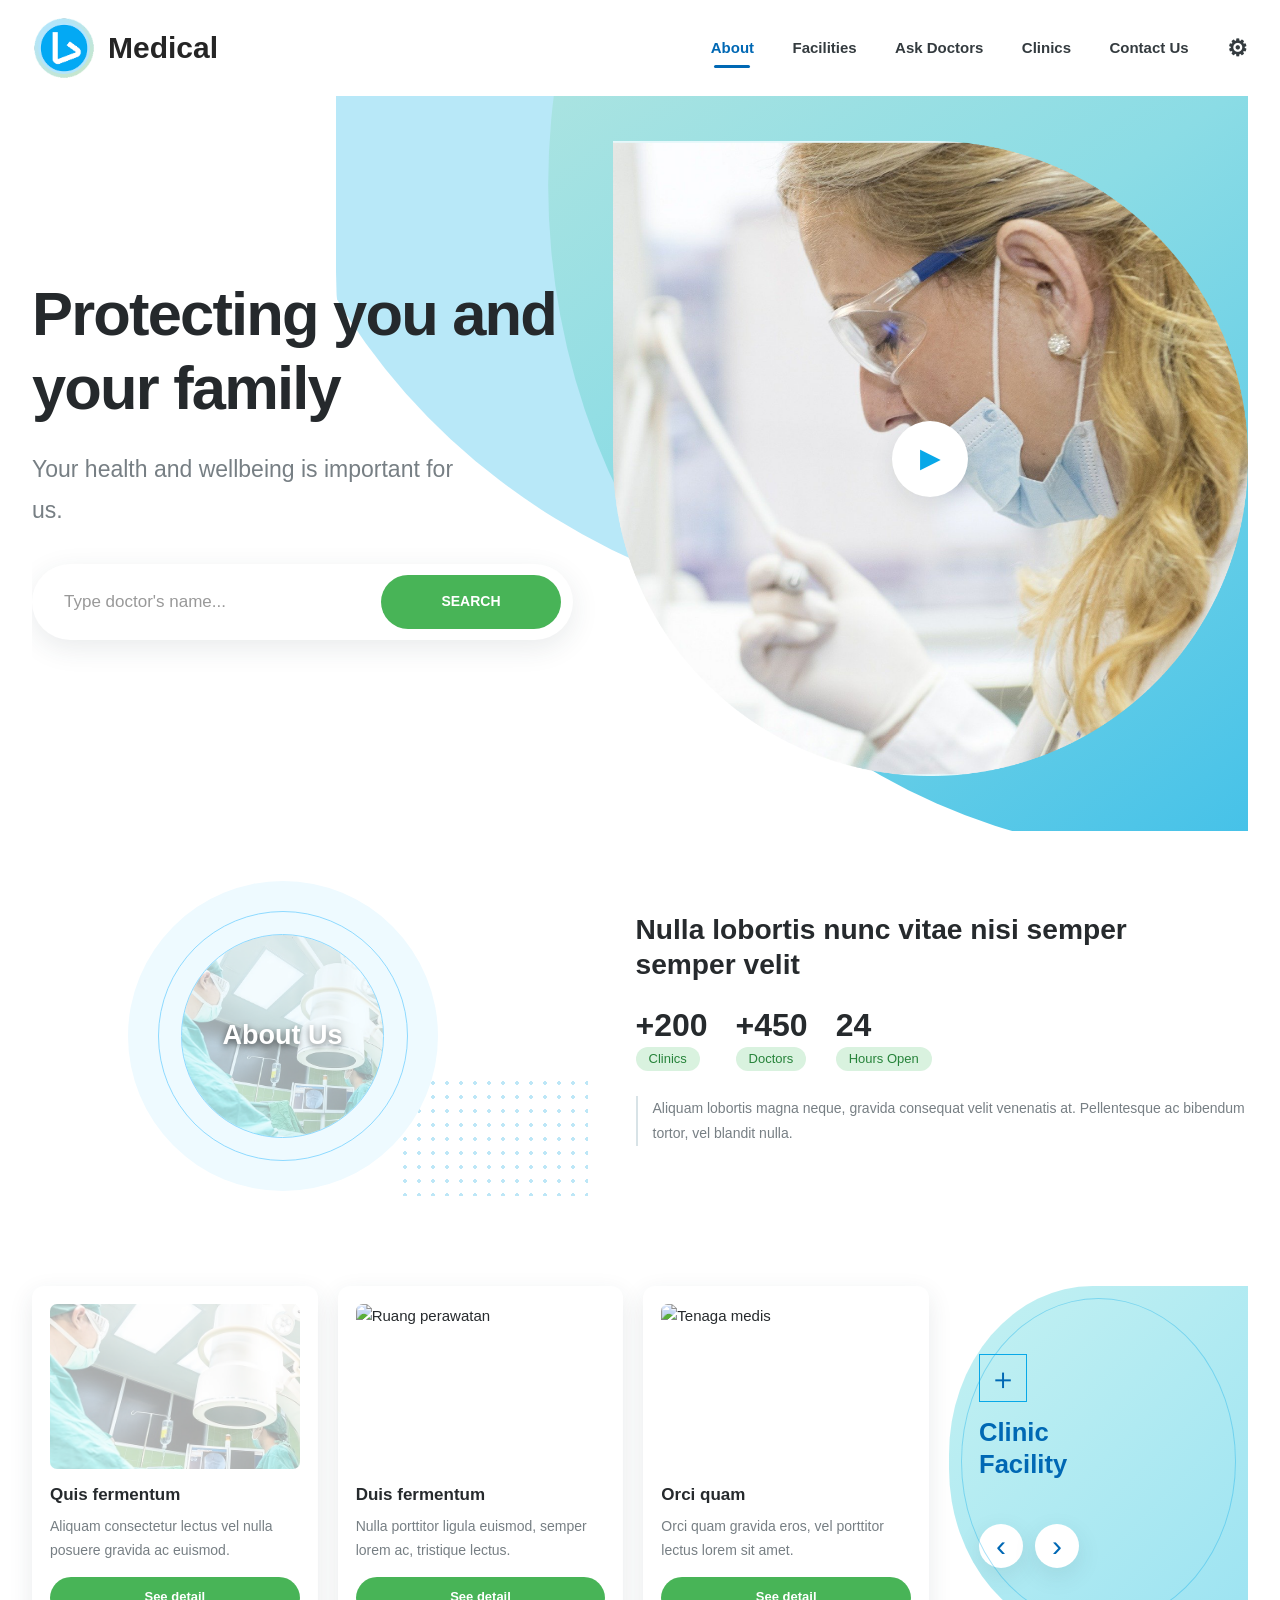
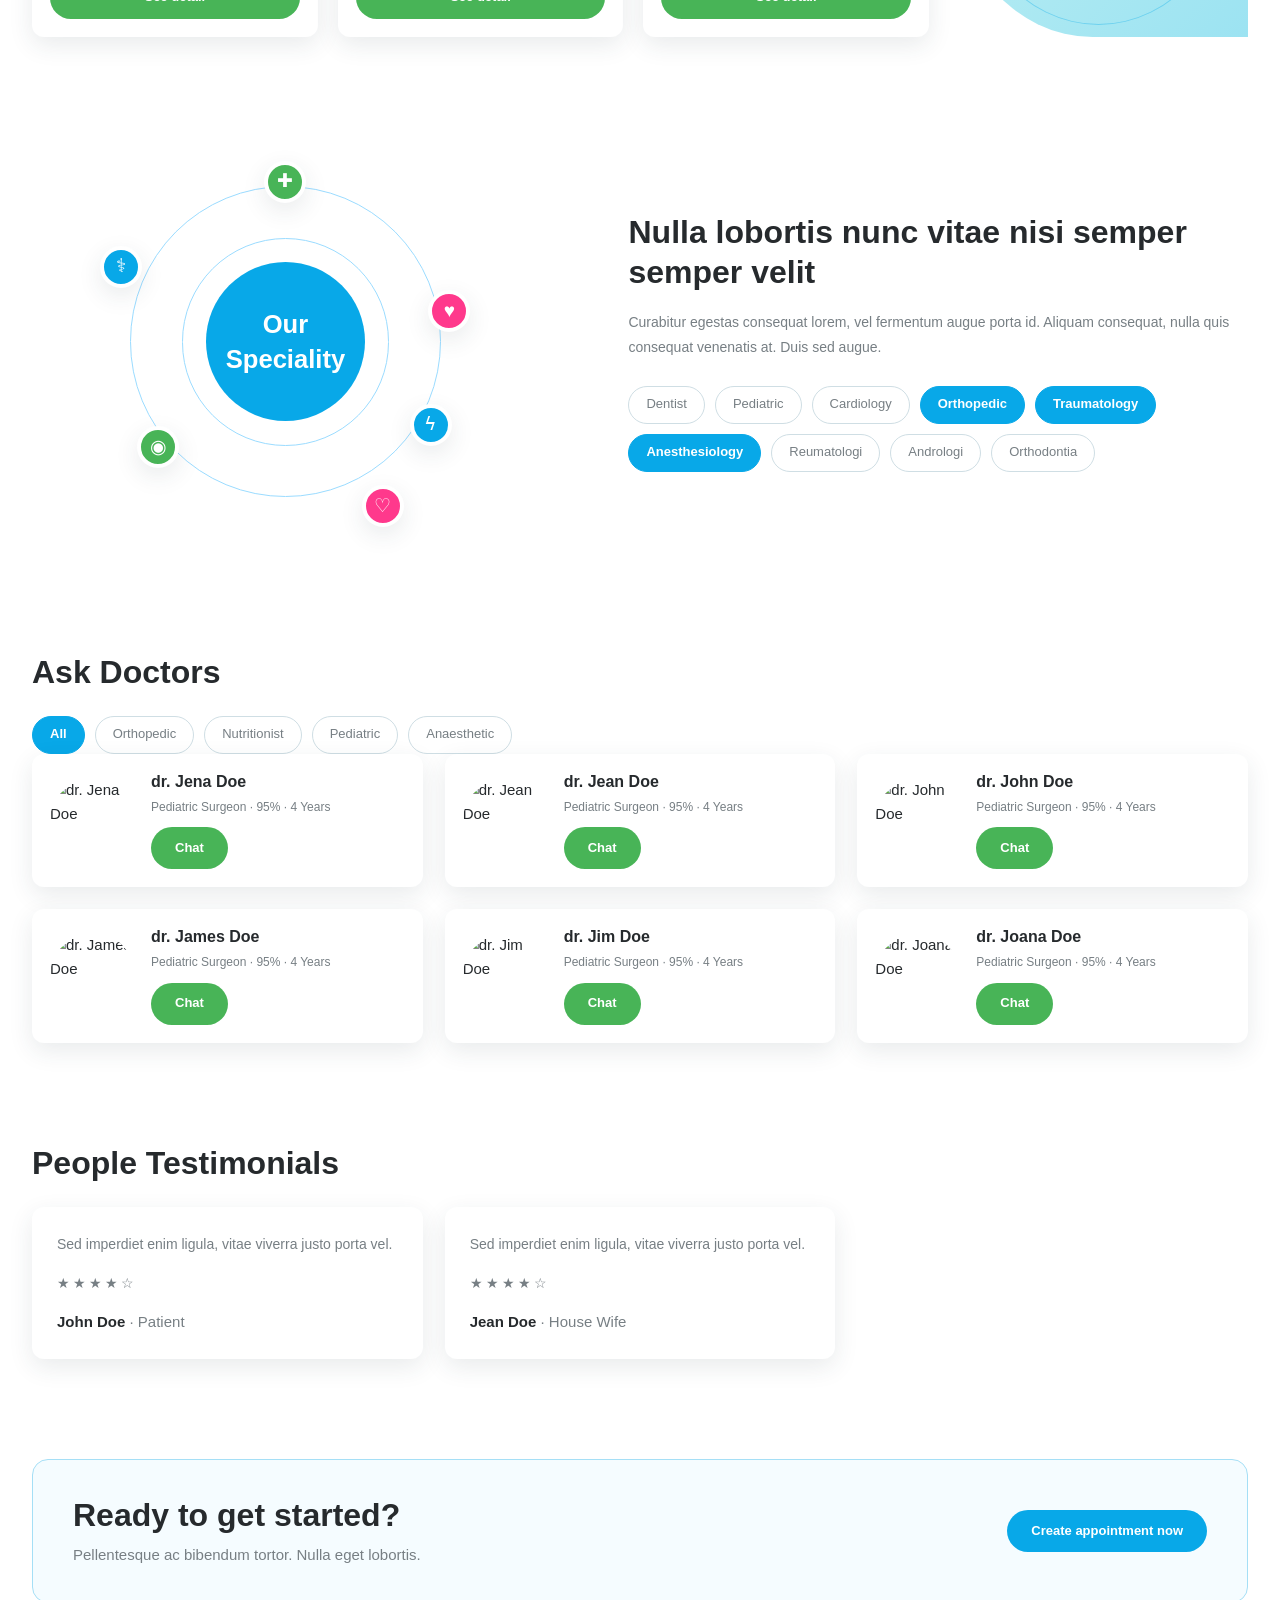
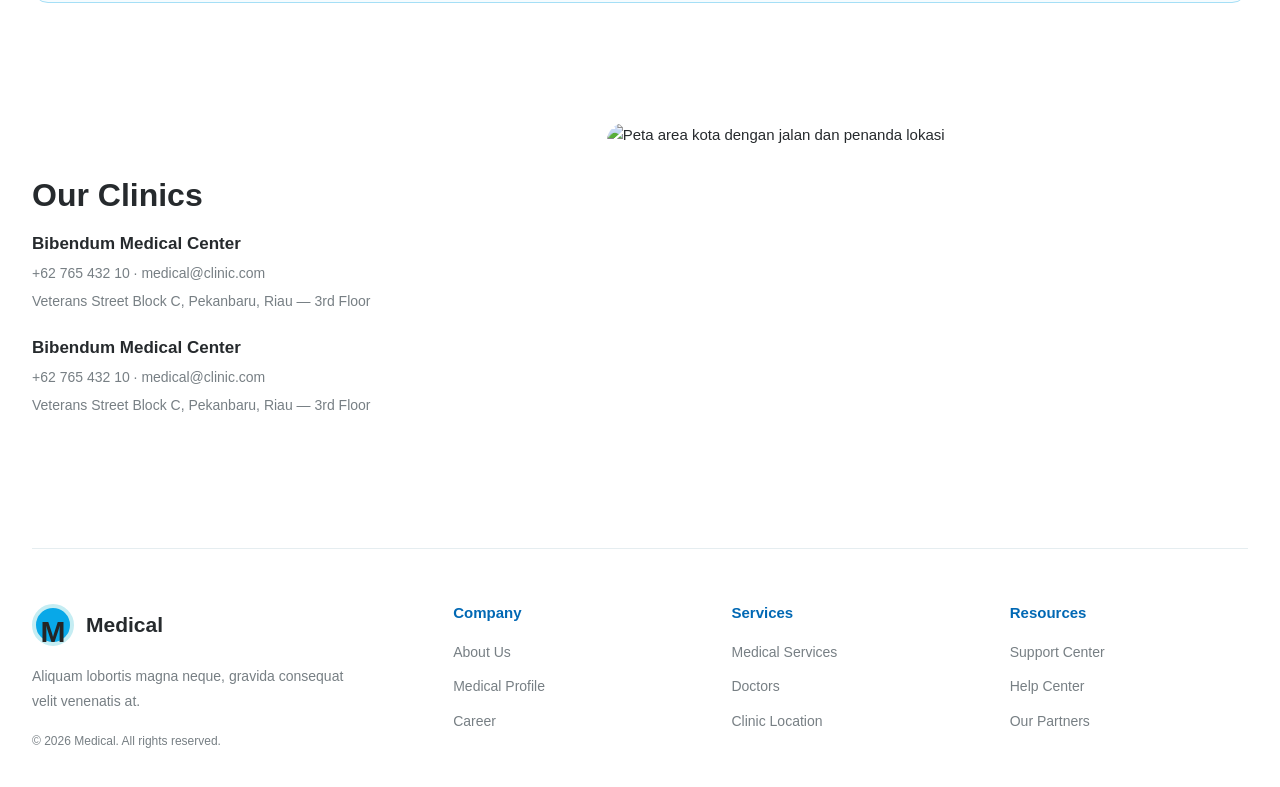
==== index.html @ 837d422a "update header" ====
<!doctype html>
<html lang="id">
  <head>
    <meta charset="UTF-8" />
    <meta name="viewport" content="width=device-width, initial-scale=1.0" />
    <meta
      name="description"
      content="Medical Light — informasi klinik, dokter, fasilitas, dan layanan kesehatan."
    />
    <title>Medical Light | Clinic & Healthcare</title>
    <link rel="stylesheet" href="style.css" />
  </head>
  <body>
    
<header class="site-header container" id="home">
      <a href="#" class="brand">
        <img src="logo-medical.png" alt="Medical Logo">
        <span>Medical</span>
    </a>

  <nav class="main-nav" aria-label="Navigasi utama">
    <a class="active" href="#about">About</a>
    <a href="#facilities">Facilities</a>
    <a href="#doctors">Ask Doctors</a>
    <a href="#clinics">Clinics</a>
    <a href="#contact">Contact Us</a>
    <a class="settings-link" href="#contact" aria-label="Settings">⚙</a>
  </nav>
</header>

<main>
  <section class="hero container">
    <div class="hero-content">
      <h1>Protecting you and your family</h1>
      <p>Your health and wellbeing is important for us.</p>

      <form class="search-form" action="#doctors">
        <label class="sr-only" for="doctor-search">
          Cari nama dokter
        </label>
        <input
          id="doctor-search"
          type="search"
          placeholder="Type doctor's name..."
        >
        <button type="submit">SEARCH</button>
      </form>
    </div>

    <div class="hero-image">
      <img
        class="photo"
        src="doctor-563429_1920.png"
        alt="Dokter sedang melakukan pemeriksaan"
      >
      <button class="play-button" type="button" aria-label="Putar video">
        ▶
      </button>
    </div>
  </section>

      <section class="about container" id="about">
        <div class="about-visual">
          <div class="about-circle">
            <img
              src="clinic-1807543_1280.png"
              alt="Tenaga medis di ruang operasi"
            />
            <h2>About Us</h2>
          </div>
        </div>

        <div class="about-content">
          <h2>Nulla lobortis nunc vitae nisi semper semper velit</h2>

          <div class="stats">
            <div>
              <strong>+200</strong>
              <span>Clinics</span>
            </div>
            <div>
              <strong>+450</strong>
              <span>Doctors</span>
            </div>
            <div>
              <strong>24</strong>
              <span>Hours Open</span>
            </div>
          </div>

          <p class="muted">
            Aliquam lobortis magna neque, gravida consequat velit venenatis at.
            Pellentesque ac bibendum tortor, vel blandit nulla.
          </p>
        </div>
      </section>

<!-- gambar 3 foto keadaan -->
      <section class="facility-section container" id="facilities">
        <div class="facility-cards">
          <article class="card">
            <img
              src="clinic-1807543_1280.png"
              alt="Peralatan medis"
            />
            <h3>Quis fermentum</h3>
            <p class="muted">
              Aliquam consectetur lectus vel nulla posuere gravida ac euismod.
            </p>
            <a href="#clinics" class="button">See detail</a>
          </article>

          <article class="card">
            <img
              src="https://images.unsplash.com/photo-1516549655169-df83a0774514?auto=format&fit=crop&w=700&q=80"
              alt="Ruang perawatan"/>
            <h3>Duis fermentum</h3>
            <p class="muted">
              Nulla porttitor ligula euismod, semper lorem ac, tristique lectus.
            </p>
            <a href="#clinics" class="button">See detail</a>
          </article>
          <article class="card">
            <img
              src="https://images.unsplash.com/photo-1584515933487-779824d29309?auto=format&fit=crop&w=700&q=80"
              alt="Tenaga medis"
            />
            <h3>Orci quam</h3>
            <p class="muted">
              Orci quam gravida eros, vel porttitor lectus lorem sit amet.
            </p>
            <a href="#clinics" class="button">See detail</a>
          </article>
        </div>

        <aside class="facility-panel">
          <div class="facility-icon">＋</div>
          <h2>Clinic<br />Facility</h2>

          <div class="facility-arrows">
            <button type="button" aria-label="Fasilitas sebelumnya">‹</button>
            <button type="button" aria-label="Fasilitas berikutnya">›</button>
          </div>
        </aside>
      </section>

      <!-- daftar spesialisasi dokter -->
      <section class="specialty-section container" id="specialty">
        <div class="specialty-visual">
          <div class="specialty-orbit orbit-one"></div>
          <div class="specialty-orbit orbit-two"></div>

          <div class="specialty-center">Our<br />Speciality</div>

          <span class="specialty-icon icon-top">✚</span>
          <span class="specialty-icon icon-left">⚕</span>
          <span class="specialty-icon icon-right">♥</span>
          <span class="specialty-icon icon-bottom">♡</span>
          <span class="specialty-icon icon-lower-left">◉</span>
          <span class="specialty-icon icon-lower-right">ϟ</span>
        </div>

        <div class="specialty-content">
          <h2>Nulla lobortis nunc vitae nisi semper semper velit</h2>

          <p>
            Curabitur egestas consequat lorem, vel fermentum augue porta id.
            Aliquam consequat, nulla quis consequat venenatis at. Duis sed
            augue.
          </p>

          <div class="tags">
            <a href="#doctors">Dentist</a>
            <a href="#doctors">Pediatric</a>
            <a href="#doctors">Cardiology</a>
            <a class="selected" href="#doctors">Orthopedic</a>
            <a class="selected" href="#doctors">Traumatology</a>
            <a class="selected" href="#doctors">Anesthesiology</a>
            <a href="#doctors">Reumatologi</a>
            <a href="#doctors">Andrologi</a>
            <a href="#doctors">Orthodontia</a>
          </div>
        </div>
      </section>

      <!-- dokter -->
      <section class="container" id="doctors">
        <h2>Ask Doctors</h2>
        <div class="tags">
          <a class="selected" href="#doctors">All</a>
          <a href="#doctors">Orthopedic</a>
          <a href="#doctors">Nutritionist</a>
          <a href="#doctors">Pediatric</a>
          <a href="#doctors">Anaesthetic</a>
        </div>

        <div class="grid doctor-grid">
          <article class="card doctor-card">
            <img
              src="https://images.unsplash.com/photo-1559839734-2b71ea197ec2?auto=format&fit=crop&w=180&q=80"
              alt="dr. Jena Doe"
            />
            <div>
              <h3>dr. Jena Doe</h3>
              <p class="muted">Pediatric Surgeon · 95% · 4 Years</p>
              <a href="#contact" class="button">Chat</a>
            </div>
          </article>
          <article class="card doctor-card">
            <img
              src="https://images.unsplash.com/photo-1594824476967-48c8b964273f?auto=format&fit=crop&w=180&q=80"
              alt="dr. Jean Doe"
            />
            <div>
              <h3>dr. Jean Doe</h3>
              <p class="muted">Pediatric Surgeon · 95% · 4 Years</p>
              <a href="#contact" class="button">Chat</a>
            </div>
          </article>
          <article class="card doctor-card">
            <img
              src="https://images.unsplash.com/photo-1612349317150-e413f6a5b16d?auto=format&fit=crop&w=180&q=80"
              alt="dr. John Doe"
            />
            <div>
              <h3>dr. John Doe</h3>
              <p class="muted">Pediatric Surgeon · 95% · 4 Years</p>
              <a href="#contact" class="button">Chat</a>
            </div>
          </article>
          <article class="card doctor-card">
            <img
              src="https://images.unsplash.com/photo-1622253692010-333f2da6031d?auto=format&fit=crop&w=180&q=80"
              alt="dr. James Doe"
            />
            <div>
              <h3>dr. James Doe</h3>
              <p class="muted">Pediatric Surgeon · 95% · 4 Years</p>
              <a href="#contact" class="button">Chat</a>
            </div>
          </article>
          <article class="card doctor-card">
            <img
              src="https://images.unsplash.com/photo-1622902046580-2b47f47f5471?auto=format&fit=crop&w=180&q=80"
              alt="dr. Jim Doe"
            />
            <div>
              <h3>dr. Jim Doe</h3>
              <p class="muted">Pediatric Surgeon · 95% · 4 Years</p>
              <a href="#contact" class="button">Chat</a>
            </div>
          </article>
          <article class="card doctor-card">
            <img
              src="https://images.unsplash.com/photo-1591604021695-0c69b7c05981?auto=format&fit=crop&w=180&q=80"
              alt="dr. Joana Doe"
            />
            <div>
              <h3>dr. Joana Doe</h3>
              <p class="muted">Pediatric Surgeon · 95% · 4 Years</p>
              <a href="#contact" class="button">Chat</a>
            </div>
          </article>
        </div>
      </section>

      <!-- testimoni -->
      <section class="container">
        <h2>People Testimonials</h2>
        <div class="grid">
          <article class="card">
            <p>Sed imperdiet enim ligula, vitae viverra justo porta vel.</p>
            <p class="stars" aria-label="4 dari 5 bintang">★★★★☆</p>
            <strong>John Doe</strong> <span class="muted">· Patient</span>
          </article>
          <article class="card">
            <p>Sed imperdiet enim ligula, vitae viverra justo porta vel.</p>
            <p class="stars" aria-label="4 dari 5 bintang">★★★★☆</p>
            <strong>Jean Doe</strong> <span class="muted">· House Wife</span>
          </article>
        </div>
      </section>

      <section class="container">
        <div class="cta">
          <div>
            <h2>Ready to get started?</h2>
            <p class="muted">
              Pellentesque ac bibendum tortor. Nulla eget lobortis.
            </p>
          </div>
          <a href="#contact" class="button">Create appointment now</a>
        </div>
      </section>

      <!-- alamat -->
      <section class="clinics container" id="clinics">
        <div>
          <h2>Our Clinics</h2>
          <article>
            <h3>Bibendum Medical Center</h3>
            <p class="muted">+62 765 432 10 · medical@clinic.com</p>
            <p class="muted">
              Veterans Street Block C, Pekanbaru, Riau — 3rd Floor
            </p>
          </article>
          <article>
            <h3>Bibendum Medical Center</h3>
            <p class="muted">+62 765 432 10 · medical@clinic.com</p>
            <p class="muted">
              Veterans Street Block C, Pekanbaru, Riau — 3rd Floor
            </p>
          </article>
        </div>
        <img
          class="photo"
          src="https://images.unsplash.com/photo-1569336415962-a4bd9f69c07b?auto=format&fit=crop&w=1200&q=85"
          alt="Peta area kota dengan jalan dan penanda lokasi"
        />
      </section>
    </main>
    </main>

    <!-- footer -->
    <footer class="site-footer container" id="contact">
      <div>
        <a class="brand" href="#home"
          ><span class="brand-mark">M</span> Medical</a
        >
        <p class="muted">
          Aliquam lobortis magna neque, gravida consequat velit venenatis at.
        </p>
        <small class="muted">© 2026 Medical. All rights reserved.</small>
      </div>
      <div>
        <h3>Company</h3>
        <a href="#about">About Us</a>
        <a href="#doctors">Medical Profile</a>
        <a href="#contact">Career</a>
      </div>
      <div>
        <h3>Services</h3>
        <a href="#facilities">Medical Services</a>
        <a href="#doctors">Doctors</a>
        <a href="#clinics">Clinic Location</a>
      </div>
      <div>
        <h3>Resources</h3>
        <a href="#contact">Support Center</a>
        <a href="#contact">Help Center</a>
        <a href="#contact">Our Partners</a>
      </div>
    </footer>
  </body>
</html>
---- style.css ----
/*1. RESET DAN PENGATURAN DASAR */

:root {
  --blue: #08a8e8;
  --blue-dark: #0068b4;
  --blue-light: #b9eafa;
  --pale: #eefaff;
  --green: #48b457;
  --green-light: #d9f2df;
  --ink: #262a2d;
  --muted: #777f84;
  --white: #ffffff;
  --shadow: 0 8px 24px rgba(38, 55, 65, 0.1);
}

* {
  box-sizing: border-box;
}

html {
  scroll-behavior: smooth;
  scroll-padding-top: 30px;
}

body {
  margin: 0;
  overflow-x: hidden;
  background: var(--white);
  color: var(--ink);
  font-family: Arial, Helvetica, sans-serif;
  font-size: 15px;
  line-height: 1.6;
}

img {
  display: block;
  max-width: 100%;
}
a {
  color: inherit;
  text-decoration: none;
}
button,
input {
  font: inherit;
}
button,
a {
  -webkit-tap-highlight-color: transparent;
}

h1,
h2,
h3,
p {
  margin-top: 0;
}

h1,
h2,
h3 {
  line-height: 1.25;
}

h2 {
  font-size: clamp(24px, 2.5vw, 32px);
  margin-bottom: 18px;
}

h3 {
  font-size: 17px;
  margin-bottom: 10px;
}

p {
  margin-bottom: 14px;
}

.container {
  width: min(1280px, calc(100% - 64px));
  margin-inline: auto;
}

.muted {
  color: var(--muted);
}

.sr-only {
  position: absolute;
  width: 1px;
  height: 1px;
  padding: 0;
  margin: -1px;
  overflow: hidden;
  clip: rect(0, 0, 0, 0);
  white-space: nowrap;
  border: 0;
}

/* 2. HEADER DAN NAVIGASI*/

.site-header {
  position: relative;
  z-index: 10;
  display: flex;
  align-items: center;
  justify-content: space-between;
  gap: 30px;
  min-height: 88px;
  padding-block: 16px;
  background: var(--white);
}

.brand {
  display: inline-flex;
  align-items: center;
  gap: 12px;
  flex-shrink: 0;
  font-size: 25px;
  font-weight: 700;
  text-decoration: none;
}

.brand img {
  width: 64px;
  height: 64px;
  object-fit: contain;
}

.brand span {
  font-size: 30px;
  font-weight: 600;
  color: #252525;
}

.brand-mark {
  display: grid;
  place-items: center;
  width: 54px;
  height: 54px;
  flex-shrink: 0;
  border: 6px solid #c5edf3;
  border-radius: 50%;
  background: var(--blue);
  color: var(--white);
}

.brand-play {
  display: block;
  margin-left: 3px;
  font-size: 27px;
  line-height: 1;
}

.main-nav {
  display: flex;
  align-items: center;
  justify-content: flex-end;
  gap: clamp(18px, 3vw, 42px);
}

.main-nav a {
  position: relative;
  display: inline-block;
  padding-block: 8px;
  color: #343b3f;
  font-size: 15px;
  font-weight: 600;
  white-space: nowrap;
  transition: color 0.2s ease;
}

.main-nav a:hover,
.main-nav a.active {
  color: var(--blue-dark);
}

.main-nav a.active::after {
  position: absolute;
  right: 0;
  bottom: 0;
  left: 0;
  width: 36px;
  height: 3px;
  margin-inline: auto;
  border-radius: 5px;
  background: var(--blue-dark);
  content: "";
}

.main-nav .settings-link {
  font-size: 23px;
}

/*3. HERO / BAGIAN HEADER UTAMA*/
.hero {
  position: relative;
  display: grid;
  grid-template-columns: minmax(0, 0.92fr) minmax(0, 1.08fr);
  align-items: center;
  gap: 40px;
  min-height: 610px;
  padding-top: 35px;
  padding-bottom: 80px;
  isolation: isolate;
  overflow: clip;
}

.hero-content {
  position: relative;
  z-index: 2;
  min-width: 0;
  padding-block: 20px;
}

.hero-content h1 {
  max-width: 540px;
  margin-bottom: 24px;
  color: #25292c;
  font-size: clamp(42px, 4.8vw, 68px);
  font-weight: 700;
  line-height: 1.2;
  letter-spacing: -1.8px;
}

.hero-content p {
  max-width: 430px;
  margin-bottom: 32px;
  color: var(--muted);
  font-size: clamp(17px, 1.8vw, 23px);
  line-height: 1.8;
}

.hero-image {
  position: relative;
  z-index: 1;
  isolation: isolate;
}

/*HERO BACKGROUND - DEKORASI DI BELAKANG FOTO */
/* Lapisan biru muda yang melengkung dari atas */
.hero::before {
  content: "";
  position: absolute;
  z-index: -1;
  top: -290px;
  right: -3%;
  width: 78%;
  height: 930px;
  background: #b8e8f8;
  border-radius: 0 0 50% 50%;
  clip-path: ellipse(72% 68% at 63% 20%);
  pointer-events: none;
}

/* Lapisan gradasi biru kehijauan di sisi kanan */
.hero::after {
  content: "";
  position: absolute;
  z-index: -1;
  top: -220px;
  right: -8%;
  width: 69%;
  height: 1030px;
  background: linear-gradient(145deg, #b9e7df 0%, #8bdce5 45%, #39bde9 100%);
  clip-path: ellipse(75% 65% at 80% 30%);
  pointer-events: none;
}

/* Foto tetap berada di atas dekorasi */
.hero-image {
  position: relative;
  z-index: 1;
  isolation: isolate;
}

@media (min-width: 701px) and (max-width: 1000px) {
  .hero::before {
    top: -200px;
    right: -10%;
    width: 85%;
    height: 780px;
  }

  .hero::after {
    top: -160px;
    right: -15%;
    width: 78%;
    height: 850px;
  }
}

@media (max-width: 700px) {
  .hero::before {
    top: -50px;
    right: -35%;
    width: 120%;
    height: 470px;
  }

  .hero::after {
    top: -20px;
    right: -45%;
    width: 120%;
    height: 500px;
  }
}

/* Foto dokter */
.hero-image .photo {
  width: 100%;
  height: 100%;
  object-fit: cover;
  object-position: center;
  border-radius: 0 42% 42% 0;
}

/* Tombol play */
.play-button {
  position: absolute;
  top: 50%;
  left: 50%;
  display: grid;
  place-items: center;
  width: 76px;
  height: 76px;
  padding: 0;
  transform: translate(-50%, -50%);
  border: 0;
  border-radius: 50%;
  background: var(--white);
  color: var(--blue);
  font-size: 27px;
  box-shadow: var(--shadow);
  cursor: pointer;
}

/* Form pencarian dokter */
.search-form {
  display: flex;
  align-items: center;
  gap: 12px;
  width: min(100%, 560px);
  min-height: 76px;
  padding: 10px 12px 10px 32px;
  border-radius: 50px;
  background: var(--white);
  box-shadow: 0 8px 28px rgba(38, 55, 65, 0.1);
}

.search-form input {
  flex: 1;
  width: 0;
  min-width: 0;
  padding: 10px 0;
  border: 0;
  outline: 0;
  background: transparent;
  color: var(--ink);
  font-size: 17px;
}

.search-form input::placeholder {
  color: #999;
}
.search-form button {
  flex: 0 0 180px;
  min-height: 54px;
  border: 0;
  border-radius: 50px;
  background: var(--green);
  color: var(--white);
  font-size: 14px;
  font-weight: 700;
  cursor: pointer;
  transition: background 0.2s ease;
}

.search-form button:hover,
.button:hover {
  background: #329b43;
}

/* 4. ABOUT US*/
.about {
  position: relative;
  display: grid;
  grid-template-columns: minmax(0, 0.9fr) minmax(0, 1.1fr);
  align-items: center;
  gap: clamp(40px, 8vw, 110px);
  min-height: 430px;
  padding-top: 55px;
  padding-bottom: 75px;
}

.about-visual {
  position: relative;
  display: flex;
  align-items: center;
  justify-content: center;
  min-width: 0;
}

/* Lingkaran besar di belakang foto About Us */
.about-visual::before {
  position: absolute;
  z-index: -1;
  width: 310px;
  aspect-ratio: 1;
  border-radius: 50%;
  background: var(--pale);
  content: "";
}

/* Titik-titik dekorasi */
.about-visual::after {
  position: absolute;
  z-index: -2;
  right: -55px;
  bottom: -35px;
  width: 190px;
  height: 120px;
  background-image: radial-gradient(#bde7f7 1.8px, transparent 1.8px);
  background-size: 14px 14px;
  content: "";
}

.about-circle {
  position: relative;
  display: grid;
  place-items: center;
  width: 250px;
  aspect-ratio: 1;
  border: 1px solid #8edaff;
  border-radius: 50%;
  background: transparent;
}

.about-circle img {
  width: 82%;
  height: 82%;
  object-fit: cover;
  border: 1px solid #8edaff;
  border-radius: 50%;
}

.about-circle h2 {
  position: absolute;
  margin: 0;
  color: var(--white);
  font-size: 27px;
  text-align: center;
  text-shadow: 0 2px 6px rgba(0, 0, 0, 0.55);
}

.about-content {
  min-width: 0;
}

.about-content h2 {
  max-width: 560px;
  margin-bottom: 24px;
  font-size: clamp(23px, 2.2vw, 32px);
}

.stats {
  display: flex;
  flex-wrap: wrap;
  align-items: flex-start;
  gap: 20px 28px;
  margin-bottom: 25px;
}

.stats > div {
  display: flex;
  flex-direction: column;
  align-items: flex-start;
  gap: 3px;
}

.stats strong {
  font-size: clamp(25px, 2.5vw, 34px);
  line-height: 1.2;
}

.stats span {
  padding: 2px 13px;
  border-radius: 30px;
  background: var(--green-light);
  color: #26833a;
  font-size: 13px;
  line-height: 1.5;
}

.about-content > p {
  padding-left: 15px;
  border-left: 2px solid #d8e3e7;
  font-size: 14px;
  line-height: 1.8;
}

/* 5. TOMBOL UMUM DAN KARTU*/
.button {
  display: inline-flex;
  align-items: center;
  justify-content: center;
  min-height: 42px;
  padding: 10px 24px;
  border: 0;
  border-radius: 50px;
  background: var(--green);
  color: var(--white);
  font-size: 13px;
  font-weight: 700;
  transition: background 0.2s ease;
}

.card {
  min-width: 0;
  padding: 18px;
  border-radius: 12px;
  background: var(--white);
  box-shadow: var(--shadow);
}

.card > img {
  width: 100%;
  height: 170px;
  margin-bottom: 15px;
  border-radius: 7px;
  object-fit: cover;
}

.card h3 {
  margin-bottom: 10px;
}

.card p {
  margin-bottom: 14px;
  color: var(--muted);
  font-size: 14px;
  line-height: 1.7;
}

/* 6. CLINIC FACILITY */
.facility-section {
  display: grid;
  grid-template-columns: minmax(0, 3fr) minmax(210px, 1fr);
  align-items: stretch;
  gap: 20px;
  padding-top: 25px;
  padding-bottom: 75px;
}

.facility-cards {
  display: grid;
  grid-template-columns: repeat(3, minmax(0, 1fr));
  gap: 20px;
  min-width: 0;
}

.facility-cards .card {
  display: flex;
  flex-direction: column;
}

.facility-cards .card > img {
  height: 165px;
}

.facility-cards .card p {
  flex: 1;
}

.facility-panel {
  position: relative;
  display: flex;
  flex-direction: column;
  align-items: flex-start;
  justify-content: center;
  min-height: 330px;
  overflow: hidden;
  padding: 30px;
  border-radius: 48% 0 0 48%;
  background: linear-gradient(135deg, #c4f1f2, #9ce3f2);
}

.facility-panel::before {
  position: absolute;
  inset: 12px;
  border: 1px solid rgba(8, 168, 232, 0.35);
  border-radius: 50%;
  content: "";
  pointer-events: none;
}

.facility-icon {
  display: grid;
  place-items: center;
  width: 48px;
  height: 48px;
  margin-bottom: 15px;
  border: 1px solid var(--blue);
  color: var(--blue-dark);
  font-size: 30px;
}

.facility-panel h2 {
  position: relative;
  z-index: 1;
  color: var(--blue-dark);
  font-size: clamp(23px, 2vw, 30px);
}

.facility-arrows {
  display: flex;
  gap: 12px;
  margin-top: 25px;
}

.facility-arrows button {
  display: grid;
  place-items: center;
  width: 44px;
  height: 44px;
  border: 0;
  border-radius: 50%;
  background: var(--white);
  color: var(--blue-dark);
  font-size: 30px;
  line-height: 1;
  box-shadow: var(--shadow);
  cursor: pointer;
}

/* OUR SPECIALITY*/
.specialty-section {
  display: grid;
  grid-template-columns: minmax(0, 0.9fr) minmax(0, 1.1fr);
  align-items: center;
  gap: clamp(35px, 7vw, 90px);
  padding-top: 45px;
  padding-bottom: 80px;
}

.specialty-visual {
  position: relative;
  display: grid;
  place-items: center;
  width: min(100%, 370px);
  aspect-ratio: 1;
  margin-inline: auto;
}

.specialty-orbit {
  position: absolute;
  border: 1px solid #9bdcff;
  border-radius: 50%;
}

.orbit-one {
  inset: 8%;
}

.orbit-two {
  inset: 22%;
}

.specialty-center {
  display: grid;
  place-items: center;
  width: 43%;
  aspect-ratio: 1;
  border-radius: 50%;
  background: var(--blue);
  color: var(--white);
  font-size: clamp(20px, 2vw, 28px);
  font-weight: 700;
  line-height: 1.35;
  text-align: center;
}

.specialty-icon {
  position: absolute;
  display: grid;
  place-items: center;
  width: 42px;
  height: 42px;
  border: 4px solid var(--white);
  border-radius: 50%;
  background: var(--green);
  color: var(--white);
  font-size: 19px;
  box-shadow: var(--shadow);
}

.icon-top {
  top: 1%;
  left: 50%;
  transform: translateX(-50%);
}

.icon-left {
  top: 24%;
  left: 0;
  background: var(--blue);
}

.icon-right {
  top: 36%;
  right: 0;
  background: #ff398c;
}

.icon-bottom {
  right: 18%;
  bottom: 0;
  background: #ff398c;
}

.icon-lower-left {
  bottom: 16%;
  left: 10%;
}

.icon-lower-right {
  right: 5%;
  bottom: 22%;
  background: var(--blue);
}

.specialty-content {
  min-width: 0;
}

.specialty-content h2 {
  margin-bottom: 18px;
}

.specialty-content > p {
  margin-bottom: 25px;
  color: var(--muted);
  font-size: 14px;
  line-height: 1.8;
}

.tags {
  display: flex;
  flex-wrap: wrap;
  align-items: center;
  gap: 10px;
}

.tags a {
  display: inline-flex;
  align-items: center;
  justify-content: center;
  min-height: 38px;
  padding: 7px 17px;
  border: 1px solid #cfdee4;
  border-radius: 30px;
  background: var(--white);
  color: var(--muted);
  font-size: 13px;
  white-space: nowrap;
  transition: all 0.2s ease;
}

.tags a:hover,
.tags a.selected {
  border-color: var(--blue);
  background: var(--blue);
  color: var(--white);
}

.tags a.selected {
  font-weight: 700;
}

/* 8. DAFTAR DOKTER*/
main
  > section.container:not(.clinics):not(.specialty-section):not(.about):not(
    .facility-section
  ) {
  padding-top: 45px;
  padding-bottom: 55px;
}

main > section.container > h2 {
  margin-bottom: 24px;
}

\#doctors > .tags {
  margin-bottom: 30px;
}

.grid {
  display: grid;
  grid-template-columns: repeat(3, minmax(0, 1fr));
  gap: 22px;
}

.doctor-grid {
  grid-template-columns: repeat(3, minmax(0, 1fr));
}

.doctor-card {
  display: flex;
  align-items: center;
  gap: 16px;
}

.doctor-card > img {
  width: 85px;
  height: 85px;
  flex-shrink: 0;
  margin: 0;
  border-radius: 50%;
  object-fit: cover;
}

.doctor-card h3 {
  margin-bottom: 5px;
  font-size: 16px;
}

.doctor-card p {
  margin-bottom: 10px;
  font-size: 12px;
}

/* 9. TESTIMONIALS*/
.stars {
  color: #ffb600;
  letter-spacing: 3px;
}

main > section.container > .grid:not(.doctor-grid) .card {
  padding: 25px;
}

main > section.container > .grid:not(.doctor-grid) .card p {
  line-height: 1.8;
}

/* 10. CALL TO ACTION*/
.cta {
  display: flex;
  align-items: center;
  justify-content: space-between;
  gap: 25px;
  padding: 35px 40px;
  border: 1px solid #a5dff6;
  border-radius: 16px;
  background: #f5fcff;
}

.cta h2 {
  margin-bottom: 8px;
}

.cta p {
  margin-bottom: 0;
}

.cta .button {
  flex-shrink: 0;
  background: var(--blue);
}

.cta .button:hover {
  background: var(--blue-dark);
}

/*11. OUR CLINICS*/
.clinics {
  display: grid;
  grid-template-columns: minmax(0, 0.9fr) minmax(0, 1.1fr);
  align-items: center;
  gap: 50px;
  padding-top: 65px;
  padding-bottom: 75px;
}

.clinics article {
  margin-bottom: 25px;
}

.clinics article:last-child {
  margin-bottom: 0;
}

.clinics article h3 {
  margin-bottom: 8px;
}

.clinics article p {
  margin-bottom: 5px;
  font-size: 14px;
}

.clinics > img {
  width: 100%;
  height: 350px;
  border-radius: 18px;
  object-fit: cover;
}

/* 12. FOOTER*/
.site-footer {
  display: grid;
  grid-template-columns: 1.6fr 1fr 1fr 1fr;
  gap: 40px;
  padding-top: 55px;
  padding-bottom: 35px;
  border-top: 1px solid #e5edf0;
}

.site-footer .brand {
  margin-bottom: 18px;
  font-size: 21px;
}

.site-footer .brand-mark {
  width: 42px;
  height: 42px;
  border-width: 4px;
}

.site-footer h3 {
  margin-bottom: 18px;
  color: var(--blue-dark);
  font-size: 15px;
}

.site-footer a:not(.brand) {
  display: block;
  margin-bottom: 12px;
  color: var(--muted);
  font-size: 14px;
}

.site-footer a:not(.brand):hover {
  color: var(--blue-dark);
}

.site-footer p {
  max-width: 330px;
  font-size: 14px;
  line-height: 1.8;
}

.site-footer small {
  font-size: 12px;
}

/*13. RESPONSIVE TABLET*/

@media (max-width: 1000px) {
  .container {
    width: calc(100% - 44px);
  }

  .site-header {
    gap: 20px;
  }

  .brand {
    font-size: 22px;
  }

  .brand-mark {
    width: 48px;
    height: 48px;
  }

  .main-nav {
    gap: 18px;
  }

  .main-nav a {
    font-size: 13px;
  }

  .hero {
    grid-template-columns: minmax(0, 0.9fr) minmax(0, 1.1fr);
    gap: 25px;
    min-height: 530px;
  }

  .hero-content h1 {
    font-size: clamp(36px, 4.6vw, 48px);
  }

  .hero-image {
    height: 380px;
  }

  .search-form {
    min-height: 64px;
    padding-left: 22px;
  }

  .search-form button {
    flex-basis: 130px;

    min-height: 46px;
  }

  .about {
    gap: 45px;
  }

  .about-visual::before {
    width: 260px;
  }

  .about-circle {
    width: 220px;
  }

  .facility-section {
    grid-template-columns: 1fr;
  }

  .facility-panel {
    min-height: 230px;

    border-radius: 25px;
  }

  .facility-panel::before {
    border-radius: 25px;
  }

  .doctor-grid {
    grid-template-columns: repeat(2, minmax(0, 1fr));
  }

  .specialty-section {
    gap: 35px;
  }

  .site-footer {
    gap: 25px;
  }
}

/* 14. RESPONSIVE HP*/
@media (max-width: 700px) {
  .container {
    width: calc(100% - 36px);
  }

  .site-header {
    flex-wrap: wrap;
    min-height: auto;
    padding-block: 18px;
  }

  .brand {
    font-size: 21px;
  }

  .brand-mark {
    width: 44px;
    height: 44px;
  }

  .brand-play {
    font-size: 23px;
  }

  .main-nav {
    justify-content: flex-start;
    flex-wrap: wrap;
    gap: 8px 20px;
    width: 100%;
  }

  .main-nav a {
    font-size: 12px;
  }

  .main-nav .settings-link {
    font-size: 19px;
  }

  .hero {
    grid-template-columns: 1fr;
    gap: 30px;
    min-height: auto;
    padding-top: 35px;
    padding-bottom: 70px;
    overflow: hidden;
  }

  .hero-content {
    padding-top: 10px;
  }

  .hero-content h1 {
    max-width: 500px;
    margin-bottom: 18px;
    font-size: clamp(37px, 9vw, 54px);
    letter-spacing: -1px;
  }

  .hero-content p {
    margin-bottom: 24px;
    font-size: 18px;
    line-height: 1.65;
  }

  .hero-image {
    width: 90%;
    height: clamp(260px, 70vw, 390px);
    margin-left: auto;
  }

  .play-button {
    width: 60px;
    height: 60px;
    font-size: 23px;
  }

  .search-form {
    gap: 8px;
    min-height: 60px;
    padding: 7px 8px 7px 18px;
  }

  .search-form input {
    font-size: 14px;
  }

  .search-form button {
    flex-basis: 105px;
    min-height: 44px;
    font-size: 12px;
  }

  .about {
    grid-template-columns: 1fr;
    gap: 45px;
    min-height: auto;
    padding-top: 35px;
    padding-bottom: 55px;
  }

  .about-visual {
    min-height: 260px;
  }

  .about-visual::before {
    width: 250px;
  }

  .about-visual::after {
    right: 0;
  }

  .about-circle {
    width: 220px;
  }

  .about-content h2 {
    font-size: 25px;
  }

  .stats {
    gap: 18px;
  }

  .facility-section {
    padding-bottom: 45px;
  }

  .facility-cards {
    grid-template-columns: 1fr;
  }

  .facility-cards .card > img {
    height: 210px;
  }

  .facility-panel {
    min-height: 220px;
    padding: 25px;
  }

  .specialty-section {
    grid-template-columns: 1fr;
    gap: 40px;
    padding-top: 35px;
    padding-bottom: 55px;
  }

  .specialty-visual {
    width: min(100%, 330px);
  }

  .specialty-content h2 {
    font-size: 25px;
  }

  .tags {
    gap: 8px;
  }

  .tags a {
    min-height: 34px;
    padding: 6px 13px;
    font-size: 12px;
  }

  .doctor-grid,
  .grid {
    grid-template-columns: 1fr;
  }

  .doctor-card {
    gap: 15px;
  }

  .doctor-card > img {
    width: 75px;
    height: 75px;
  }

  .cta {
    align-items: flex-start;
    flex-direction: column;
    padding: 25px;
  }

  .clinics {
    grid-template-columns: 1fr;
    gap: 30px;
    padding-top: 40px;
    padding-bottom: 50px;
  }

  .clinics > img {
    height: 260px;
  }

  .site-footer {
    grid-template-columns: repeat(2, minmax(0, 1fr));
    gap: 30px 22px;
    padding-top: 40px;
  }
}

/*15. RESPONSIVE HP KECIL*/
@media (max-width: 400px) {
  .container {
    width: calc(100% - 28px);
  }

  .main-nav {
    gap: 8px 14px;
  }

  .hero-content h1 {
    font-size: 36px;
  }

  .hero-image {
    height: 250px;
  }

  .search-form {
    padding-left: 13px;
  }

  .search-form button {
    flex-basis: 85px;
  }

  .about-circle {
    width: 195px;
  }

  .about-visual::before {
    width: 225px;
  }

  .stats {
    gap: 14px;
  }

  .stats strong {
    font-size: 25px;
  }

  .site-footer {
    grid-template-columns: 1fr;
  }
}
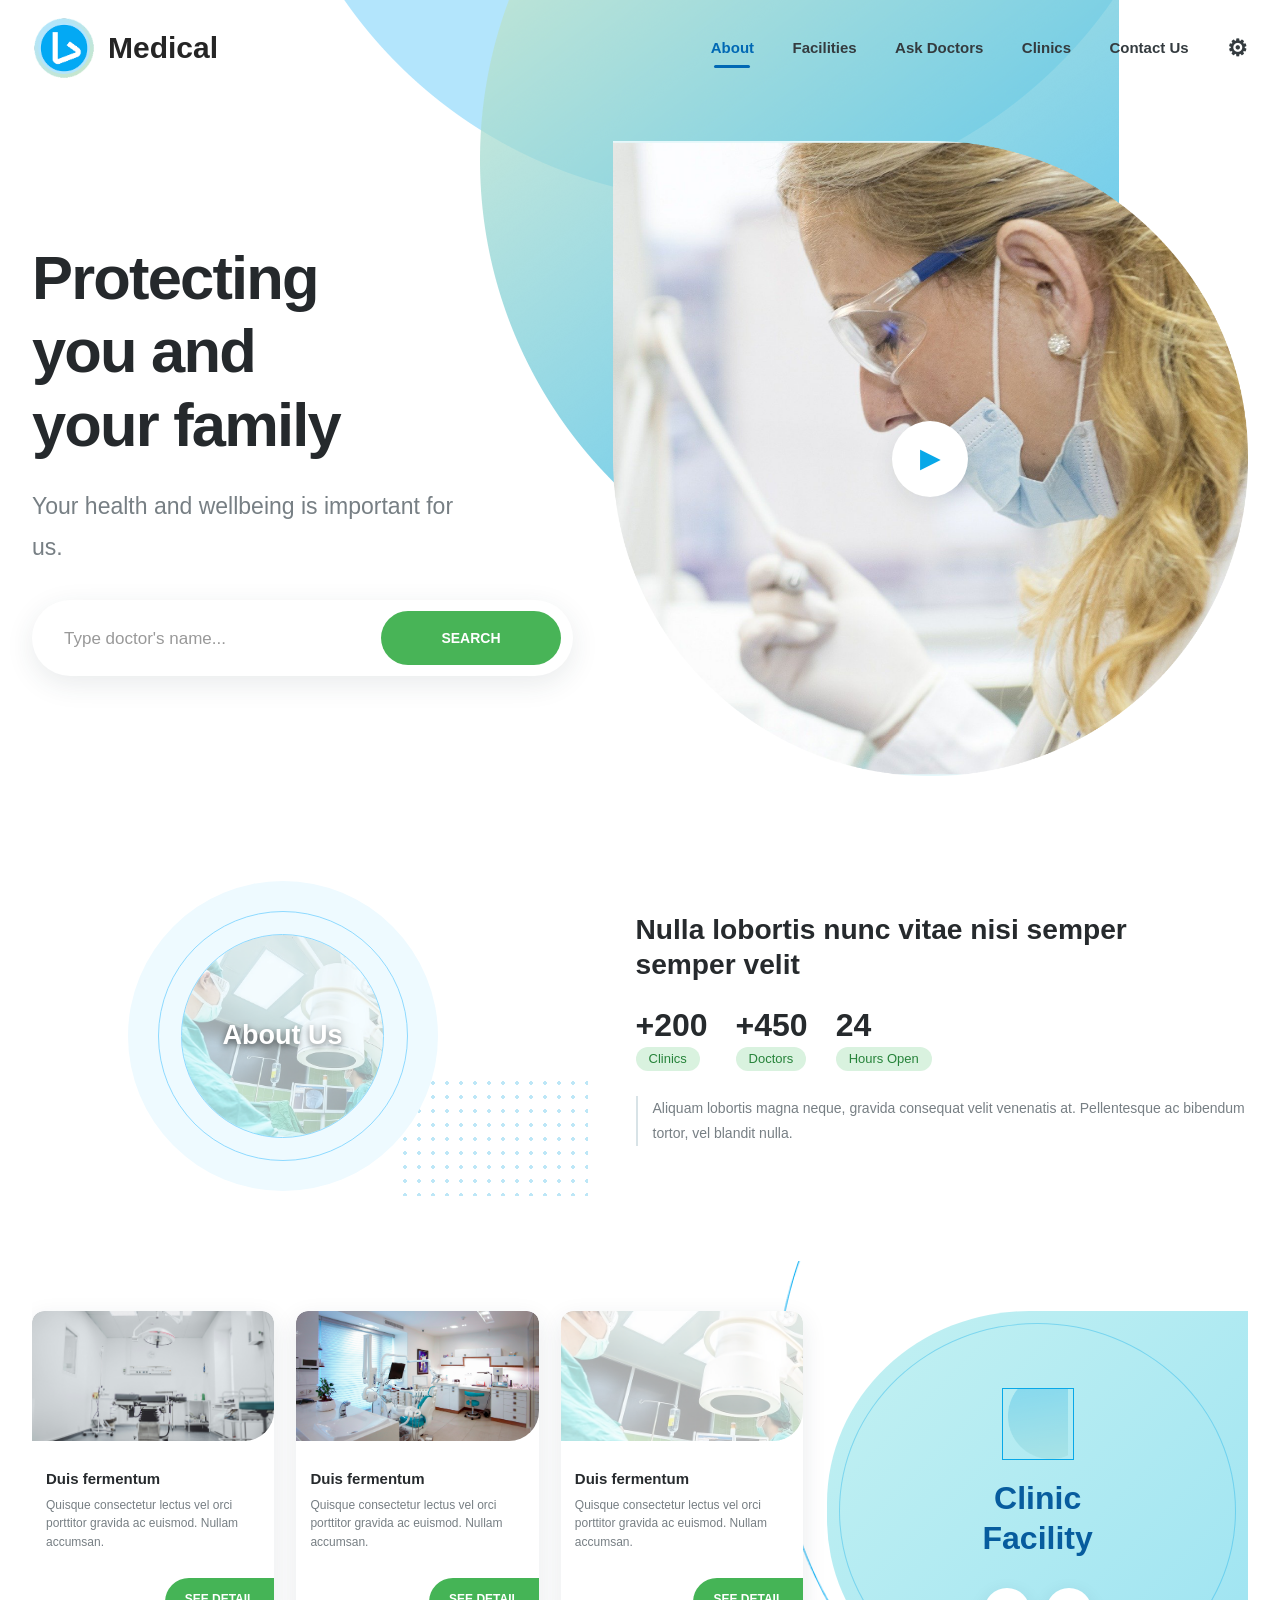
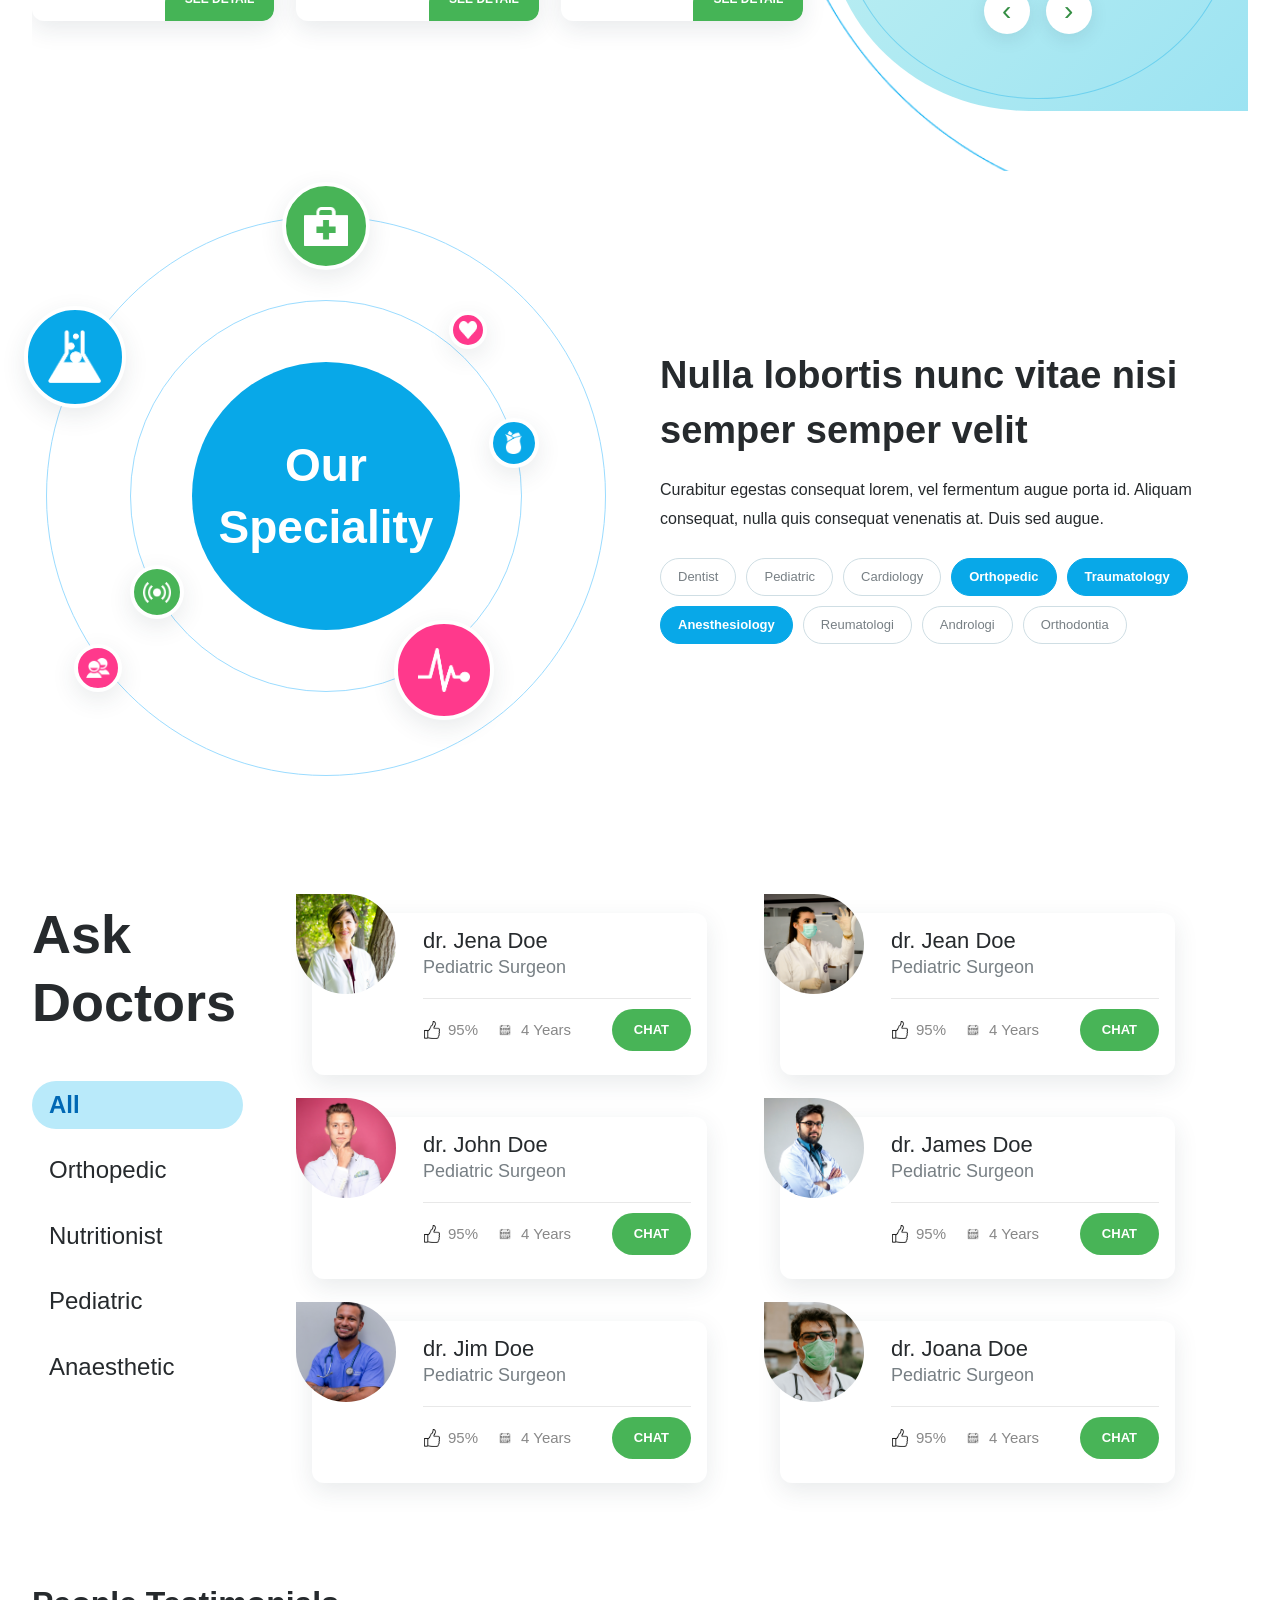
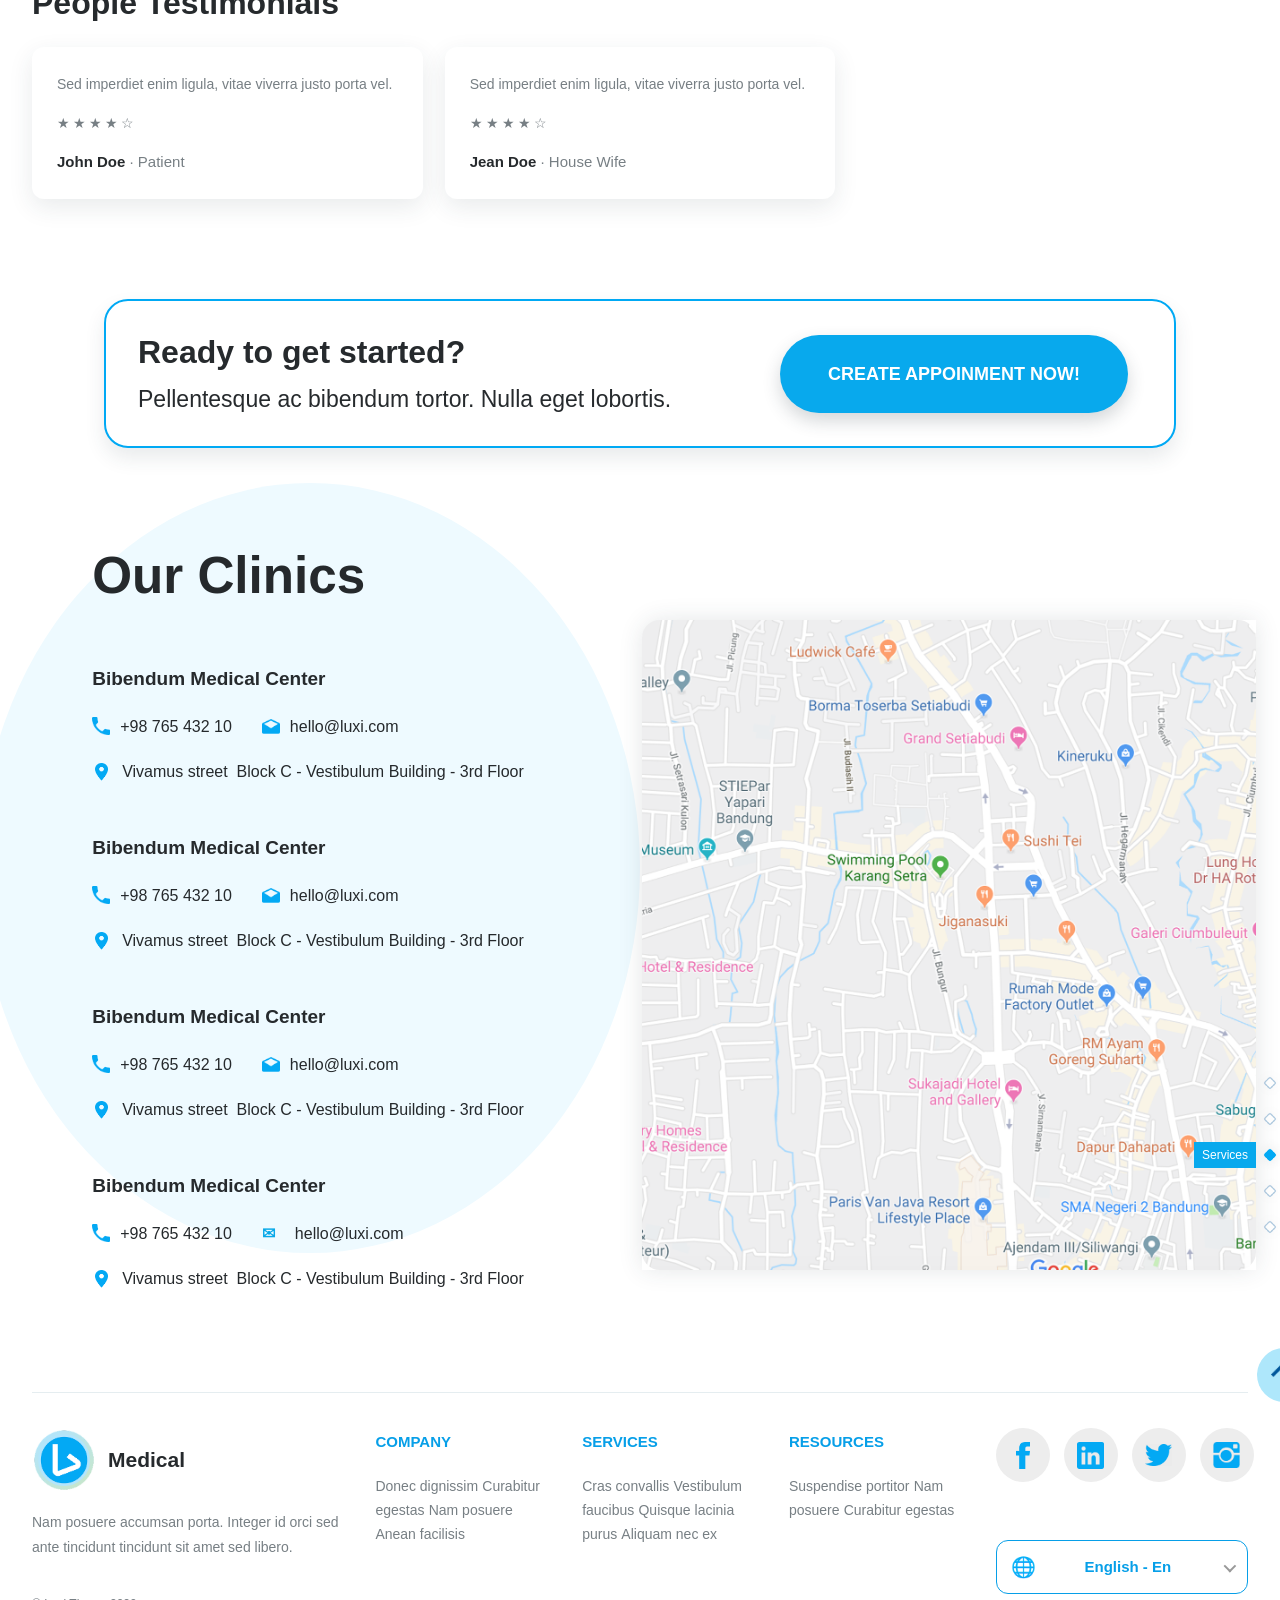
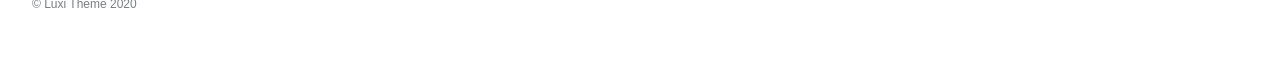
==== commit da245116: "update ask dokter" ====
--- a/index.html
+++ b/index.html
@@ -30,6 +30,11 @@
 
 <main>
   <section class="hero container">
+    <div class="hero-background">
+      <img src="oval-header.png" class="oval oval-main" alt="">
+      <img src="oval-header-samping.png" class="oval oval-side" alt="">
+    </div>
+
     <div class="hero-content">
       <h1>Protecting you and your family</h1>
       <p>Your health and wellbeing is important for us.</p>
@@ -95,54 +100,69 @@
         </div>
       </section>
 
-<!-- gambar 3 foto keadaan -->
-      <section class="facility-section container" id="facilities">
-        <div class="facility-cards">
-          <article class="card">
-            <img
-              src="clinic-1807543_1280.png"
-              alt="Peralatan medis"
-            />
-            <h3>Quis fermentum</h3>
-            <p class="muted">
-              Aliquam consectetur lectus vel nulla posuere gravida ac euismod.
-            </p>
-            <a href="#clinics" class="button">See detail</a>
-          </article>
-
-          <article class="card">
-            <img
-              src="https://images.unsplash.com/photo-1516549655169-df83a0774514?auto=format&fit=crop&w=700&q=80"
-              alt="Ruang perawatan"/>
-            <h3>Duis fermentum</h3>
-            <p class="muted">
-              Nulla porttitor ligula euismod, semper lorem ac, tristique lectus.
-            </p>
-            <a href="#clinics" class="button">See detail</a>
-          </article>
-          <article class="card">
-            <img
-              src="https://images.unsplash.com/photo-1584515933487-779824d29309?auto=format&fit=crop&w=700&q=80"
-              alt="Tenaga medis"
-            />
-            <h3>Orci quam</h3>
-            <p class="muted">
-              Orci quam gravida eros, vel porttitor lectus lorem sit amet.
-            </p>
-            <a href="#clinics" class="button">See detail</a>
-          </article>
-        </div>
-
-        <aside class="facility-panel">
-          <div class="facility-icon">＋</div>
-          <h2>Clinic<br />Facility</h2>
-
-          <div class="facility-arrows">
-            <button type="button" aria-label="Fasilitas sebelumnya">‹</button>
-            <button type="button" aria-label="Fasilitas berikutnya">›</button>
-          </div>
-        </aside>
-      </section>
+
+<section class="facility-section container" id="facilities">
+
+  <div class="facility-cards">
+    <article class="card">
+      <img
+        src="ruang-operasi.jpg"
+        alt="Ruang operasi rumah sakit"
+      />
+      <h3>Duis fermentum</h3>
+      <p class="muted">
+        Quisque consectetur lectus vel orci porttitor gravida ac euismod.
+        Nullam accumsan.
+      </p>
+      <a href="#clinics" class="button">SEE DETAIL</a>
+    </article>
+
+    <article class="card">
+      <img
+        src="ruangan.jpg"
+        alt="Ruang perawatan pasien"
+      />
+      <h3>Duis fermentum</h3>
+      <p class="muted">
+        Quisque consectetur lectus vel orci porttitor gravida ac euismod.
+        Nullam accumsan.
+      </p>
+      <a href="#clinics" class="button">SEE DETAIL</a>
+    </article>
+
+    <article class="card">
+      <img
+        src="clinic-1807543_1280.png"
+        alt="Fasilitas dan peralatan medis"
+      />
+      <h3>Duis fermentum</h3>
+      <p class="muted">
+        Quisque consectetur lectus vel orci porttitor gravida ac euismod.
+        Nullam accumsan.
+      </p>
+      <a href="#clinics" class="button">SEE DETAIL</a>
+    </article>
+  </div>
+
+  <aside class="facility-panel">
+    <img src="oval.png" alt="" class="facility-oval">
+
+    <img
+      src="circle-rectangle.png"
+      alt=""
+      class="facility-icon"
+    />
+
+    <h2>Clinic<br>Facility</h2>
+
+    <div class="facility-arrows">
+      <button type="button" aria-label="Fasilitas sebelumnya">‹</button>
+      <button type="button" aria-label="Fasilitas berikutnya">›</button>
+    </div>
+  </aside>
+
+</section>
+
 
       <!-- daftar spesialisasi dokter -->
       <section class="specialty-section container" id="specialty">
@@ -152,12 +172,13 @@
 
           <div class="specialty-center">Our<br />Speciality</div>
 
-          <span class="specialty-icon icon-top">✚</span>
-          <span class="specialty-icon icon-left">⚕</span>
-          <span class="specialty-icon icon-right">♥</span>
-          <span class="specialty-icon icon-bottom">♡</span>
-          <span class="specialty-icon icon-lower-left">◉</span>
-          <span class="specialty-icon icon-lower-right">ϟ</span>
+          <span class="specialty-icon icon-top"><img src="medkit.png" alt=""/></span>
+          <span class="specialty-icon icon-left"><img src="camera.png" alt="" /></span>
+          <span class="specialty-icon icon-right"><img src="heart.png" alt="" /></span>
+          <span class="specialty-icon icon-bottom"><img src="line.png" alt="" /></span>
+          <span class="specialty-icon icon-lower-left"><img src="android-contacts.png" alt="" /></span>
+          <span class="specialty-icon icon-wifi"><img src="wifi.png" alt="" /></span>
+          <span class="specialty-icon icon-lower-right"><img src="group.png" alt="" /></span>
         </div>
 
         <div class="specialty-content">
@@ -197,68 +218,104 @@
         <div class="grid doctor-grid">
           <article class="card doctor-card">
             <img
-              src="https://images.unsplash.com/photo-1559839734-2b71ea197ec2?auto=format&fit=crop&w=180&q=80"
+              src="dr-jena.jpg"
               alt="dr. Jena Doe"
             />
-            <div>
-              <h3>dr. Jena Doe</h3>
-              <p class="muted">Pediatric Surgeon · 95% · 4 Years</p>
-              <a href="#contact" class="button">Chat</a>
+            <div class="doctor-card-content">
+              <div class="doctor-card-heading">
+                <h3>dr. Jena Doe</h3>
+                <p class="muted">Pediatric Surgeon</p>
+              </div>
+              <div class="doctor-card-details">
+                <span class="doctor-rating"><img class="doctor-meta-icon" src="jempol.png" alt=""> 95%</span>
+                <span class="doctor-experience"><img class="doctor-meta-icon" src="tanggal.png" alt=""> 4 Years</span>
+                <a href="#contact" class="button">CHAT</a>
+              </div>
             </div>
           </article>
           <article class="card doctor-card">
             <img
-              src="https://images.unsplash.com/photo-1594824476967-48c8b964273f?auto=format&fit=crop&w=180&q=80"
+              src="dr-jean.jpg"
               alt="dr. Jean Doe"
             />
-            <div>
-              <h3>dr. Jean Doe</h3>
-              <p class="muted">Pediatric Surgeon · 95% · 4 Years</p>
-              <a href="#contact" class="button">Chat</a>
+            <div class="doctor-card-content">
+              <div class="doctor-card-heading">
+                <h3>dr. Jean Doe</h3>
+                <p class="muted">Pediatric Surgeon</p>
+              </div>
+              <div class="doctor-card-details">
+                <span class="doctor-rating"><img class="doctor-meta-icon" src="jempol.png" alt=""> 95%</span>
+                <span class="doctor-experience"><img class="doctor-meta-icon" src="tanggal.png" alt=""> 4 Years</span>
+                <a href="#contact" class="button">CHAT</a>
+              </div>
             </div>
           </article>
           <article class="card doctor-card">
             <img
-              src="https://images.unsplash.com/photo-1612349317150-e413f6a5b16d?auto=format&fit=crop&w=180&q=80"
+              src="dr-john.jpg"
               alt="dr. John Doe"
             />
-            <div>
-              <h3>dr. John Doe</h3>
-              <p class="muted">Pediatric Surgeon · 95% · 4 Years</p>
-              <a href="#contact" class="button">Chat</a>
+            <div class="doctor-card-content">
+              <div class="doctor-card-heading">
+                <h3>dr. John Doe</h3>
+                <p class="muted">Pediatric Surgeon</p>
+              </div>
+              <div class="doctor-card-details">
+                <span class="doctor-rating"><img class="doctor-meta-icon" src="jempol.png" alt=""> 95%</span>
+                <span class="doctor-experience"><img class="doctor-meta-icon" src="tanggal.png" alt=""> 4 Years</span>
+                <a href="#contact" class="button">CHAT</a>
+              </div>
             </div>
           </article>
           <article class="card doctor-card">
             <img
-              src="https://images.unsplash.com/photo-1622253692010-333f2da6031d?auto=format&fit=crop&w=180&q=80"
+              src="dr-james.jpg"
               alt="dr. James Doe"
             />
-            <div>
-              <h3>dr. James Doe</h3>
-              <p class="muted">Pediatric Surgeon · 95% · 4 Years</p>
-              <a href="#contact" class="button">Chat</a>
+            <div class="doctor-card-content">
+              <div class="doctor-card-heading">
+                <h3>dr. James Doe</h3>
+                <p class="muted">Pediatric Surgeon</p>
+              </div>
+              <div class="doctor-card-details">
+                <span class="doctor-rating"><img class="doctor-meta-icon" src="jempol.png" alt=""> 95%</span>
+                <span class="doctor-experience"><img class="doctor-meta-icon" src="tanggal.png" alt=""> 4 Years</span>
+                <a href="#contact" class="button">CHAT</a>
+              </div>
             </div>
           </article>
           <article class="card doctor-card">
             <img
-              src="https://images.unsplash.com/photo-1622902046580-2b47f47f5471?auto=format&fit=crop&w=180&q=80"
+              src="dr-jim.jpg"
               alt="dr. Jim Doe"
             />
-            <div>
-              <h3>dr. Jim Doe</h3>
-              <p class="muted">Pediatric Surgeon · 95% · 4 Years</p>
-              <a href="#contact" class="button">Chat</a>
+            <div class="doctor-card-content">
+              <div class="doctor-card-heading">
+                <h3>dr. Jim Doe</h3>
+                <p class="muted">Pediatric Surgeon</p>
+              </div>
+              <div class="doctor-card-details">
+                <span class="doctor-rating"><img class="doctor-meta-icon" src="jempol.png" alt=""> 95%</span>
+                <span class="doctor-experience"><img class="doctor-meta-icon" src="tanggal.png" alt=""> 4 Years</span>
+                <a href="#contact" class="button">CHAT</a>
+              </div>
             </div>
           </article>
           <article class="card doctor-card">
             <img
-              src="https://images.unsplash.com/photo-1591604021695-0c69b7c05981?auto=format&fit=crop&w=180&q=80"
+              src="dr-joana.jpg"
               alt="dr. Joana Doe"
             />
-            <div>
-              <h3>dr. Joana Doe</h3>
-              <p class="muted">Pediatric Surgeon · 95% · 4 Years</p>
-              <a href="#contact" class="button">Chat</a>
+            <div class="doctor-card-content">
+              <div class="doctor-card-heading">
+                <h3>dr. Joana Doe</h3>
+                <p class="muted">Pediatric Surgeon</p>
+              </div>
+              <div class="doctor-card-details">
+                <span class="doctor-rating"><img class="doctor-meta-icon" src="jempol.png" alt=""> 95%</span>
+                <span class="doctor-experience"><img class="doctor-meta-icon" src="tanggal.png" alt=""> 4 Years</span>
+                <a href="#contact" class="button">CHAT</a>
+              </div>
             </div>
           </article>
         </div>
@@ -289,67 +346,176 @@
               Pellentesque ac bibendum tortor. Nulla eget lobortis.
             </p>
           </div>
-          <a href="#contact" class="button">Create appointment now</a>
+          <a href="#contact" class="button">CREATE APPOINMENT NOW!</a>
         </div>
       </section>
 
       <!-- alamat -->
-      <section class="clinics container" id="clinics">
-        <div>
-          <h2>Our Clinics</h2>
-          <article>
-            <h3>Bibendum Medical Center</h3>
-            <p class="muted">+62 765 432 10 · medical@clinic.com</p>
-            <p class="muted">
-              Veterans Street Block C, Pekanbaru, Riau — 3rd Floor
-            </p>
-          </article>
-          <article>
-            <h3>Bibendum Medical Center</h3>
-            <p class="muted">+62 765 432 10 · medical@clinic.com</p>
-            <p class="muted">
-              Veterans Street Block C, Pekanbaru, Riau — 3rd Floor
-            </p>
-          </article>
-        </div>
-        <img
-          class="photo"
-          src="https://images.unsplash.com/photo-1569336415962-a4bd9f69c07b?auto=format&fit=crop&w=1200&q=85"
-          alt="Peta area kota dengan jalan dan penanda lokasi"
-        />
-      </section>
-    </main>
-    </main>
+<section class="clinics" id="clinics">
+  <div class="clinics-info">
+    <h2>Our Clinics</h2>
+
+    <article class="clinic-item">
+      <h3>Bibendum Medical Center</h3>
+      <div class="clinic-contact">
+        <p><img src="android-call.png" alt="" class="clinic-icon">
+    +98 765 432 10
+  </p>
+    <p><img src="android-drafts.png" alt="" class="clinic-icon">
+    hello@luxi.com
+  </p>
+      </div>
+      <p class="clinic-address">
+        <img src="android-pin.png" alt="" class="clinic-icon">Vivamus street&nbsp; Block C - Vestibulum Building - 3rd Floor
+      </p>
+    </article>
+
+  
+<article class="clinic-item">
+  <h3>Bibendum Medical Center</h3>
+  <div class="clinic-contact">
+    <p><img src="android-call.png" alt="" class="clinic-icon">
+      +98 765 432 10
+    </p>
+    <p><img src="android-drafts.png" alt="" class="clinic-icon">
+      hello@luxi.com
+    </p>
+  </div>
+  <p class="clinic-address">
+        <img src="android-pin.png" alt="" class="clinic-icon">
+    Vivamus street&nbsp; Block C - Vestibulum Building - 3rd Floor
+  </p>
+</article>
+
+<article class="clinic-item">
+  <h3>Bibendum Medical Center</h3>
+  <div class="clinic-contact">
+    <p><img src="android-call.png" alt="" class="clinic-icon">
+      +98 765 432 10
+    </p>
+    <p><img src="android-drafts.png" alt="" class="clinic-icon">
+      hello@luxi.com
+    </p>
+  </div>
+
+  <p class="clinic-address">
+        <img src="android-pin.png" alt="" class="clinic-icon">
+    Vivamus street&nbsp; Block C - Vestibulum Building - 3rd Floor
+  </p>
+</article>
+
+
+    <article class="clinic-item">
+      <h3>Bibendum Medical Center</h3>
+      <div class="clinic-contact">
+        <p><img src="android-call.png" alt="" class="clinic-icon">+98 765 432 10</p>
+        <p><span>✉</span> hello@luxi.com</p>
+      </div>
+      <p class="clinic-address">
+        <img src="android-pin.png" alt="" class="clinic-icon"> Vivamus street&nbsp; Block C - Vestibulum Building - 3rd Floor
+      </p>
+    </article>
+  </div>
+
+<div class="clinics-map">
+  <img
+    src="peta.png"
+    alt="Peta lokasi klinik"
+    class="clinics-map-image"
+  >
+ 
+<div class="map-navigation">
+  <a href="#home" class="map-nav-item" aria-label="Home">
+    <img src="rectangleks.png" alt="">
+  </a>
+
+  <a href="#about" class="map-nav-item" aria-label="About">
+    <img src="rectangleks.png" alt="">
+  </a>
+
+  <a href="#services" class="map-nav-item" aria-label="Services">
+    <img src="rectangle.png" alt="">
+  </a>
+
+  <a href="#doctors" class="map-nav-item" aria-label="Doctors">
+    <img src="rectangleks.png" alt="">
+  </a>
+
+  <a href="#contact" class="map-nav-item" aria-label="Contact">
+    <img src="rectangleks.png" alt="">
+  </a>
+</div>
+
+<a href="#home" class="back-to-top" aria-label="Kembali ke atas">
+  <img src="android-arrow-up.png" alt="">
+</a>
+
+</div>
+</section>
+
 
     <!-- footer -->
     <footer class="site-footer container" id="contact">
       <div>
-        <a class="brand" href="#home"
-          ><span class="brand-mark">M</span> Medical</a
-        >
+        
+<a class="brand" href="#home">
+  <img src="logo-medical.png" alt="" class="footer-logo">
+  Medical
+</a>
+
         <p class="muted">
-          Aliquam lobortis magna neque, gravida consequat velit venenatis at.
-        </p>
-        <small class="muted">© 2026 Medical. All rights reserved.</small>
+           Nam posuere accumsan porta. Integer id orci
+      sed ante tincidunt tincidunt sit amet sed libero.
+        <p></p><small class="muted">© Luxi Theme 2020</small></p>
       </div>
       <div>
-        <h3>Company</h3>
-        <a href="#about">About Us</a>
-        <a href="#doctors">Medical Profile</a>
-        <a href="#contact">Career</a>
+        <h3>COMPANY</h3>
+        <a href="#about">Donec dignissim</a>
+        <a href="#about">Curabitur egestas</a>
+        <a href="#about">Nam posuere</a>
+        <a href="#about">Anean facilisis</a>
       </div>
       <div>
-        <h3>Services</h3>
-        <a href="#facilities">Medical Services</a>
-        <a href="#doctors">Doctors</a>
-        <a href="#clinics">Clinic Location</a>
+        <h3>SERVICES</h3>
+        <a href="#facilities">Cras convallis</a>
+        <a href="#facilities">Vestibulum faucibus</a>
+        <a href="#facilities">Quisque lacinia purus</a>
+        <a href="#facilities">Aliquam nec ex</a>
       </div>
       <div>
-        <h3>Resources</h3>
-        <a href="#contact">Support Center</a>
-        <a href="#contact">Help Center</a>
-        <a href="#contact">Our Partners</a>
+        <h3>RESOURCES</h3>
+        <a href="#contact">Suspendise portitor</a>
+        <a href="#contact">Nam posuere</a>
+        <a href="#contact">Curabitur egestas</a>
       </div>
+      
+<!-- Social media dan pilihan bahasa -->
+<div class="footer-extra">
+  <div class="footer-socials">
+    <a href="#" aria-label="Facebook">
+      <img src="social-facebook.png" alt="">
+    </a>
+
+    <a href="#" aria-label="LinkedIn">
+      <img src="linkind.png" alt="">
+    </a>
+
+    <a href="#" aria-label="Twitter">
+      <img src="social-twitter.png" alt="">
+    </a>
+
+    <a href="#" aria-label="Instagram">
+      <img src="social-instagram.png" alt="">
+    </a>
+  </div>
+
+  <button class="footer-language" type="button">
+    <span class="language-globe">🌐</span>
+    <span>English - En</span>
+    <span class="language-arrow"></span>
+  </button>
+</div>
+
     </footer>
   </body>
 </html>
--- a/style.css
+++ b/style.css
@@ -98,7 +98,6 @@
 }
 
 /* 2. HEADER DAN NAVIGASI*/
-
 .site-header {
   position: relative;
   z-index: 10;
@@ -214,7 +213,7 @@
 }
 
 .hero-content h1 {
-  max-width: 540px;
+  max-width: 340px;
   margin-bottom: 24px;
   color: #25292c;
   font-size: clamp(42px, 4.8vw, 68px);
@@ -701,31 +700,34 @@
 }
 
 .icon-left {
-  top: 24%;
+  top: 10%;
   left: 0;
   background: var(--blue);
 }
 
 .icon-right {
-  top: 36%;
+  top: 65%;
   right: 0;
   background: #ff398c;
 }
 
+/* line pink */
 .icon-bottom {
-  right: 18%;
+  right: 9%;
   bottom: 0;
   background: #ff398c;
 }
 
+/* detak jantung bawah */
 .icon-lower-left {
-  bottom: 16%;
-  left: 10%;
-}
-
+  bottom: 17%;
+  left: 9%;
+}
+
+/* bunga biru */
 .icon-lower-right {
-  right: 5%;
-  bottom: 22%;
+  right: 12%;
+  bottom: 55%;
   background: var(--blue);
 }
 
@@ -872,51 +874,202 @@
   background: var(--blue-dark);
 }
 
-/*11. OUR CLINICS*/
+/* OUR CLINICS */
 .clinics {
+  position: relative;
   display: grid;
-  grid-template-columns: minmax(0, 0.9fr) minmax(0, 1.1fr);
+  grid-template-columns: minmax(0, 0.9fr) minmax(0, 1.05fr);
   align-items: center;
-  gap: 50px;
-  padding-top: 65px;
-  padding-bottom: 75px;
-}
-
-.clinics article {
-  margin-bottom: 25px;
-}
-
-.clinics article:last-child {
-  margin-bottom: 0;
-}
-
-.clinics article h3 {
-  margin-bottom: 8px;
-}
-
-.clinics article p {
-  margin-bottom: 5px;
-  font-size: 14px;
-}
-
-.clinics > img {
+  gap: 24px;
   width: 100%;
-  height: 350px;
-  border-radius: 18px;
-  object-fit: cover;
-}
-
-/* 12. FOOTER*/
+  max-width: 1440px;
+  margin: 0 auto;
+  padding: 44px 24px 50px 7.2%;
+  overflow: hidden;
+  isolation: isolate;
+  box-sizing: border-box;
+}
+
+/* Lengkungan biru pucat di belakang informasi klinik */
+.clinics::before {
+  content: "";
+  position: absolute;
+  z-index: -1;
+  width: 660px;
+  height: 770px;
+  left: -20px;
+  top: -20px;
+  background: #eefaff;
+  border-radius: 50%;
+  pointer-events: none;
+}
+
+.clinics-info {
+  position: relative;
+  z-index: 1;
+  min-width: 0;
+  padding-right: 4px;
+}
+
+.clinics-info > h2 {
+  margin: 0 0 60px;
+  font-size: clamp(36px, 4vw, 62px);
+  line-height: 1.15;
+  color: #25292c;
+}
+
+.clinic-item {
+  margin: 0 0 50px;
+}
+
+.clinic-item h3 {
+  margin: 0 0 20px;
+  font-size: 19px;
+  line-height: 1.4;
+  font-weight: 700;
+}
+
+.clinic-contact {
+  display: flex;
+  flex-wrap: wrap;
+  gap: 10px 30px;
+  margin-bottom: 18px;
+}
+
+.clinic-contact p,
+.clinic-address {
+  margin: 0;
+  color: #25292c;
+  font-size: 16px;
+  line-height: 1.7;
+}
+
+.clinic-contact span,
+.clinic-address span {
+  color: #08a8e8;
+  margin-right: 10px;
+  font-weight: 700;
+}
+
+.clinic-address span {
+  display: inline-block;
+  font-size: 17px;
+}
+
+.clinics-map {
+  position: relative;
+  z-index: 2;
+  min-width: 0;
+  min-height: 600px;
+  height: 80%;
+  overflow: hidden;
+  border-radius: 20px 0 0 0;
+  box-shadow: 0 0 25px rgba(38, 55, 65, 0.12);
+}
+
+.clinics-map iframe {
+  display: block;
+  width: 100%;
+  height: 100%;
+  min-height: 650px;
+  border: 0;
+}
+
+/* Tablet */
+@media (max-width: 1000px) {
+  .clinics {
+    grid-template-columns: minmax(0, 1fr) minmax(0, 1fr);
+    gap: 25px;
+    padding-left: 4%;
+  }
+
+  .clinics::before {
+    width: 55%;
+  }
+
+  .clinics-info > h2 {
+    margin-bottom: 40px;
+  }
+
+  .clinic-item {
+    margin-bottom: 35px;
+  }
+
+  .clinics-map,
+  .clinics-map iframe {
+    min-height: 580px;
+  }
+}
+
+/* HP */
+@media (max-width: 700px) {
+  .clinics {
+    grid-template-columns: 1fr;
+    gap: 15px;
+    padding: 40px 18px 0;
+  }
+
+  .clinics::before {
+    width: 100%;
+    height: 650px;
+    border-radius: 0 0 45% 0;
+  }
+
+  .clinics-info {
+    padding-bottom: 10px;
+  }
+
+  .clinics-info > h2 {
+    margin-bottom: 35px;
+    font-size: 38px;
+  }
+
+  .clinic-item {
+    margin-bottom: 30px;
+  }
+
+  .clinic-item h3 {
+    margin-bottom: 12px;
+    font-size: 17px;
+  }
+
+  .clinic-contact {
+    gap: 8px 18px;
+  }
+
+  .clinic-contact p,
+  .clinic-address {
+    font-size: 14px;
+  }
+
+  .clinics-map,
+  .clinics-map iframe {
+    min-height: 380px;
+    height: 380px;
+    border-radius: 14px 14px 0 0;
+  }
+}
+
+/* 12. FOOTER */
 .site-footer {
   display: grid;
-  grid-template-columns: 1.6fr 1fr 1fr 1fr;
-  gap: 40px;
-  padding-top: 55px;
+  grid-template-columns: 1.5fr 0.85fr 0.85fr 0.85fr 1.2fr;
+  gap: 28px;
+  align-items: start;
+  padding-top: 35px;
   padding-bottom: 35px;
   border-top: 1px solid #e5edf0;
 }
 
+.site-footer > div {
+  min-width: 0;
+}
+
+/* Logo dan deskripsi */
 .site-footer .brand {
+  display: inline-flex;
+  align-items: center;
+  gap: 12px;
   margin-bottom: 18px;
   font-size: 21px;
 }
@@ -927,31 +1080,120 @@
   border-width: 4px;
 }
 
+.site-footer p {
+  max-width: 330px;
+  margin: 0 0 30px;
+  font-size: 14px;
+  line-height: 1.8;
+}
+
+.site-footer small {
+  font-size: 12px;
+}
+
+/* Kolom navigasi */
 .site-footer h3 {
-  margin-bottom: 18px;
-  color: var(--blue-dark);
+  margin: 5px 0 22px;
+  color: #079fe8;
   font-size: 15px;
+  font-weight: 700;
 }
 
 .site-footer a:not(.brand) {
-  display: block;
-  margin-bottom: 12px;
+ 
   color: var(--muted);
   font-size: 14px;
+
 }
 
 .site-footer a:not(.brand):hover {
   color: var(--blue-dark);
 }
 
-.site-footer p {
-  max-width: 330px;
-  font-size: 14px;
-  line-height: 1.8;
-}
-
-.site-footer small {
-  font-size: 12px;
+
+/* Pilihan bahasa */
+.footer-language {
+  display: flex;
+  align-items: center;
+  justify-content: space-between;
+  gap: 10px;
+
+  width: 100%;
+  min-height: 54px;
+  padding: 0 14px;
+
+  border: 1px solid #079fe8;
+  border-radius: 12px;
+  background: #fff;
+  color: #079fe8;
+
+  font: inherit;
+  font-size: 15px;
+  font-weight: 600;
+  cursor: pointer;
+}
+
+.language-globe {
+  font-size: 22px;
+  line-height: 1;
+}
+
+.language-arrow {
+  width: 10px;
+  height: 10px;
+  border-right: 2px solid #999;
+  border-bottom: 2px solid #999;
+  transform: rotate(45deg) translateY(-3px);
+}
+
+/* Tablet */
+@media (max-width: 1000px) {
+  .site-footer {
+    grid-template-columns: repeat(3, minmax(0, 1fr));
+    gap: 28px;
+  }
+
+  .footer-brand {
+    grid-column: span 2;
+  }
+
+  .footer-extra {
+    grid-column: 1 / -1;
+    max-width: 360px;
+  }
+
+  .footer-socials {
+    justify-content: flex-start;
+    gap: 14px;
+    margin-bottom: 24px;
+  }
+}
+
+/* HP */
+@media (max-width: 600px) {
+  .site-footer {
+    grid-template-columns: repeat(2, minmax(0, 1fr));
+    gap: 28px 20px;
+    padding-top: 30px;
+  }
+
+  .footer-brand,
+  .footer-extra {
+    grid-column: 1 / -1;
+  }
+
+  .site-footer p {
+    margin-bottom: 20px;
+  }
+
+  .footer-socials {
+    gap: 14px;
+  }
+
+  .footer-socials a {
+    width: 44px;
+    height: 44px;
+  }
 }
 
 /*13. RESPONSIVE TABLET*/
@@ -1234,11 +1476,19 @@
     padding: 25px;
   }
 
+  /* OUR CLINIC */
   .clinics {
-    grid-template-columns: 1fr;
-    gap: 30px;
-    padding-top: 40px;
-    padding-bottom: 50px;
+    position: relative;
+    display: grid;
+    grid-template-columns: minmax(0, 0.9fr) minmax(0, 1.1fr);
+    align-items: stretch;
+    gap: 40px;
+    width: 100%;
+    max-width: none;
+    margin: 0;
+    padding: 65px 0 0 7.5%;
+    overflow: hidden;
+    isolation: isolate;
   }
 
   .clinics > img {
@@ -1298,3 +1548,1096 @@
     grid-template-columns: 1fr;
   }
 }
+
+/* Ikon kontak klinik dari aset project */
+.clinic-contact p {
+  display: inline-flex;
+  align-items: center;
+  gap: 10px;
+}
+
+.clinic-icon {
+  width: 18px;
+  height: 18px;
+  object-fit: contain;
+  flex-shrink: 0;
+}
+
+.clinic-address {
+  display: flex;
+  align-items: center;
+  gap: 12px;
+}
+
+
+/* FIX FINAL: SOCIAL ICONS & LANGUAGE */
+.site-footer .footer-extra {
+  width: 100%;
+  min-width: 0;
+}
+
+
+/* IKON SOSIAL - FIGMA */
+.site-footer .footer-socials {
+  display: flex;
+  align-items: center;
+  justify-content: space-between;
+  gap: 14px;
+  width: 100%;
+  margin: 0 0 58px;
+}
+
+.site-footer .footer-socials a {
+  display: flex;
+  align-items: center;
+  justify-content: center;
+  flex: 0 0 54px;
+  width: 54px;
+  height: 54px;
+  padding: 0;
+  margin: 0;
+  border: none;
+  border-radius: 50%;
+  background: #ededed;
+  box-sizing: border-box;
+  text-decoration: none;
+}
+
+.site-footer .footer-socials img {
+
+  width: 27px;
+  height: 27px;
+  margin: 0;
+  object-fit: contain;
+}
+
+
+.site-footer .footer-socials a:hover {
+  background: #e2e2e2;
+}
+
+.site-footer .footer-language {
+  display: grid;
+  grid-template-columns: 24px 1fr 12px;
+  align-items: center;
+  justify-items: center;
+  gap: 10px;
+  width: 100%;
+  min-height: 54px;
+  padding: 0 14px;
+  margin: 0;
+  border: 1px solid #079fe8;
+  border-radius: 12px;
+  background: #fff;
+  color: #079fe8;
+  box-sizing: border-box;
+}
+
+.site-footer .language-globe {
+  justify-self: start;
+  font-size: 20px;
+}
+
+.site-footer .language-arrow {
+  justify-self: end;
+  width: 9px;
+  height: 9px;
+  border-right: 2px solid #999;
+  border-bottom: 2px solid #999;
+  transform: rotate(45deg) translateY(-2px);
+}
+
+/* NAVIGATION DI SAMPING PETA */
+.clinics-map {
+  position: relative;
+  width: 100%;
+  min-width: 0;
+  height: 650px;
+  overflow: visible;
+}
+
+.clinics-map-image {
+  display: block;
+  width: 100%;
+  height: 100%;
+  object-fit: cover;
+  border-radius: 18px;
+}
+
+.map-navigation {
+  position: absolute;
+  top: 10px;
+  right: -50px;
+  z-index: 30;
+  display: flex;
+  flex-direction: column;
+  gap: 18px;
+  align-items: center;
+  width: 30px;
+  overflow: visible;
+}
+
+.map-nav-item {
+  display: flex;
+  align-items: center;
+  justify-content: center;
+  width: 30px;
+  height: 30px;
+  flex: 0 0 30px;
+  padding: 0;
+  border: none;
+  background: transparent;
+  overflow: visible;
+}
+
+.map-nav-item img {
+  display: block;
+  width: 20px;
+  height: 20px;
+  max-width: none;
+  object-fit: contain;
+  opacity: 1;
+  visibility: visible;
+  transform: rotate(45deg);
+}
+
+
+.back-to-top {
+  position: absolute;
+  right: -28px;
+  bottom: -30px;
+  z-index: 6;
+
+  display: flex;
+  align-items: center;
+  justify-content: center;
+  width: 64px;
+  height: 64px;
+  border-radius: 50%;
+  background: #aee7fb;
+}
+
+
+.back-to-top img {
+  display: block;
+  width: 30px;
+  height: 30px;
+  object-fit: contain;
+}
+
+
+/* Rapikan penanda navigasi di sisi peta klinik */
+.clinics-map .map-navigation {
+  top: 72%;
+  right: -28px;
+  gap: 8px;
+  width: 24px;
+}
+
+.clinics-map .map-nav-item {
+  width: 24px;
+  height: 26px;
+  flex-basis: 26px;
+}
+
+.clinics-map .map-nav-item img {
+  width: 14px;
+  height: 14px;
+  border: 1.5px solid #a9cde0;
+  border-radius: 3px;
+  box-sizing: border-box;
+}
+
+/* Susunan kontrol peta mengikuti acuan Figma */
+.clinics-map .map-navigation {
+  top: auto;
+  right: -28px;
+  bottom: 8px;
+  gap: 10px;
+  width: 30px;
+}
+
+.clinics-map .map-nav-item {
+  width: 28px;
+  height: 26px;
+  flex-basis: 26px;
+}
+
+.clinics-map .map-nav-item:nth-child(n + 4) {
+  display: none;
+}
+
+.clinics-map .map-nav-item:nth-child(3) {
+  position: absolute;
+  right: 28px;
+  bottom: 4px;
+  width: auto;
+  height: 26px;
+  flex-basis: auto;
+  padding: 0 8px;
+  background: #08a9ed;
+  color: #fff;
+  font-size: 12px;
+  line-height: 26px;
+  text-decoration: none;
+  white-space: nowrap;
+}
+
+.clinics-map .map-nav-item:nth-child(3)::after {
+  content: 'Services';
+}
+
+.clinics-map .map-nav-item:nth-child(3) img {
+  display: none;
+}
+
+.clinics-map .map-navigation::after {
+  content: '';
+  position: absolute;
+  right: -3px;
+  bottom: 5px;
+  width: 12px;
+  height: 12px;
+  background: #8c43ff;
+  transform: rotate(45deg);
+}
+
+/* Detail posisi kontrol sesuai crop Figma */
+.clinics-map .map-navigation {
+  bottom: 8px;
+  right: -28px;
+  height: 156px;
+  display: block;
+}
+
+.clinics-map .map-nav-item {
+  position: absolute;
+  right: 0;
+  display: flex;
+}
+
+.clinics-map .map-nav-item:nth-child(1) { bottom: 130px; }
+.clinics-map .map-nav-item:nth-child(2) { bottom: 94px; }
+.clinics-map .map-nav-item:nth-child(4) { bottom: 58px; display: flex; }
+.clinics-map .map-nav-item:nth-child(5) { bottom: 22px; display: flex; }
+
+.clinics-map .map-nav-item:nth-child(3) {
+  right: 28px;
+  bottom: 20px;
+}
+
+.clinics-map .map-navigation::after {
+  right: -3px;
+  bottom: 27px;
+  width: 10px;
+  height: 10px;
+  background: #08a9ed;
+}
+
+.clinics-map .back-to-top {
+  right: -28px;
+  bottom: -48px;
+}
+
+/* Panah kembali ke atas berada di bawah sisi kanan peta */
+.clinics-map .back-to-top {
+  right: -55px;
+  bottom: -132px;
+  width: 54px;
+  height: 54px;
+}
+
+.clinics-map .back-to-top img {
+  width: 27px;
+  height: 27px;
+}
+
+/* Jangan potong tombol panah yang berada di bawah peta */
+.clinics {
+  overflow: visible;
+}
+
+.clinics-map {
+  overflow: visible;
+}
+
+.clinics-map .back-to-top {
+  z-index: 31;
+}
+
+/* Lima wajik navigasi: posisi tengah aktif, lainnya outline */
+.clinics-map .map-navigation {
+  bottom: 8px;
+  right: -28px;
+  height: 190px;
+}
+
+.clinics-map .map-nav-item {
+  right: 0;
+  width: 28px;
+  height: 26px;
+  padding: 0;
+  background: transparent;
+}
+
+.clinics-map .map-nav-item:nth-child(1) { bottom: 166px; }
+.clinics-map .map-nav-item:nth-child(2) { bottom: 130px; }
+.clinics-map .map-nav-item:nth-child(3) {
+  right: 0;
+  bottom: 94px;
+  width: 28px;
+  height: 26px;
+  padding: 0;
+  background: transparent;
+}
+.clinics-map .map-nav-item:nth-child(4) { bottom: 58px; }
+.clinics-map .map-nav-item:nth-child(5) { bottom: 22px; }
+
+.clinics-map .map-nav-item img {
+  display: block;
+  width: 14px;
+  height: 14px;
+  border: 1.5px solid #9fcde4;
+  border-radius: 3px;
+  background: transparent;
+  transform: rotate(45deg);
+}
+
+.clinics-map .map-nav-item:nth-child(3) img {
+  border-color: #08a9ed;
+  background: #08a9ed;
+}
+
+.clinics-map .map-nav-item:nth-child(3)::after {
+  content: none;
+}
+
+.clinics-map .map-navigation::before {
+  content: 'Services';
+  position: absolute;
+  right: 28px;
+  bottom: 94px;
+  padding: 4px 8px;
+  background: #08a9ed;
+  color: #fff;
+  font-size: 12px;
+  line-height: 18px;
+  white-space: nowrap;
+}
+
+.clinics-map .map-navigation::after {
+  content: none;
+}
+
+/* Gunakan aset rectangleks untuk outline dan rectangle.png untuk indikator aktif */
+.clinics-map .map-nav-item img {
+  display: block;
+  width: 14px;
+  height: 14px;
+  border: 0;
+  border-radius: 0;
+  background: transparent;
+  transform: rotate(45deg);
+}
+
+.clinics-map .map-nav-item:nth-child(3) img {
+  display: block;
+}
+
+.clinics-map .map-nav-item:nth-child(3)::after {
+  content: none;
+}
+
+/* Tampilkan ikon sesuai bentuk dan warna dari file aset */
+.clinics-map .map-nav-item img {
+  width: 42px;
+  height: 42px;
+  border: 0;
+  background: transparent;
+  transform: none;
+  object-fit: contain;
+}
+
+.clinics-map .map-nav-item:nth-child(3) img {
+  border: 0;
+  background: transparent;
+}
+
+/* Jarak antarwajik dan tombol mengikuti tampilan acuan */
+.clinics-map .map-navigation {
+  height: 300px;
+}
+
+.clinics-map .map-nav-item:nth-child(1) { bottom: 260px; }
+.clinics-map .map-nav-item:nth-child(2) { bottom: 200px; }
+.clinics-map .map-nav-item:nth-child(3) { bottom: 140px; }
+.clinics-map .map-nav-item:nth-child(4) { bottom: 80px; }
+.clinics-map .map-nav-item:nth-child(5) { bottom: 20px; }
+
+.clinics-map .map-navigation::before {
+  bottom: 140px;
+  font-size: 14px;
+  line-height: 22px;
+  padding: 5px 10px;
+}
+
+.clinics-map .back-to-top {
+  width: 64px;
+  height: 64px;
+}
+
+.clinics-map .back-to-top img {
+  width: 32px;
+  height: 32px;
+}
+
+/* Kembalikan jarak dan ukuran kontrol yang sebelumnya sudah pas */
+.clinics-map .map-navigation {
+  height: 190px;
+}
+
+.clinics-map .map-nav-item:nth-child(1) { bottom: 166px; }
+.clinics-map .map-nav-item:nth-child(2) { bottom: 130px; }
+.clinics-map .map-nav-item:nth-child(3) { bottom: 94px; }
+.clinics-map .map-nav-item:nth-child(4) { bottom: 58px; }
+.clinics-map .map-nav-item:nth-child(5) { bottom: 22px; }
+
+.clinics-map .map-navigation::before {
+  bottom: 94px;
+  padding: 4px 8px;
+  font-size: 12px;
+  line-height: 18px;
+}
+
+.clinics-map .back-to-top {
+  width: 54px;
+  height: 54px;
+}
+
+.clinics-map .back-to-top img {
+  width: 27px;
+  height: 27px;
+}
+
+/* CTA disesuaikan dengan desain Figma */
+.cta {
+  width: min(100%, 1072px);
+  min-height: 149px;
+  margin-inline: auto;
+  padding: 24px 46px 24px 32px;
+  border: 2px solid #00a9f4;
+  border-radius: 24px;
+  background: #fff;
+  box-shadow: 0 10px 20px rgba(38, 55, 65, 0.1);
+}
+
+.cta h2 {
+  margin-bottom: 12px;
+  font-size: 32px;
+  line-height: 1.2;
+}
+
+.cta p {
+  font-size: 23px;
+  line-height: 1.4;
+}
+
+.cta .button {
+  min-width: 348px;
+  min-height: 78px;
+  padding: 18px 28px;
+  background: #08a9ed;
+  font-size: 18px;
+  text-transform: uppercase;
+  box-shadow: 0 8px 18px rgba(38, 55, 65, 0.2);
+}
+
+@media (max-width: 700px) {
+  .cta {
+    min-height: 0;
+    padding: 24px;
+    border-radius: 18px;
+  }
+
+  .cta h2 {
+    font-size: 26px;
+  }
+
+  .cta p {
+    font-size: 17px;
+  }
+
+  .cta .button {
+    min-width: 0;
+    min-height: 58px;
+    font-size: 14px;
+  }
+}
+
+.cta p {
+  color: #262a2d;
+}
+
+/* Perapian section spesialisasi mengikuti proporsi desain */
+.specialty-section {
+  grid-template-columns: minmax(0, 1fr) minmax(0, 1fr);
+  align-items: center;
+  gap: 40px;
+}
+
+.specialty-section .specialty-visual {
+  width: min(100%, 560px);
+}
+
+.specialty-section .orbit-one {
+  inset: 0;
+}
+
+.specialty-section .orbit-two {
+  inset: 15%;
+}
+
+.specialty-section .specialty-center {
+  width: 48%;
+  font-size: clamp(30px, 3.6vw, 46px);
+}
+
+.specialty-section .specialty-content h2 {
+  font-size: clamp(30px, 3vw, 38px);
+  line-height: 1.45;
+}
+
+.specialty-section .specialty-content > p {
+  color: var(--ink);
+  font-size: 16px;
+}
+
+.specialty-section .icon-top {
+  width: 88px;
+  height: 88px;
+  font-size: 34px;
+}
+
+.specialty-section .icon-left {
+  width: 102px;
+  height: 102px;
+  font-size: 42px;
+}
+
+.specialty-section .icon-right {
+  width: 38px;
+  height: 38px;
+  font-size: 19px;
+}
+
+.specialty-section .icon-bottom {
+  width: 100px;
+  height: 100px;
+  font-size: 40px;
+}
+
+.specialty-section .icon-lower-left {
+  width: 48px;
+  height: 48px;
+  font-size: 22px;
+}
+
+.specialty-section .icon-lower-right {
+  width: 50px;
+  height: 50px;
+  font-size: 24px;
+}
+
+@media (max-width: 700px) {
+  .specialty-section {
+    grid-template-columns: 1fr;
+    gap: 35px;
+  }
+
+  .specialty-section .specialty-visual {
+    width: min(100%, 380px);
+  }
+
+  .specialty-section .specialty-center {
+    font-size: clamp(26px, 8vw, 38px);
+  }
+}
+
+/* Ikon gambar di lingkaran spesialisasi */
+.specialty-section .specialty-icon img {
+  display: block;
+  width: 56%;
+  height: 56%;
+  object-fit: contain;
+}
+
+.specialty-section .icon-right img,
+.specialty-section .icon-lower-left img {
+  width: 62%;
+  height: 62%;
+}
+
+.specialty-section .icon-lower-left {
+  background: #ff398c;
+}
+
+.specialty-section .icon-wifi {
+  position: absolute;
+  left: 22%;
+  bottom: 29%;
+  display: grid;
+  place-items: center;
+  width: 54px;
+  height: 54px;
+  border: 4px solid var(--white);
+  border-radius: 50%;
+  background: var(--green);
+  box-shadow: var(--shadow);
+}
+
+.specialty-section .icon-wifi img {
+  width: 62%;
+  height: 62%;
+}
+
+/* Posisi ikon mengikuti titik pada orbit desain */
+.specialty-section .icon-top {
+  top: -6%;
+}
+
+.specialty-section .icon-left {
+  top: 16%;
+  left: -4%;
+}
+
+.specialty-section .icon-right {
+  top: 17%;
+  right: auto;
+  left: 72%;
+}
+
+.specialty-section .icon-lower-right {
+  top: 36%;
+  right: 12%;
+  bottom: auto;
+}
+
+.specialty-section .icon-bottom {
+  right: 20%;
+  bottom: 10%;
+}
+
+.specialty-section .icon-wifi {
+  left: 15%;
+  bottom: 28%;
+}
+
+.specialty-section .icon-lower-left {
+  left: 5%;
+  bottom: 15%;
+}
+
+/* Dekorasi oval header menggunakan ukuran dan posisi dari Figma */
+.site-header {
+  z-index: 10;
+  background: transparent;
+}
+
+.hero-background {
+  display: contents;
+}
+
+.hero-background .oval {
+  position: absolute;
+  display: block;
+  max-width: none;
+  height: auto;
+  object-fit: contain;
+  pointer-events: none;
+}
+
+.hero-background .oval-main {
+  z-index: 0;
+  left: 229px;
+  top: -198px;
+  width: 934.5px;
+  transform: rotate(0deg);
+}
+
+.hero-background .oval-side {
+  z-index: 0;
+  left: 448px;
+  top: -318px;
+  right: auto;
+  width: 639px;
+  transform: rotate(0deg);
+}
+
+.hero::before,
+.hero::after {
+  content: none;
+}
+
+@media (min-width: 701px) {
+  .hero {
+    overflow: visible;
+  }
+}
+
+/* ===== CLINIC FACILITY ===== */
+
+.facility-section {
+  position: relative;
+  display: grid;
+  grid-template-columns: minmax(0, 1.65fr) minmax(250px, 0.9fr);
+  align-items: stretch;
+  gap: 24px;
+  padding-top: 50px;
+  padding-bottom: 60px;
+  overflow: hidden;
+}
+
+.facility-cards {
+  position: relative;
+  z-index: 2;
+  display: grid;
+  grid-template-columns: repeat(3, minmax(0, 1fr));
+  align-items: stretch;
+  gap: 22px;
+  min-width: 0;
+}
+
+.facility-section .card {
+  display: flex;
+  flex-direction: column;
+  min-width: 0;
+  overflow: hidden;
+  padding: 0;
+  border-radius: 12px;
+  background: #fff;
+  box-shadow: 0 8px 24px rgba(25, 50, 65, 0.10);
+}
+
+.facility-section .card > img {
+  display: block;
+  width: 100%;
+  height: 130px;
+  object-fit: cover;
+  border-radius: 12px 12px 30px 0;
+}
+
+.facility-section .card h3 {
+  margin: 16px 14px 8px;
+  font-size: 15px;
+}
+
+.facility-section .card p {
+  margin: 0 14px 18px;
+  font-size: 12px;
+  line-height: 1.55;
+}
+
+.facility-section .card .button {
+  align-self: flex-end;
+  margin-top: auto;
+  margin-left: 10px;
+  padding: 12px 20px;
+  border-radius: 24px 0 10px 0;
+  background: #45b456;
+  color: #fff;
+  font-size: 12px;
+  font-weight: 700;
+  text-decoration: none;
+}
+
+/* Panel kanan */
+
+.facility-panel {
+  position: relative;
+  z-index: 1;
+  display: flex;
+  flex-direction: column;
+  align-items: center;
+  justify-content: center;
+  min-width: 0;
+  min-height: 400px;
+  isolation: isolate;
+  overflow: visible;
+}
+
+.facility-oval {
+  position: absolute;
+  z-index: -1;
+  top: 50%;
+  left: 50%;
+  width: 125%;
+  max-width: none;
+  height: auto;
+  transform: translate(-50%, -50%);
+  pointer-events: none;
+}
+
+.facility-icon {
+  display: block;
+  width: 72px;
+  height: 72px;
+  margin-bottom: 18px;
+  object-fit: contain;
+}
+
+.facility-panel h2 {
+  margin: 0;
+  color: #075c9e;
+  font-size: clamp(28px, 2.5vw, 38px);
+  line-height: 1.25;
+  text-align: center;
+}
+
+.facility-arrows {
+  display: flex;
+  justify-content: center;
+  gap: 16px;
+  margin-top: 30px;
+}
+
+.facility-arrows button {
+  display: flex;
+  align-items: center;
+  justify-content: center;
+  width: 46px;
+  height: 46px;
+  padding: 0;
+  border: 0;
+  border-radius: 50%;
+  background: #fff;
+  color: #348e43;
+  font-size: 28px;
+  box-shadow: 0 5px 18px rgba(25, 50, 65, 0.10);
+  cursor: pointer;
+}
+
+/* Tablet */
+
+@media (max-width: 900px) {
+  .facility-section {
+    grid-template-columns: 1fr;
+    gap: 35px;
+  }
+
+  .facility-panel {
+    min-height: 320px;
+  }
+
+  .facility-oval {
+    width: 80%;
+  }
+}
+
+/* HP */
+
+@media (max-width: 600px) {
+  .facility-cards {
+    grid-template-columns: 1fr;
+    gap: 22px;
+  }
+
+  .facility-section .card > img {
+    height: 200px;
+  }
+
+  .facility-panel {
+    min-height: 300px;
+  }
+
+  .facility-oval {
+    width: 110%;
+  }
+}
+
+/* Rapikan tinggi kartu Clinic Facility */
+.facility-section .card {
+  min-height: 0;
+  height: 310px;
+}
+
+/* Ukuran gambar kartu */
+.facility-section .card > img {
+  height: 130px;
+  flex-shrink: 0;
+}
+
+/* Rapikan jarak konten kartu */
+.facility-section .card h3 {
+  margin-top: 14px;
+  margin-bottom: 7px;
+}
+
+.facility-section .card p {
+  margin-bottom: 12px;
+}
+
+/* Pertahankan tombol di bagian bawah kartu */
+.facility-section .card .button {
+  margin-top: auto;
+}
+
+
+/* Tata letak Ask Doctors mengikuti Figma: filter di kiri, kartu 2 kolom */
+@media (min-width: 901px) {
+  #doctors {
+    display: grid;
+    grid-template-columns: minmax(190px, 0.42fr) minmax(0, 1.58fr);
+    grid-template-rows: auto 1fr;
+    column-gap: 42px;
+    align-items: start;
+  }
+
+  #doctors > h2 {
+    grid-column: 1;
+    grid-row: 1;
+    max-width: 190px;
+  }
+
+  #doctors > .tags {
+    grid-column: 1;
+    grid-row: 2;
+    display: flex;
+    flex-direction: column;
+    align-items: stretch;
+    gap: 8px;
+    margin: 0;
+  }
+
+  #doctors > .tags a {
+    justify-content: flex-start;
+    border-color: transparent;
+    background: transparent;
+    color: var(--ink);
+  }
+
+  #doctors > .tags a.selected {
+    border-color: transparent;
+    border-radius: 24px;
+    background: var(--blue-light);
+    color: var(--blue-dark);
+  }
+
+  #doctors > .doctor-grid {
+    grid-column: 2;
+    grid-row: 1 / span 2;
+    grid-template-columns: repeat(2, minmax(0, 1fr));
+    gap: 42px 56px;
+    align-self: start;
+  }
+
+  #doctors .doctor-card {
+    position: relative;
+    display: block;
+    min-height: 162px;
+    padding: 14px 16px 12px 111px;
+  }
+
+  #doctors .doctor-card > img {
+    position: absolute;
+    top: -19px;
+    left: -16px;
+    width: 100px;
+    height: 100px;
+    border-radius: 0 50% 50% 50%;
+    object-fit: cover;
+  }
+
+  #doctors .doctor-card-content {
+    display: flex;
+    min-height: 136px;
+    flex-direction: column;
+  }
+
+  #doctors .doctor-card-heading h3 {
+    margin: 0 0 2px;
+    font-size: 20px;
+    font-weight: 400;
+  }
+
+  #doctors .doctor-card-heading p {
+    margin: 0;
+    font-size: 16px;
+  }
+
+  #doctors .doctor-card-details {
+    display: flex;
+    align-items: center;
+    gap: 18px;
+    margin-top: 20px;
+    padding-top: 10px;
+    border-top: 1px solid #e8e8e8;
+    color: #888;
+    font-size: 14px;
+  }
+
+  #doctors .doctor-card-details .button {
+    margin-left: auto;
+    padding: 8px 22px;
+  }
+}
+
+/* Penyesuaian jarak dan tipografi kartu Ask Doctors sesuai Figma */
+@media (min-width: 901px) {
+  #doctors {
+    width: min(1226px, calc(100% - 64px));
+    grid-template-columns: minmax(180px, 211px) minmax(0, 863px);
+    column-gap: 69px;
+  }
+
+  #doctors > h2 {
+    margin-bottom: 45px;
+    font-size: 54px;
+    line-height: 1.25;
+  }
+
+  #doctors > .tags {
+    gap: 17px;
+  }
+
+  #doctors > .tags a {
+    min-height: 40px;
+    padding: 4px 16px;
+    font-size: 24px;
+  }
+
+  #doctors > .doctor-grid {
+    width: 100%;
+    margin-top: 12px;
+    gap: 42px 73px;
+  }
+
+  #doctors .doctor-card-heading h3 {
+    font-size: 22px;
+    line-height: 1.25;
+  }
+
+  #doctors .doctor-card-heading p {
+    font-size: 18px;
+    line-height: 1.2;
+  }
+
+  #doctors .doctor-card-details {
+    font-size: 15px;
+  }
+}
+
+@media (min-width: 901px) {
+  #doctors .doctor-meta-icon {
+    width: 18px;
+    height: 18px;
+    flex: 0 0 18px;
+    object-fit: contain;
+  }
+
+  #doctors .doctor-rating,
+  #doctors .doctor-experience {
+    display: inline-flex;
+    align-items: center;
+    gap: 7px;
+  }
+}
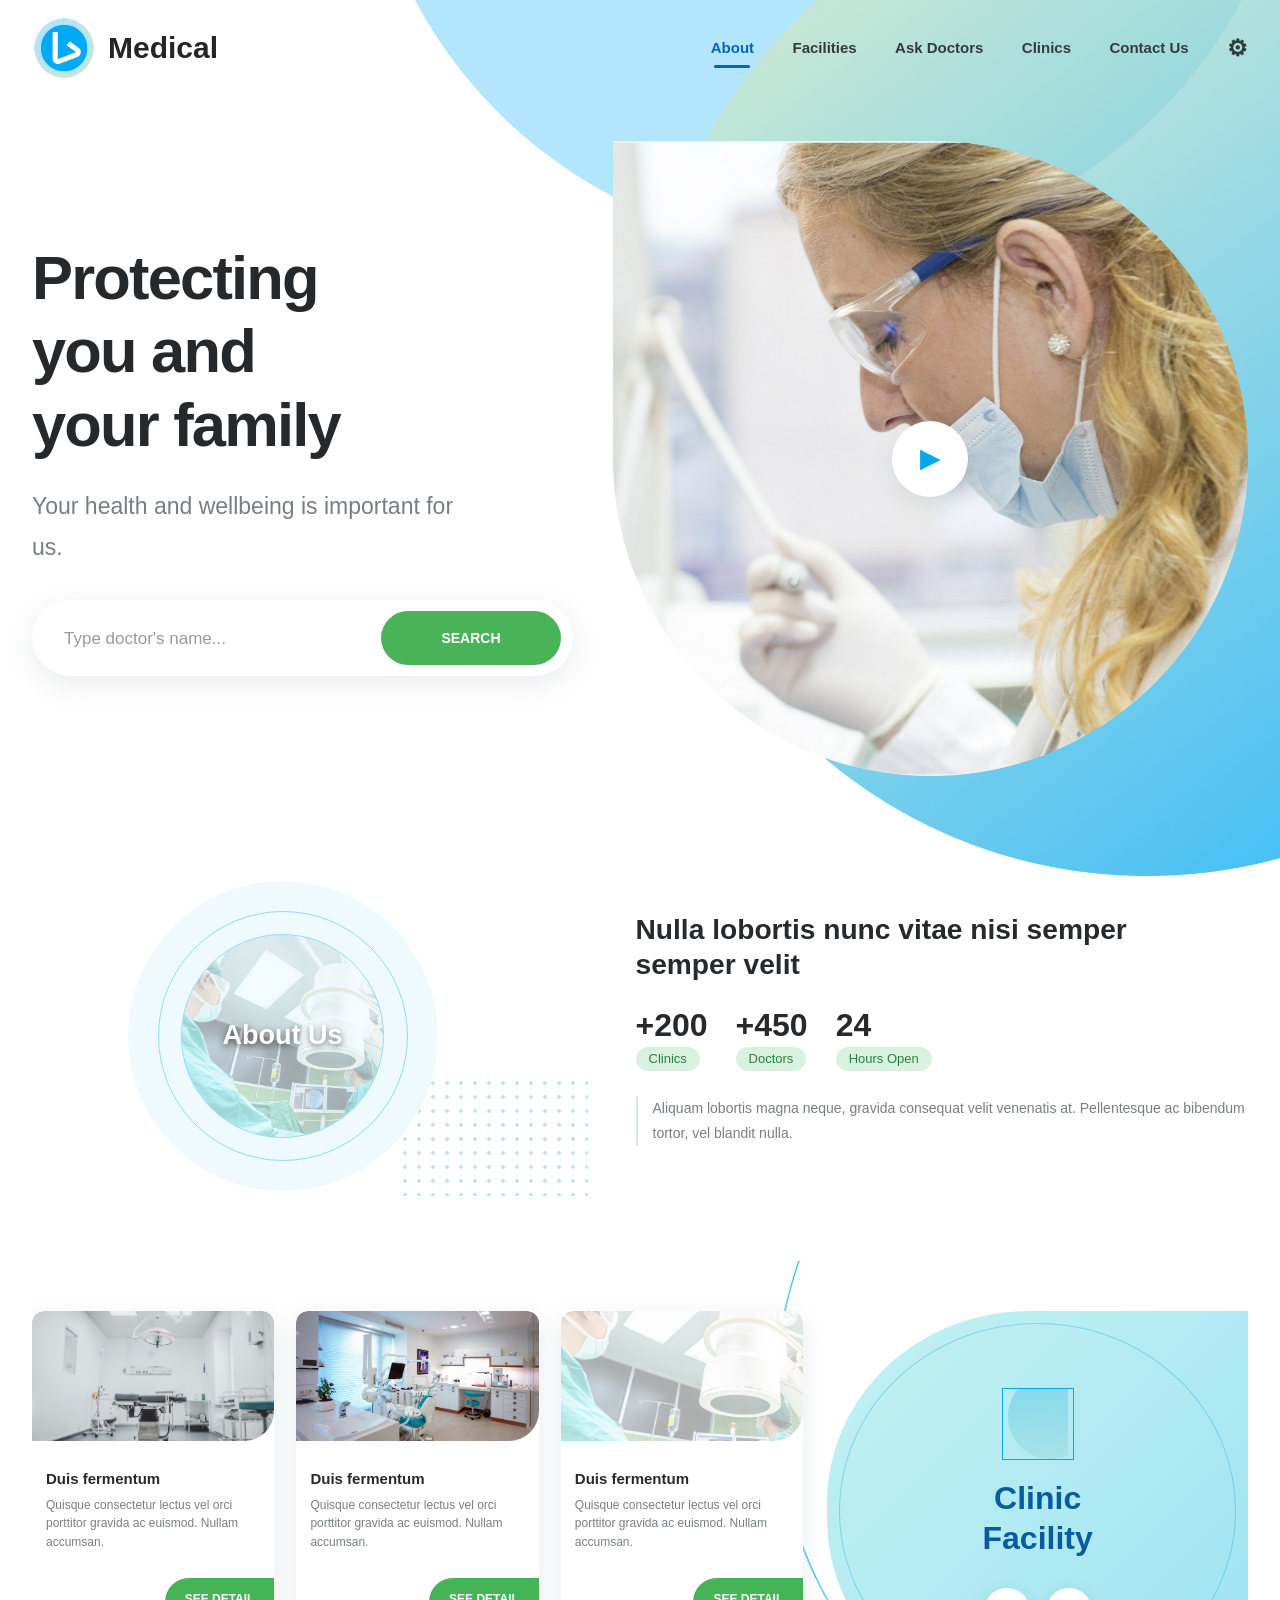
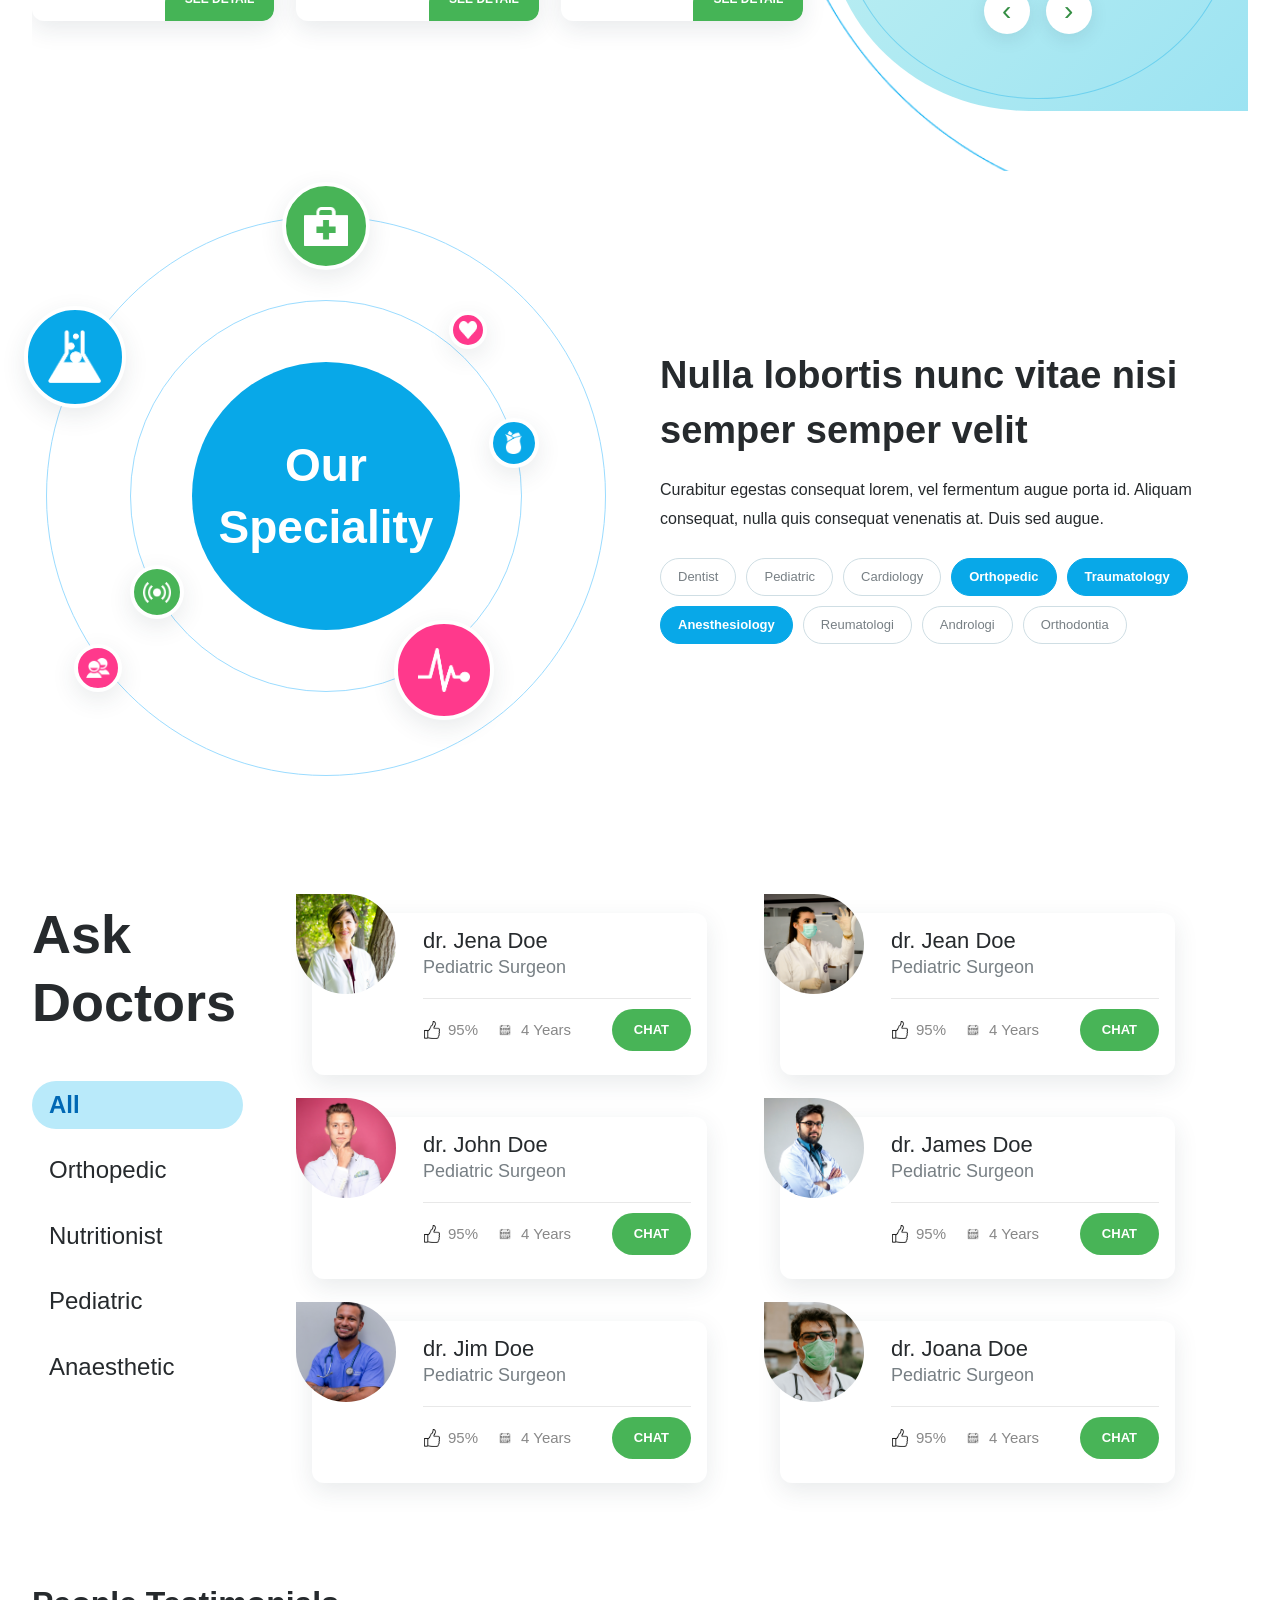
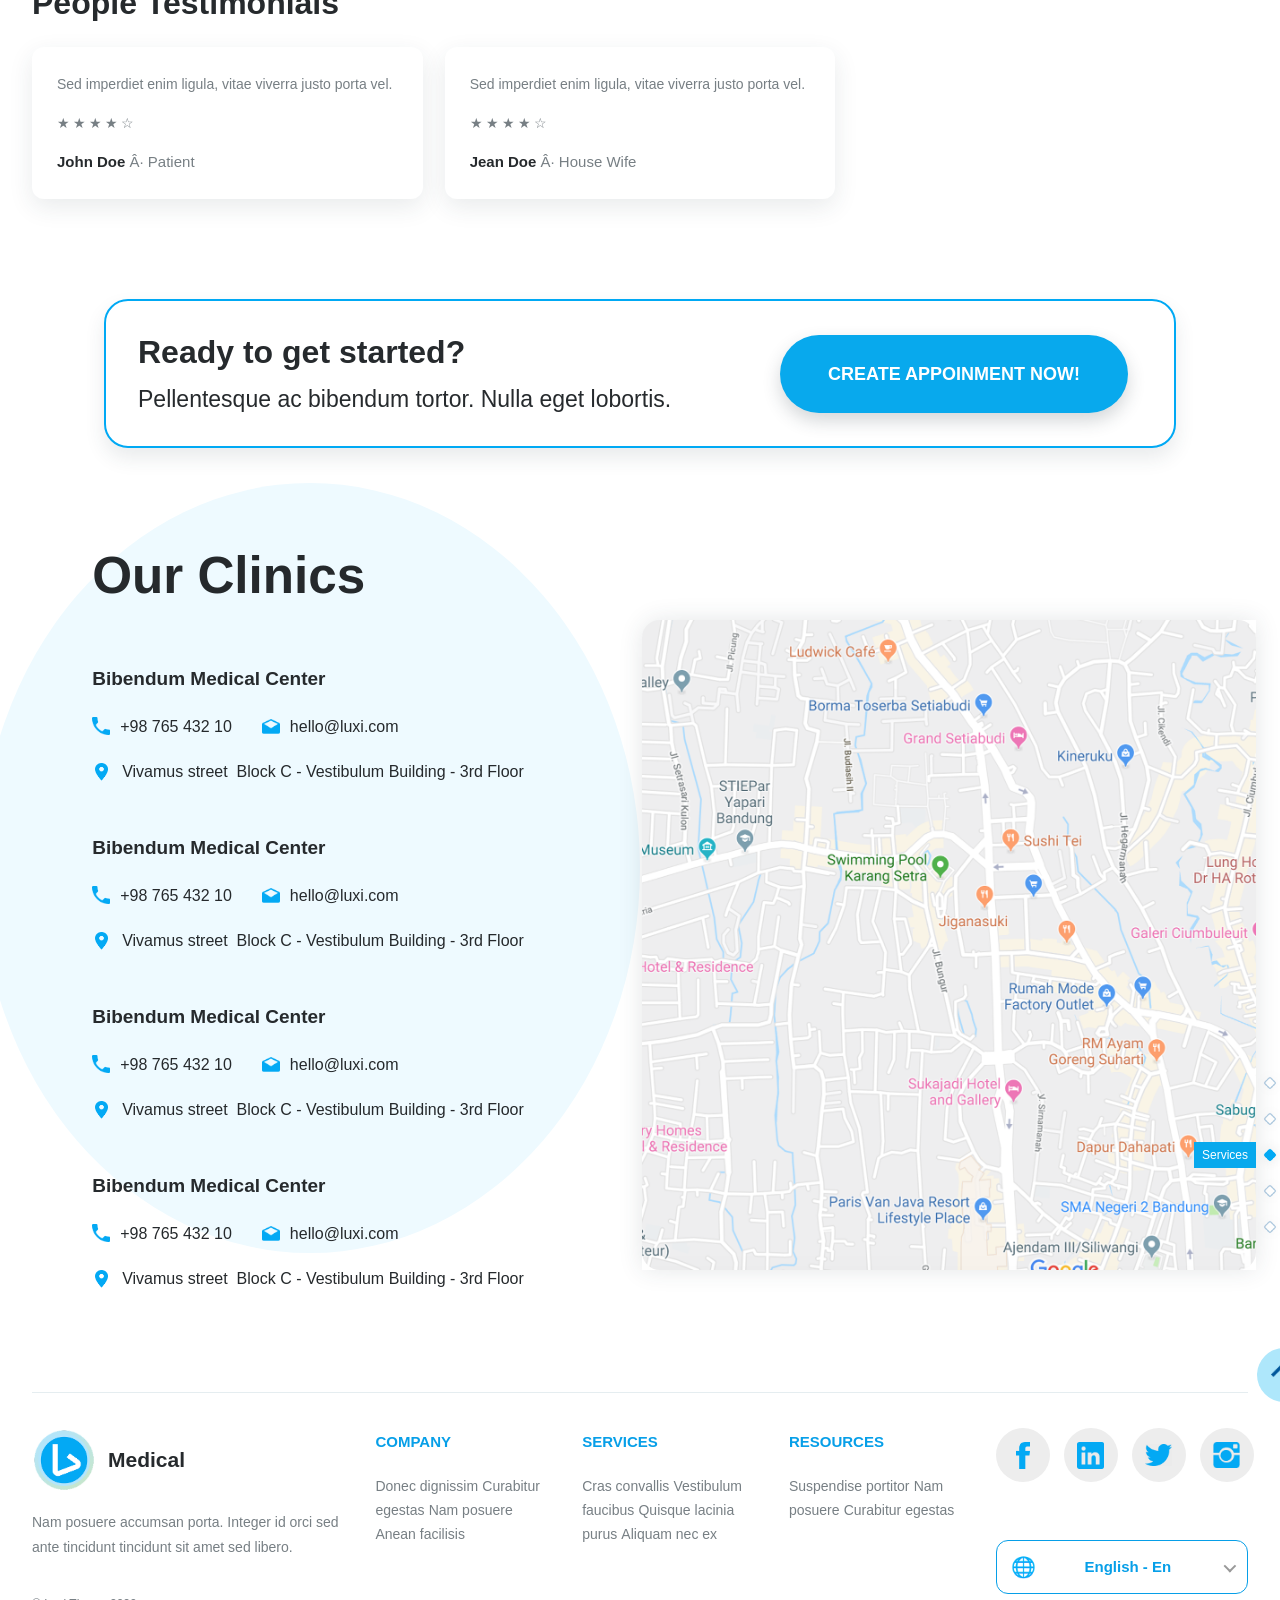
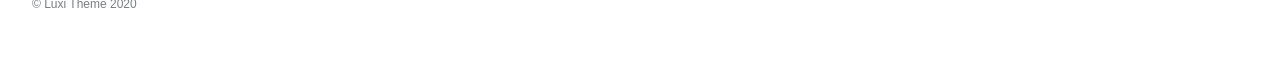
==== commit 4a6a7c9c: "fixed gero" ====
--- a/index.html
+++ b/index.html
@@ -1,4 +1,4 @@
-<!doctype html>
+﻿<!doctype html>
 <html lang="id">
   <head>
     <meta charset="UTF-8" />
@@ -14,7 +14,7 @@
     
 <header class="site-header container" id="home">
       <a href="#" class="brand">
-        <img src="logo-medical.png" alt="Medical Logo">
+        <img src="img/logo-medical.png" alt="Medical Logo">
         <span>Medical</span>
     </a>
 
@@ -24,15 +24,15 @@
     <a href="#doctors">Ask Doctors</a>
     <a href="#clinics">Clinics</a>
     <a href="#contact">Contact Us</a>
-    <a class="settings-link" href="#contact" aria-label="Settings">⚙</a>
+    <a class="settings-link" href="#contact" aria-label="Settings">&#9881;</a>
   </nav>
 </header>
 
 <main>
   <section class="hero container">
     <div class="hero-background">
-      <img src="oval-header.png" class="oval oval-main" alt="">
-      <img src="oval-header-samping.png" class="oval oval-side" alt="">
+      <img src="img/oval-header.png" class="oval oval-main" alt="">
+      <img src="img/Oval-samping.png" class="oval oval-side" alt="">
     </div>
 
     <div class="hero-content">
@@ -55,11 +55,11 @@
     <div class="hero-image">
       <img
         class="photo"
-        src="doctor-563429_1920.png"
+        src="img/doctor-563429_1920.png"
         alt="Dokter sedang melakukan pemeriksaan"
       >
       <button class="play-button" type="button" aria-label="Putar video">
-        ▶
+        &#9654;
       </button>
     </div>
   </section>
@@ -68,7 +68,7 @@
         <div class="about-visual">
           <div class="about-circle">
             <img
-              src="clinic-1807543_1280.png"
+              src="img/clinic-1807543_1280.png"
               alt="Tenaga medis di ruang operasi"
             />
             <h2>About Us</h2>
@@ -106,7 +106,7 @@
   <div class="facility-cards">
     <article class="card">
       <img
-        src="ruang-operasi.jpg"
+        src="img/ruang-operasi.jpg"
         alt="Ruang operasi rumah sakit"
       />
       <h3>Duis fermentum</h3>
@@ -119,7 +119,7 @@
 
     <article class="card">
       <img
-        src="ruangan.jpg"
+        src="img/ruangan.jpg"
         alt="Ruang perawatan pasien"
       />
       <h3>Duis fermentum</h3>
@@ -132,7 +132,7 @@
 
     <article class="card">
       <img
-        src="clinic-1807543_1280.png"
+        src="img/clinic-1807543_1280.png"
         alt="Fasilitas dan peralatan medis"
       />
       <h3>Duis fermentum</h3>
@@ -145,10 +145,10 @@
   </div>
 
   <aside class="facility-panel">
-    <img src="oval.png" alt="" class="facility-oval">
+    <img src="img/oval.png" alt="" class="facility-oval">
 
     <img
-      src="circle-rectangle.png"
+      src="img/circle-rectangle.png"
       alt=""
       class="facility-icon"
     />
@@ -156,8 +156,8 @@
     <h2>Clinic<br>Facility</h2>
 
     <div class="facility-arrows">
-      <button type="button" aria-label="Fasilitas sebelumnya">‹</button>
-      <button type="button" aria-label="Fasilitas berikutnya">›</button>
+      <button type="button" aria-label="Fasilitas sebelumnya">&#8249;</button>
+      <button type="button" aria-label="Fasilitas berikutnya">&#8250;</button>
     </div>
   </aside>
 
@@ -172,13 +172,13 @@
 
           <div class="specialty-center">Our<br />Speciality</div>
 
-          <span class="specialty-icon icon-top"><img src="medkit.png" alt=""/></span>
-          <span class="specialty-icon icon-left"><img src="camera.png" alt="" /></span>
-          <span class="specialty-icon icon-right"><img src="heart.png" alt="" /></span>
-          <span class="specialty-icon icon-bottom"><img src="line.png" alt="" /></span>
-          <span class="specialty-icon icon-lower-left"><img src="android-contacts.png" alt="" /></span>
-          <span class="specialty-icon icon-wifi"><img src="wifi.png" alt="" /></span>
-          <span class="specialty-icon icon-lower-right"><img src="group.png" alt="" /></span>
+          <span class="specialty-icon icon-top"><img src="img/medkit.png" alt=""/></span>
+          <span class="specialty-icon icon-left"><img src="img/camera.png" alt="" /></span>
+          <span class="specialty-icon icon-right"><img src="img/heart.png" alt="" /></span>
+          <span class="specialty-icon icon-bottom"><img src="img/line.png" alt="" /></span>
+          <span class="specialty-icon icon-lower-left"><img src="img/android-contacts.png" alt="" /></span>
+          <span class="specialty-icon icon-wifi"><img src="img/wifi.png" alt="" /></span>
+          <span class="specialty-icon icon-lower-right"><img src="img/group.png" alt="" /></span>
         </div>
 
         <div class="specialty-content">
@@ -218,7 +218,7 @@
         <div class="grid doctor-grid">
           <article class="card doctor-card">
             <img
-              src="dr-jena.jpg"
+              src="img/dr-jena.jpg"
               alt="dr. Jena Doe"
             />
             <div class="doctor-card-content">
@@ -227,15 +227,15 @@
                 <p class="muted">Pediatric Surgeon</p>
               </div>
               <div class="doctor-card-details">
-                <span class="doctor-rating"><img class="doctor-meta-icon" src="jempol.png" alt=""> 95%</span>
-                <span class="doctor-experience"><img class="doctor-meta-icon" src="tanggal.png" alt=""> 4 Years</span>
+                <span class="doctor-rating"><img class="doctor-meta-icon" src="img/jempol.png" alt=""> 95%</span>
+                <span class="doctor-experience"><img class="doctor-meta-icon" src="img/tanggal.png" alt=""> 4 Years</span>
                 <a href="#contact" class="button">CHAT</a>
               </div>
             </div>
           </article>
           <article class="card doctor-card">
             <img
-              src="dr-jean.jpg"
+              src="img/dr-jean.jpg"
               alt="dr. Jean Doe"
             />
             <div class="doctor-card-content">
@@ -244,15 +244,15 @@
                 <p class="muted">Pediatric Surgeon</p>
               </div>
               <div class="doctor-card-details">
-                <span class="doctor-rating"><img class="doctor-meta-icon" src="jempol.png" alt=""> 95%</span>
-                <span class="doctor-experience"><img class="doctor-meta-icon" src="tanggal.png" alt=""> 4 Years</span>
+                <span class="doctor-rating"><img class="doctor-meta-icon" src="img/jempol.png" alt=""> 95%</span>
+                <span class="doctor-experience"><img class="doctor-meta-icon" src="img/tanggal.png" alt=""> 4 Years</span>
                 <a href="#contact" class="button">CHAT</a>
               </div>
             </div>
           </article>
           <article class="card doctor-card">
             <img
-              src="dr-john.jpg"
+              src="img/dr-john.jpg"
               alt="dr. John Doe"
             />
             <div class="doctor-card-content">
@@ -261,15 +261,15 @@
                 <p class="muted">Pediatric Surgeon</p>
               </div>
               <div class="doctor-card-details">
-                <span class="doctor-rating"><img class="doctor-meta-icon" src="jempol.png" alt=""> 95%</span>
-                <span class="doctor-experience"><img class="doctor-meta-icon" src="tanggal.png" alt=""> 4 Years</span>
+                <span class="doctor-rating"><img class="doctor-meta-icon" src="img/jempol.png" alt=""> 95%</span>
+                <span class="doctor-experience"><img class="doctor-meta-icon" src="img/tanggal.png" alt=""> 4 Years</span>
                 <a href="#contact" class="button">CHAT</a>
               </div>
             </div>
           </article>
           <article class="card doctor-card">
             <img
-              src="dr-james.jpg"
+              src="img/dr-james.jpg"
               alt="dr. James Doe"
             />
             <div class="doctor-card-content">
@@ -278,15 +278,15 @@
                 <p class="muted">Pediatric Surgeon</p>
               </div>
               <div class="doctor-card-details">
-                <span class="doctor-rating"><img class="doctor-meta-icon" src="jempol.png" alt=""> 95%</span>
-                <span class="doctor-experience"><img class="doctor-meta-icon" src="tanggal.png" alt=""> 4 Years</span>
+                <span class="doctor-rating"><img class="doctor-meta-icon" src="img/jempol.png" alt=""> 95%</span>
+                <span class="doctor-experience"><img class="doctor-meta-icon" src="img/tanggal.png" alt=""> 4 Years</span>
                 <a href="#contact" class="button">CHAT</a>
               </div>
             </div>
           </article>
           <article class="card doctor-card">
             <img
-              src="dr-jim.jpg"
+              src="img/dr-jim.jpg"
               alt="dr. Jim Doe"
             />
             <div class="doctor-card-content">
@@ -295,15 +295,15 @@
                 <p class="muted">Pediatric Surgeon</p>
               </div>
               <div class="doctor-card-details">
-                <span class="doctor-rating"><img class="doctor-meta-icon" src="jempol.png" alt=""> 95%</span>
-                <span class="doctor-experience"><img class="doctor-meta-icon" src="tanggal.png" alt=""> 4 Years</span>
+                <span class="doctor-rating"><img class="doctor-meta-icon" src="img/jempol.png" alt=""> 95%</span>
+                <span class="doctor-experience"><img class="doctor-meta-icon" src="img/tanggal.png" alt=""> 4 Years</span>
                 <a href="#contact" class="button">CHAT</a>
               </div>
             </div>
           </article>
           <article class="card doctor-card">
             <img
-              src="dr-joana.jpg"
+              src="img/dr-joana.jpg"
               alt="dr. Joana Doe"
             />
             <div class="doctor-card-content">
@@ -312,8 +312,8 @@
                 <p class="muted">Pediatric Surgeon</p>
               </div>
               <div class="doctor-card-details">
-                <span class="doctor-rating"><img class="doctor-meta-icon" src="jempol.png" alt=""> 95%</span>
-                <span class="doctor-experience"><img class="doctor-meta-icon" src="tanggal.png" alt=""> 4 Years</span>
+                <span class="doctor-rating"><img class="doctor-meta-icon" src="img/jempol.png" alt=""> 95%</span>
+                <span class="doctor-experience"><img class="doctor-meta-icon" src="img/tanggal.png" alt=""> 4 Years</span>
                 <a href="#contact" class="button">CHAT</a>
               </div>
             </div>
@@ -327,13 +327,13 @@
         <div class="grid">
           <article class="card">
             <p>Sed imperdiet enim ligula, vitae viverra justo porta vel.</p>
-            <p class="stars" aria-label="4 dari 5 bintang">★★★★☆</p>
-            <strong>John Doe</strong> <span class="muted">· Patient</span>
+            <p class="stars" aria-label="4 dari 5 bintang">&#9733;&#9733;&#9733;&#9733;&#9734;</p>
+            <strong>John Doe</strong> <span class="muted">Â· Patient</span>
           </article>
           <article class="card">
             <p>Sed imperdiet enim ligula, vitae viverra justo porta vel.</p>
-            <p class="stars" aria-label="4 dari 5 bintang">★★★★☆</p>
-            <strong>Jean Doe</strong> <span class="muted">· House Wife</span>
+            <p class="stars" aria-label="4 dari 5 bintang">&#9733;&#9733;&#9733;&#9733;&#9734;</p>
+            <strong>Jean Doe</strong> <span class="muted">Â· House Wife</span>
           </article>
         </div>
       </section>
@@ -358,15 +358,15 @@
     <article class="clinic-item">
       <h3>Bibendum Medical Center</h3>
       <div class="clinic-contact">
-        <p><img src="android-call.png" alt="" class="clinic-icon">
+        <p><img src="img/android-call.png" alt="" class="clinic-icon">
     +98 765 432 10
   </p>
-    <p><img src="android-drafts.png" alt="" class="clinic-icon">
+    <p><img src="img/android-drafts.png" alt="" class="clinic-icon">
     hello@luxi.com
   </p>
       </div>
       <p class="clinic-address">
-        <img src="android-pin.png" alt="" class="clinic-icon">Vivamus street&nbsp; Block C - Vestibulum Building - 3rd Floor
+        <img src="img/android-pin.png" alt="" class="clinic-icon">Vivamus street&nbsp; Block C - Vestibulum Building - 3rd Floor
       </p>
     </article>
 
@@ -374,15 +374,15 @@
 <article class="clinic-item">
   <h3>Bibendum Medical Center</h3>
   <div class="clinic-contact">
-    <p><img src="android-call.png" alt="" class="clinic-icon">
+    <p><img src="img/android-call.png" alt="" class="clinic-icon">
       +98 765 432 10
     </p>
-    <p><img src="android-drafts.png" alt="" class="clinic-icon">
+    <p><img src="img/android-drafts.png" alt="" class="clinic-icon">
       hello@luxi.com
     </p>
   </div>
   <p class="clinic-address">
-        <img src="android-pin.png" alt="" class="clinic-icon">
+        <img src="img/android-pin.png" alt="" class="clinic-icon">
     Vivamus street&nbsp; Block C - Vestibulum Building - 3rd Floor
   </p>
 </article>
@@ -390,16 +390,16 @@
 <article class="clinic-item">
   <h3>Bibendum Medical Center</h3>
   <div class="clinic-contact">
-    <p><img src="android-call.png" alt="" class="clinic-icon">
+    <p><img src="img/android-call.png" alt="" class="clinic-icon">
       +98 765 432 10
     </p>
-    <p><img src="android-drafts.png" alt="" class="clinic-icon">
+    <p><img src="img/android-drafts.png" alt="" class="clinic-icon">
       hello@luxi.com
     </p>
   </div>
 
   <p class="clinic-address">
-        <img src="android-pin.png" alt="" class="clinic-icon">
+        <img src="img/android-pin.png" alt="" class="clinic-icon">
     Vivamus street&nbsp; Block C - Vestibulum Building - 3rd Floor
   </p>
 </article>
@@ -408,46 +408,46 @@
     <article class="clinic-item">
       <h3>Bibendum Medical Center</h3>
       <div class="clinic-contact">
-        <p><img src="android-call.png" alt="" class="clinic-icon">+98 765 432 10</p>
-        <p><span>✉</span> hello@luxi.com</p>
+        <p><img src="img/android-call.png" alt="" class="clinic-icon">+98 765 432 10</p>
+        <p><img src="img/android-drafts.png" alt="" class="clinic-icon"> hello@luxi.com</p>
       </div>
       <p class="clinic-address">
-        <img src="android-pin.png" alt="" class="clinic-icon"> Vivamus street&nbsp; Block C - Vestibulum Building - 3rd Floor
+        <img src="img/android-pin.png" alt="" class="clinic-icon"> Vivamus street&nbsp; Block C - Vestibulum Building - 3rd Floor
       </p>
     </article>
   </div>
 
 <div class="clinics-map">
   <img
-    src="peta.png"
+    src="img/peta.png"
     alt="Peta lokasi klinik"
     class="clinics-map-image"
   >
  
 <div class="map-navigation">
   <a href="#home" class="map-nav-item" aria-label="Home">
-    <img src="rectangleks.png" alt="">
+    <img src="img/rectangleks.png" alt="">
   </a>
 
   <a href="#about" class="map-nav-item" aria-label="About">
-    <img src="rectangleks.png" alt="">
+    <img src="img/rectangleks.png" alt="">
   </a>
 
   <a href="#services" class="map-nav-item" aria-label="Services">
-    <img src="rectangle.png" alt="">
+    <img src="img/rectangle.png" alt="">
   </a>
 
   <a href="#doctors" class="map-nav-item" aria-label="Doctors">
-    <img src="rectangleks.png" alt="">
+    <img src="img/rectangleks.png" alt="">
   </a>
 
   <a href="#contact" class="map-nav-item" aria-label="Contact">
-    <img src="rectangleks.png" alt="">
+    <img src="img/rectangleks.png" alt="">
   </a>
 </div>
 
 <a href="#home" class="back-to-top" aria-label="Kembali ke atas">
-  <img src="android-arrow-up.png" alt="">
+  <img src="img/android-arrow-up.png" alt="">
 </a>
 
 </div>
@@ -459,14 +459,14 @@
       <div>
         
 <a class="brand" href="#home">
-  <img src="logo-medical.png" alt="" class="footer-logo">
+  <img src="img/logo-medical.png" alt="" class="footer-logo">
   Medical
 </a>
 
         <p class="muted">
            Nam posuere accumsan porta. Integer id orci
       sed ante tincidunt tincidunt sit amet sed libero.
-        <p></p><small class="muted">© Luxi Theme 2020</small></p>
+        <p></p><small class="muted">&#169; Luxi Theme 2020</small></p>
       </div>
       <div>
         <h3>COMPANY</h3>
@@ -493,24 +493,24 @@
 <div class="footer-extra">
   <div class="footer-socials">
     <a href="#" aria-label="Facebook">
-      <img src="social-facebook.png" alt="">
+      <img src="img/social-facebook.png" alt="">
     </a>
 
     <a href="#" aria-label="LinkedIn">
-      <img src="linkind.png" alt="">
+      <img src="img/linkind.png" alt="">
     </a>
 
     <a href="#" aria-label="Twitter">
-      <img src="social-twitter.png" alt="">
+      <img src="img/social-twitter.png" alt="">
     </a>
 
     <a href="#" aria-label="Instagram">
-      <img src="social-instagram.png" alt="">
+      <img src="img/social-instagram.png" alt="">
     </a>
   </div>
 
   <button class="footer-language" type="button">
-    <span class="language-globe">🌐</span>
+    <span class="language-globe">&#127760;</span>
     <span>English - En</span>
     <span class="language-arrow"></span>
   </button>
--- a/style.css
+++ b/style.css
@@ -1,4 +1,4 @@
-/*1. RESET DAN PENGATURAN DASAR */
+﻿/*1. RESET DAN PENGATURAN DASAR */
 
 :root {
   --blue: #08a8e8;
@@ -1929,7 +1929,7 @@
   content: none;
 }
 
-/* Gunakan aset rectangleks untuk outline dan rectangle.png untuk indikator aktif */
+/* Gunakan aset rectangleks untuk outline dan img/rectangle.png untuk indikator aktif */
 .clinics-map .map-nav-item img {
   display: block;
   width: 14px;
@@ -2258,18 +2258,18 @@
 
 .hero-background .oval-main {
   z-index: 0;
-  left: 229px;
-  top: -198px;
+  left: 329px;
+  top: -150px;
   width: 934.5px;
   transform: rotate(0deg);
 }
 
 .hero-background .oval-side {
   z-index: 0;
-  left: 448px;
-  top: -318px;
+  left: 615px;
+  top: -220px;
   right: auto;
-  width: 639px;
+  width: 1000px;
   transform: rotate(0deg);
 }
 
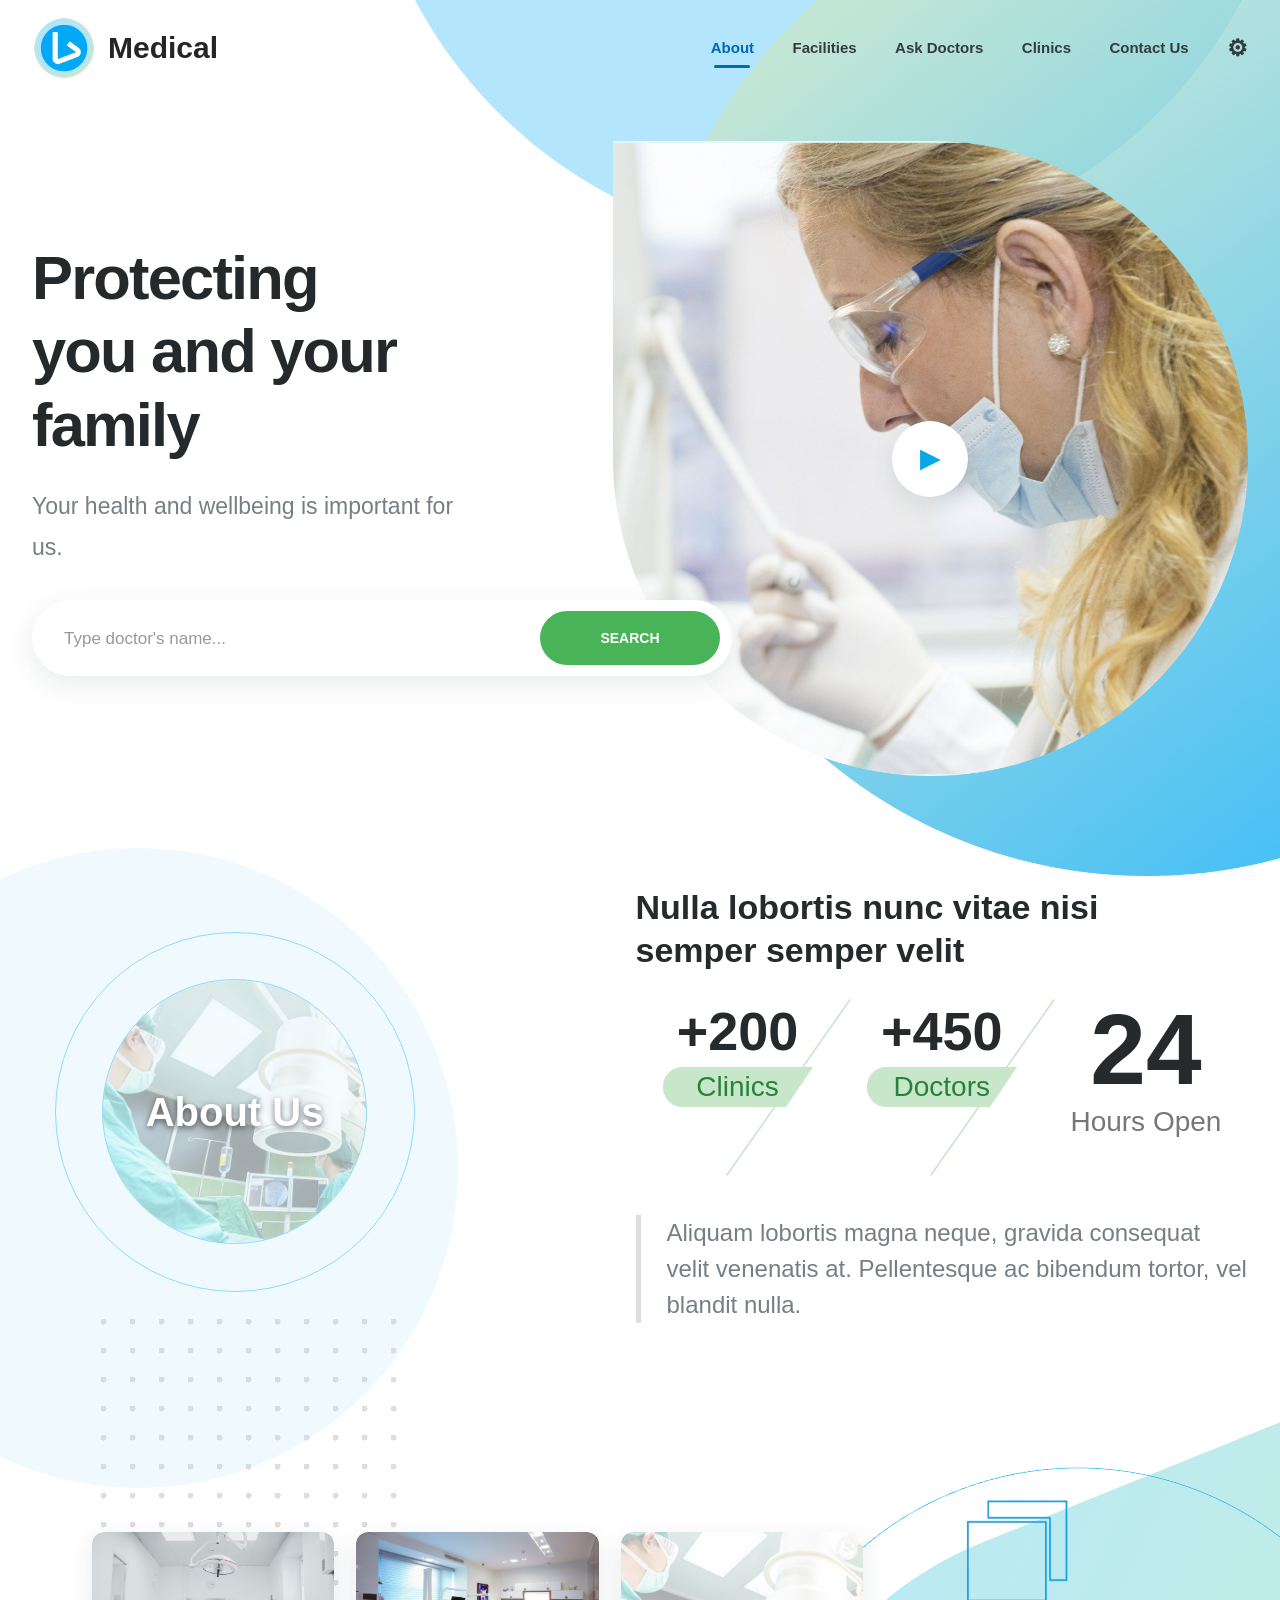
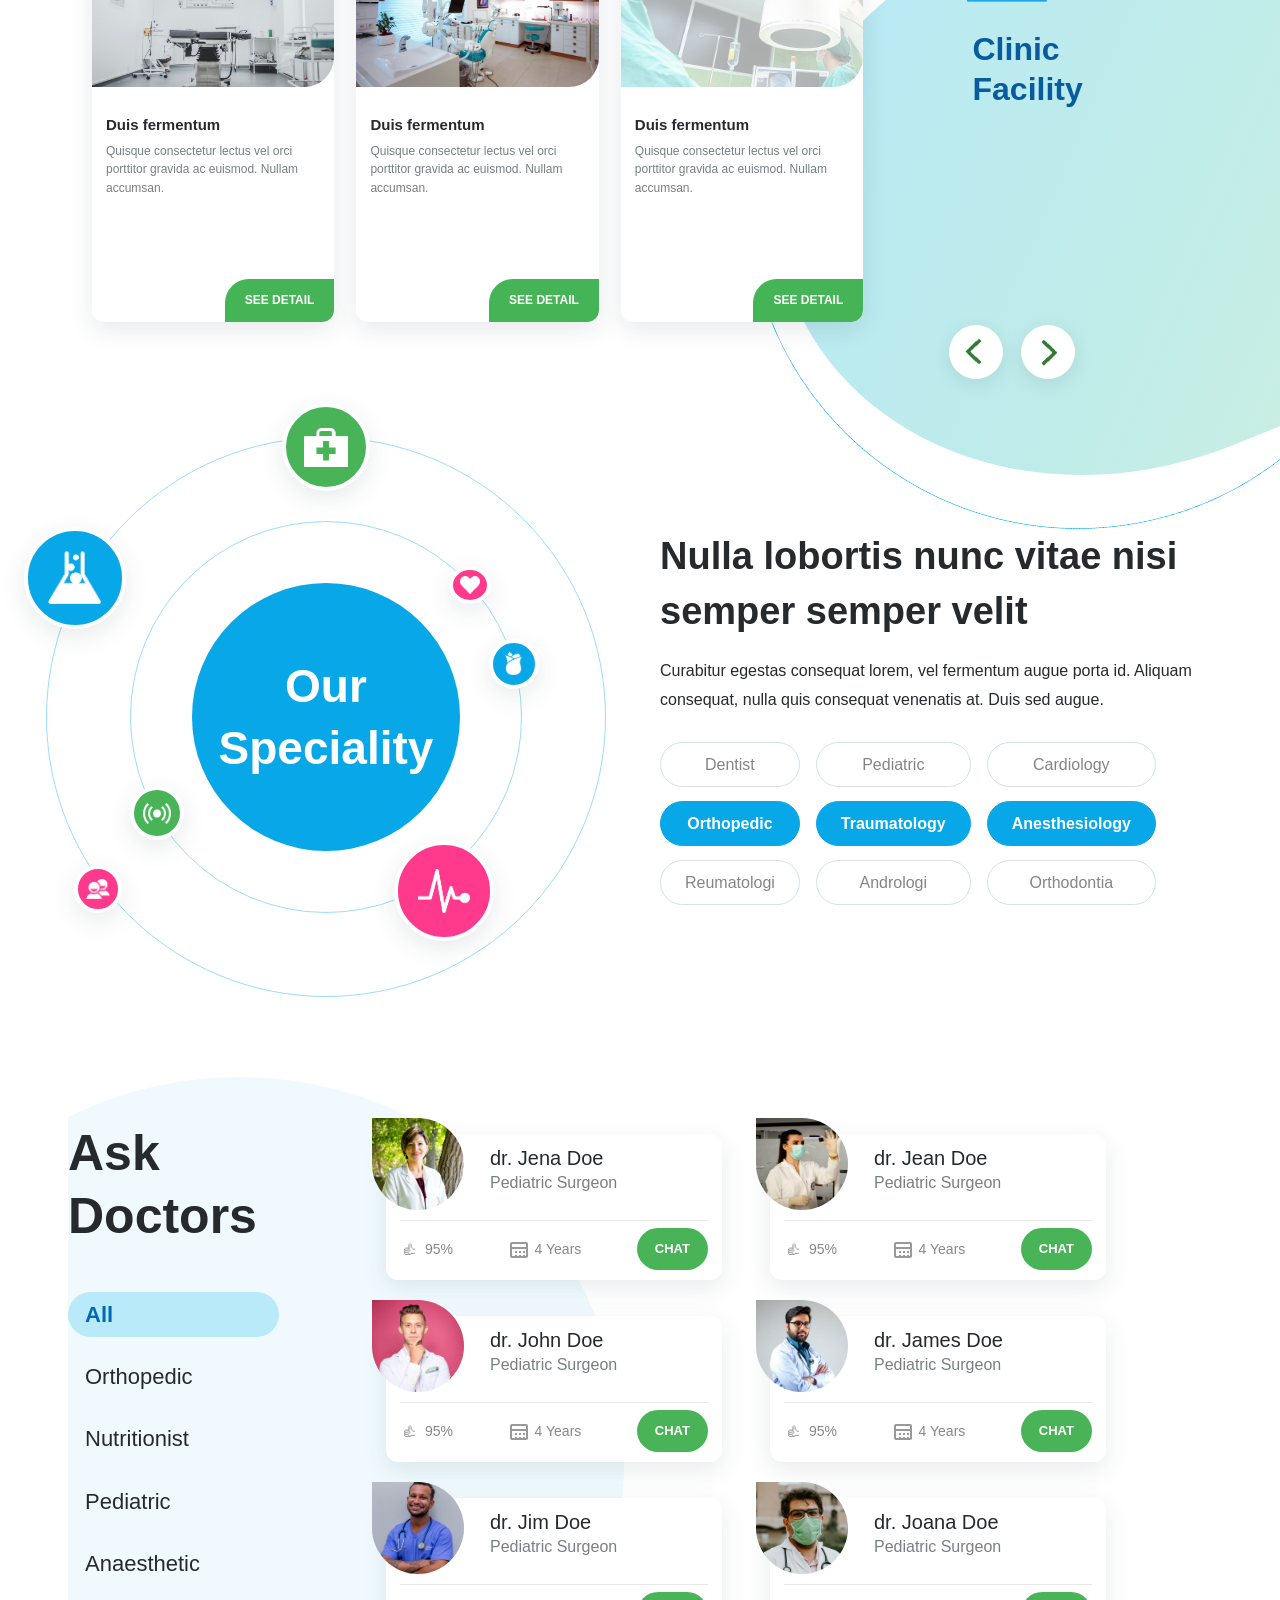
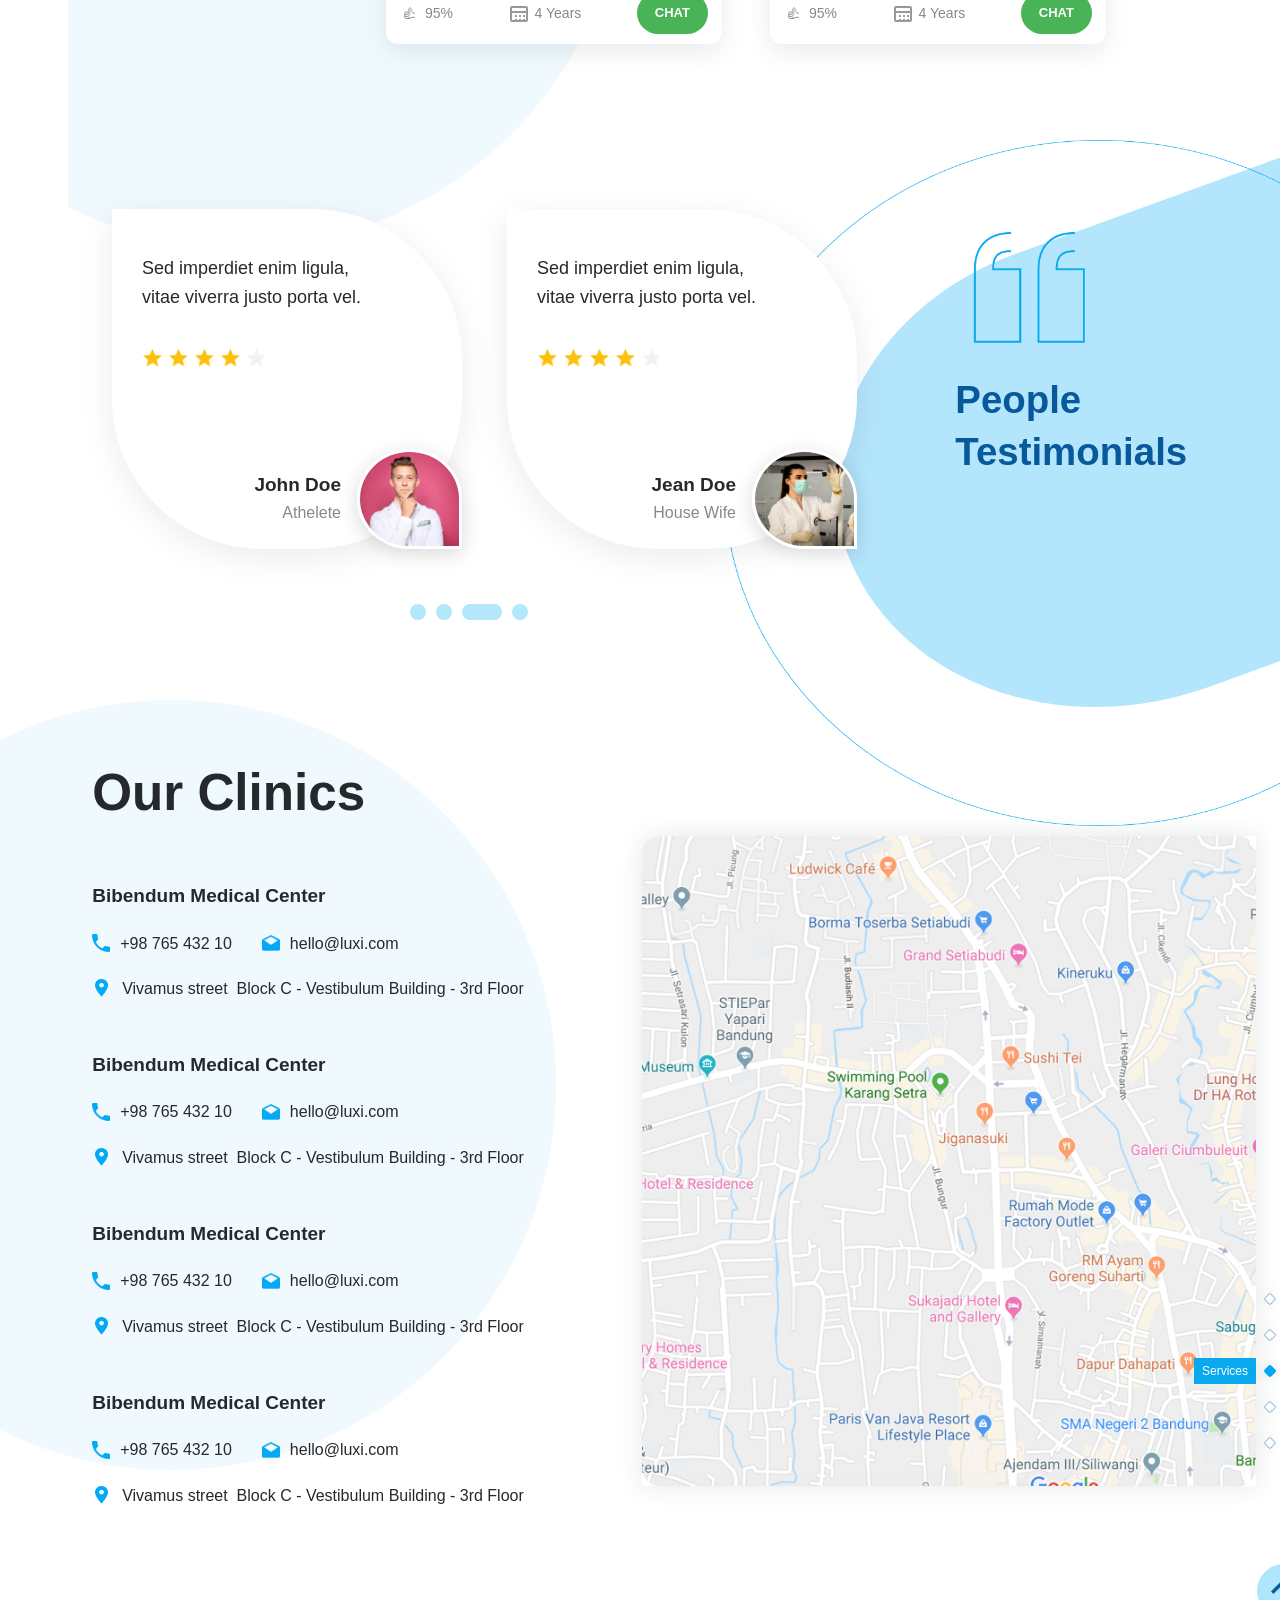
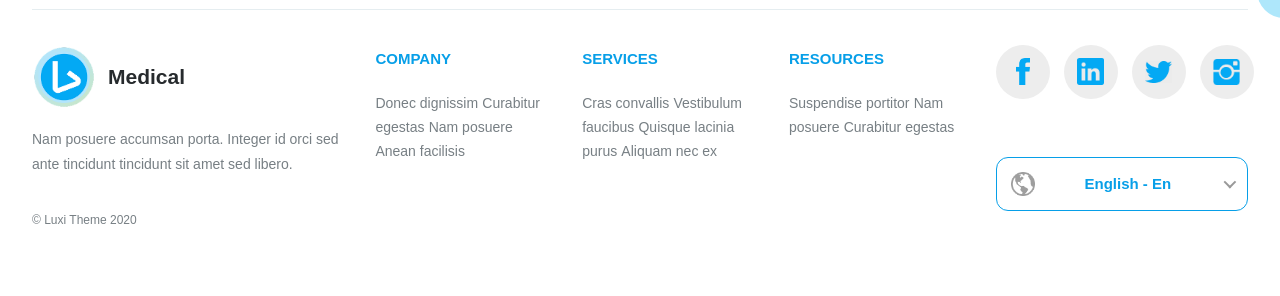
==== commit 0fd7aef5: "perubahan terbaru 22/10/2026" ====
--- a/index.html
+++ b/index.html
@@ -5,7 +5,7 @@
     <meta name="viewport" content="width=device-width, initial-scale=1.0" />
     <meta
       name="description"
-      content="Medical Light — informasi klinik, dokter, fasilitas, dan layanan kesehatan."
+      content="Medical Light ? informasi klinik, dokter, fasilitas, dan layanan kesehatan."
     />
     <title>Medical Light | Clinic & Healthcare</title>
     <link rel="stylesheet" href="style.css" />
@@ -36,7 +36,7 @@
     </div>
 
     <div class="hero-content">
-      <h1>Protecting you and your family</h1>
+      <h1>Protecting<br>you and your<br>family</h1>
       <p>Your health and wellbeing is important for us.</p>
 
       <form class="search-form" action="#doctors">
@@ -83,10 +83,12 @@
               <strong>+200</strong>
               <span>Clinics</span>
             </div>
+            <img class="stats-line stats-line-one" src="img/line-aboutus.png" alt="" aria-hidden="true">
             <div>
               <strong>+450</strong>
               <span>Doctors</span>
             </div>
+            <img class="stats-line stats-line-two" src="img/line-aboutus.png" alt="" aria-hidden="true">
             <div>
               <strong>24</strong>
               <span>Hours Open</span>
@@ -147,17 +149,13 @@
   <aside class="facility-panel">
     <img src="img/oval.png" alt="" class="facility-oval">
 
-    <img
-      src="img/circle-rectangle.png"
-      alt=""
-      class="facility-icon"
-    />
+    <img src="img/persegi.png" alt="" class="facility-icon">
 
     <h2>Clinic<br>Facility</h2>
 
     <div class="facility-arrows">
-      <button type="button" aria-label="Fasilitas sebelumnya">&#8249;</button>
-      <button type="button" aria-label="Fasilitas berikutnya">&#8250;</button>
+      <button type="button" aria-label="Fasilitas sebelumnya"><img src="img/sikiri.png" alt=""></button>
+      <button type="button" aria-label="Fasilitas berikutnya"><img src="img/sikanan.png" alt=""></button>
     </div>
   </aside>
 
@@ -206,6 +204,7 @@
 
       <!-- dokter -->
       <section class="container" id="doctors">
+        <img class="doctors-oval" src="img/oval-ourclinic.png" alt="" aria-hidden="true">
         <h2>Ask Doctors</h2>
         <div class="tags">
           <a class="selected" href="#doctors">All</a>
@@ -227,8 +226,8 @@
                 <p class="muted">Pediatric Surgeon</p>
               </div>
               <div class="doctor-card-details">
-                <span class="doctor-rating"><img class="doctor-meta-icon" src="img/jempol.png" alt=""> 95%</span>
-                <span class="doctor-experience"><img class="doctor-meta-icon" src="img/tanggal.png" alt=""> 4 Years</span>
+                <span class="doctor-rating"><button class="jempol-button" type="button" aria-label="Jempol" tabindex="-1">&#128077;&#65038;</button>95%</span>
+                <span class="doctor-experience"><span class="doctor-meta-icon calendar-icon" aria-hidden="true"></span>4 Years</span>
                 <a href="#contact" class="button">CHAT</a>
               </div>
             </div>
@@ -244,8 +243,8 @@
                 <p class="muted">Pediatric Surgeon</p>
               </div>
               <div class="doctor-card-details">
-                <span class="doctor-rating"><img class="doctor-meta-icon" src="img/jempol.png" alt=""> 95%</span>
-                <span class="doctor-experience"><img class="doctor-meta-icon" src="img/tanggal.png" alt=""> 4 Years</span>
+                <span class="doctor-rating"><button class="jempol-button" type="button" aria-label="Jempol" tabindex="-1">&#128077;&#65038;</button>95%</span>
+                <span class="doctor-experience"><span class="doctor-meta-icon calendar-icon" aria-hidden="true"></span>4 Years</span>
                 <a href="#contact" class="button">CHAT</a>
               </div>
             </div>
@@ -261,8 +260,8 @@
                 <p class="muted">Pediatric Surgeon</p>
               </div>
               <div class="doctor-card-details">
-                <span class="doctor-rating"><img class="doctor-meta-icon" src="img/jempol.png" alt=""> 95%</span>
-                <span class="doctor-experience"><img class="doctor-meta-icon" src="img/tanggal.png" alt=""> 4 Years</span>
+                <span class="doctor-rating"><button class="jempol-button" type="button" aria-label="Jempol" tabindex="-1">&#128077;&#65038;</button>95%</span>
+                <span class="doctor-experience"><span class="doctor-meta-icon calendar-icon" aria-hidden="true"></span>4 Years</span>
                 <a href="#contact" class="button">CHAT</a>
               </div>
             </div>
@@ -278,8 +277,8 @@
                 <p class="muted">Pediatric Surgeon</p>
               </div>
               <div class="doctor-card-details">
-                <span class="doctor-rating"><img class="doctor-meta-icon" src="img/jempol.png" alt=""> 95%</span>
-                <span class="doctor-experience"><img class="doctor-meta-icon" src="img/tanggal.png" alt=""> 4 Years</span>
+                <span class="doctor-rating"><button class="jempol-button" type="button" aria-label="Jempol" tabindex="-1">&#128077;&#65038;</button>95%</span>
+                <span class="doctor-experience"><span class="doctor-meta-icon calendar-icon" aria-hidden="true"></span>4 Years</span>
                 <a href="#contact" class="button">CHAT</a>
               </div>
             </div>
@@ -295,8 +294,8 @@
                 <p class="muted">Pediatric Surgeon</p>
               </div>
               <div class="doctor-card-details">
-                <span class="doctor-rating"><img class="doctor-meta-icon" src="img/jempol.png" alt=""> 95%</span>
-                <span class="doctor-experience"><img class="doctor-meta-icon" src="img/tanggal.png" alt=""> 4 Years</span>
+                <span class="doctor-rating"><button class="jempol-button" type="button" aria-label="Jempol" tabindex="-1">&#128077;&#65038;</button>95%</span>
+                <span class="doctor-experience"><span class="doctor-meta-icon calendar-icon" aria-hidden="true"></span>4 Years</span>
                 <a href="#contact" class="button">CHAT</a>
               </div>
             </div>
@@ -312,8 +311,8 @@
                 <p class="muted">Pediatric Surgeon</p>
               </div>
               <div class="doctor-card-details">
-                <span class="doctor-rating"><img class="doctor-meta-icon" src="img/jempol.png" alt=""> 95%</span>
-                <span class="doctor-experience"><img class="doctor-meta-icon" src="img/tanggal.png" alt=""> 4 Years</span>
+                <span class="doctor-rating"><button class="jempol-button" type="button" aria-label="Jempol" tabindex="-1">&#128077;&#65038;</button>95%</span>
+                <span class="doctor-experience"><span class="doctor-meta-icon calendar-icon" aria-hidden="true"></span>4 Years</span>
                 <a href="#contact" class="button">CHAT</a>
               </div>
             </div>
@@ -321,37 +320,82 @@
         </div>
       </section>
 
-      <!-- testimoni -->
-      <section class="container">
-        <h2>People Testimonials</h2>
-        <div class="grid">
-          <article class="card">
-            <p>Sed imperdiet enim ligula, vitae viverra justo porta vel.</p>
-            <p class="stars" aria-label="4 dari 5 bintang">&#9733;&#9733;&#9733;&#9733;&#9734;</p>
-            <strong>John Doe</strong> <span class="muted">Â· Patient</span>
-          </article>
-          <article class="card">
-            <p>Sed imperdiet enim ligula, vitae viverra justo porta vel.</p>
-            <p class="stars" aria-label="4 dari 5 bintang">&#9733;&#9733;&#9733;&#9733;&#9734;</p>
-            <strong>Jean Doe</strong> <span class="muted">Â· House Wife</span>
-          </article>
-        </div>
-      </section>
-
-      <section class="container">
-        <div class="cta">
-          <div>
-            <h2>Ready to get started?</h2>
-            <p class="muted">
-              Pellentesque ac bibendum tortor. Nulla eget lobortis.
-            </p>
-          </div>
-          <a href="#contact" class="button">CREATE APPOINMENT NOW!</a>
-        </div>
-      </section>
+
+<!-- PEOPLE TESTIMONIALS -->
+<section class="testimonials-section" id="testimonials">
+  <div class="testimonials-list">
+
+    <article class="testimonial-card">
+      <p class="testimonial-text">
+        Sed imperdiet enim ligula, vitae viverra justo porta vel.
+      </p>
+
+      <div class="testimonial-stars" aria-label="4 dari 5 bintang">
+        <img src="img/star.png" alt="" aria-hidden="true"><img src="img/star.png" alt="" aria-hidden="true"><img src="img/star.png" alt="" aria-hidden="true"><img src="img/star.png" alt="" aria-hidden="true"><img class="empty-star" src="img/star.png" alt="" aria-hidden="true">
+      </div>
+
+      <div class="testimonial-author">
+        <div>
+          <h3>John Doe</h3>
+          <p>Athelete</p>
+        </div>
+        <img src="img/dr-john.jpg" alt="John Doe">
+      </div>
+    </article>
+
+    <article class="testimonial-card">
+      <p class="testimonial-text">
+        Sed imperdiet enim ligula, vitae viverra justo porta vel.
+      </p>
+
+      <div class="testimonial-stars" aria-label="4 dari 5 bintang">
+        <img src="img/star.png" alt="" aria-hidden="true"><img src="img/star.png" alt="" aria-hidden="true"><img src="img/star.png" alt="" aria-hidden="true"><img src="img/star.png" alt="" aria-hidden="true"><img class="empty-star" src="img/star.png" alt="" aria-hidden="true">
+      </div>
+
+      <div class="testimonial-author">
+        <div>
+          <h3>Jean Doe</h3>
+          <p>House Wife</p>
+        </div>
+        <img src="img/dr-jean.jpg" alt="Jean Doe">
+      </div>
+    </article>
+
+    <article class="testimonial-card testimonial-card-partial">
+      <p class="testimonial-text">
+        Sed imperdiet enim ligula, vitae viverra justo porta vel.
+      </p>
+
+      <div class="testimonial-stars" aria-label="4 dari 5 bintang">
+        <img src="img/star.png" alt="" aria-hidden="true"><img src="img/star.png" alt="" aria-hidden="true"><img src="img/star.png" alt="" aria-hidden="true"><img src="img/star.png" alt="" aria-hidden="true"><img class="empty-star" src="img/star.png" alt="" aria-hidden="true">
+      </div>
+
+      <div class="testimonial-author">
+        <div>
+          <h3>Alex Doe</h3>
+          <p>Patient</p>
+        </div>
+        <img src="ruang-operasi.jpg" alt="Alex Doe">
+      </div>
+    </article>
+
+    <div class="testimonial-dots" aria-label="Slide testimonial">
+      <span></span>
+      <span></span>
+      <span class="active"></span>
+      <span></span>
+    </div>
+  </div>
+
+  <aside class="testimonial-panel">
+    <img class="testimonial-quote" src="img/petik.png">
+    <h2>People<br>Testimonials</h2>
+  </aside>
+</section>
 
       <!-- alamat -->
 <section class="clinics" id="clinics">
+  <img class="clinics-oval" src="img/oval-ourclinic.png" alt="" aria-hidden="true" />
   <div class="clinics-info">
     <h2>Our Clinics</h2>
 
@@ -510,12 +554,12 @@
   </div>
 
   <button class="footer-language" type="button">
-    <span class="language-globe">&#127760;</span>
-    <span>English - En</span>
-    <span class="language-arrow"></span>
-  </button>
-</div>
+  <img src="img/location.png" alt="Language" class="language-icon">
+  <span>English - En</span>
+  <span class="language-arrow"></span>
+</button>
 
     </footer>
   </body>
 </html>
+
--- a/style.css
+++ b/style.css
@@ -132,24 +132,7 @@
   color: #252525;
 }
 
-.brand-mark {
-  display: grid;
-  place-items: center;
-  width: 54px;
-  height: 54px;
-  flex-shrink: 0;
-  border: 6px solid #c5edf3;
-  border-radius: 50%;
-  background: var(--blue);
-  color: var(--white);
-}
-
-.brand-play {
-  display: block;
-  margin-left: 3px;
-  font-size: 27px;
-  line-height: 1;
-}
+
 
 .main-nav {
   display: flex;
@@ -398,17 +381,22 @@
   align-items: center;
   justify-content: center;
   min-width: 0;
+  isolation: isolate ;
 }
 
 /* Lingkaran besar di belakang foto About Us */
 .about-visual::before {
+  content: "";
   position: absolute;
+  width: 650px;
+  place-items: center;
+  height: 520px;
+  left: -210px;
+  top: 50%;
+  transform: translateY(-50%);
+  background: url("img/oval-aboutus.png") center / contain no-repeat;
   z-index: -1;
-  width: 310px;
-  aspect-ratio: 1;
-  border-radius: 50%;
-  background: var(--pale);
-  content: "";
+  pointer-events: none;
 }
 
 /* Titik-titik dekorasi */
@@ -607,6 +595,7 @@
 .facility-panel h2 {
   position: relative;
   z-index: 1;
+
   color: var(--blue-dark);
   font-size: clamp(23px, 2vw, 30px);
 }
@@ -746,26 +735,30 @@
   line-height: 1.8;
 }
 
+/* speciality tags 3 baris */
 .tags {
+  display: grid;
+  grid-template-columns: repeat(3, max-content);
+  gap: 14px 16px;
+  justify-content: start;
+  align-items: center;
+  margin-top: 28px;
+}
+
+.tags a {
   display: flex;
-  flex-wrap: wrap;
-  align-items: center;
-  gap: 10px;
-}
-
-.tags a {
-  display: inline-flex;
   align-items: center;
   justify-content: center;
-  min-height: 38px;
-  padding: 7px 17px;
-  border: 1px solid #cfdee4;
+  min-height: 45px;
+  padding: 0 24px;
+  border: 1px solid #d4e1e8;
   border-radius: 30px;
-  background: var(--white);
-  color: var(--muted);
-  font-size: 13px;
+  background: #fff;
+  color: #858585;
+  font-size: 16px;
+  text-decoration: none;
   white-space: nowrap;
-  transition: all 0.2s ease;
+  box-sizing: border-box;
 }
 
 .tags a:hover,
@@ -776,7 +769,10 @@
 }
 
 .tags a.selected {
-  font-weight: 700;
+  font-weight: 600;
+  border-color: #08a8e8;
+  background: #08a8e8;
+  color: #fff;
 }
 
 /* 8. DAFTAR DOKTER*/
@@ -831,48 +827,241 @@
   font-size: 12px;
 }
 
-/* 9. TESTIMONIALS*/
-.stars {
-  color: #ffb600;
-  letter-spacing: 3px;
-}
-
-main > section.container > .grid:not(.doctor-grid) .card {
-  padding: 25px;
-}
-
-main > section.container > .grid:not(.doctor-grid) .card p {
-  line-height: 1.8;
-}
-
-/* 10. CALL TO ACTION*/
-.cta {
+/* PEOPLE TESTIMONIALS */
+.testimonials-section {
+  position: relative;
+  display: grid;
+  grid-template-columns: minmax(0, 2fr) minmax(300px, 1fr);
+  align-items: start;
+  gap: 45px;
+  width: 100%;
+  padding: 60px 0 100px 7.5%;
+  box-sizing: border-box;
+  overflow: visible;
+}
+
+.testimonials-list {
+  position: relative;
+  z-index: 2;
+  display: grid;
+  grid-template-columns: repeat(2, minmax(0, 350px));
+  gap: 35px 45px;
+  padding-top: 50px;
+  min-width: 0;
+}
+
+.testimonial-card {
+  position: relative;
+  min-height: 340px;
+  padding: 45px 30px 25px;
+  border-radius: 0 150px 150px 150px;
+  background: #fff;
+  box-shadow: 0 8px 35px rgba(0, 0, 0, 0.08);
+  box-sizing: border-box;
+}
+
+.testimonial-text {
+  max-width: 220px;
+  margin: 0 0 35px;
+  color: #292929;
+  font-size: 18px;
+  line-height: 1.6;
+}
+
+.testimonial-stars {
   display: flex;
   align-items: center;
-  justify-content: space-between;
-  gap: 25px;
-  padding: 35px 40px;
-  border: 1px solid #a5dff6;
-  border-radius: 16px;
-  background: #f5fcff;
-}
-
-.cta h2 {
-  margin-bottom: 8px;
-}
-
-.cta p {
-  margin-bottom: 0;
-}
-
-.cta .button {
-  flex-shrink: 0;
-  background: var(--blue);
-}
-
-.cta .button:hover {
-  background: var(--blue-dark);
-}
+  gap: 4px;
+  white-space: nowrap;
+}
+
+.testimonial-stars img {
+  display: block;
+  width: 22px;
+  height: 22px;
+  object-fit: contain;
+}
+
+.testimonial-stars img.empty-star {
+  filter: grayscale(1);
+  opacity: 0.2;
+}
+
+.testimonial-author {
+  position: absolute;
+  right: 0;
+  bottom: 0;
+  display: flex;
+  align-items: center;
+  gap: 16px;
+  text-align: right;
+}
+
+.testimonial-author h3 {
+  margin: 0 0 3px;
+  color: #292929;
+  font-size: 19px;
+}
+
+.testimonial-author p {
+  margin: 0;
+  color: #888;
+  font-size: 16px;
+}
+
+.testimonial-author img {
+  width: 105px;
+  height: 100px;
+  object-fit: cover;
+  border: 3px solid #fff;
+  border-radius: 50% 50% 0 50%;
+  box-shadow: 0 5px 20px rgba(0, 0, 0, 0.15);
+}
+
+.testimonial-card-partial {
+  display: none;
+}
+
+.testimonial-dots {
+  grid-column: 1 / -1;
+  display: flex;
+  justify-content: center;
+  align-items: center;
+  gap: 10px;
+  padding-top: 20px;
+}
+
+.testimonial-dots span {
+  width: 16px;
+  height: 16px;
+  border-radius: 20px;
+  background: #b3e7fa;
+}
+
+.testimonial-dots span.active {
+  width: 40px;
+}
+
+.testimonial-panel {
+  position: relative;
+  z-index: 0;
+  isolation: isolate;
+  min-height: 350px;
+  padding: 55px 20px 40px 55px;
+  box-sizing: border-box;
+  background: transparent;
+}
+
+.testimonial-panel::before {
+  content: "";
+  position: absolute;
+  z-index: -1;
+  top: -362px;
+  right: var(--testimonial-oval-right, -569px);
+  width: 1500px;
+  height: 1372px;
+  border-radius: 50%;
+  background: url("img/oval.png") center / 50% 50% no-repeat;
+
+  pointer-events: none;
+}
+
+.testimonial-panel::after {
+  position: absolute;
+  z-index: -2;
+  inset: 0% -12%;
+  border-radius: 93% 0 0 107%;
+  background: #b3e5fc;
+  content: "";
+  pointer-events: none;
+  transform: rotate(-28deg);
+}
+
+@media (min-width: 1001px) {
+  .testimonial-panel::after {
+    top: -32%;
+    right: -34%;
+    transform: translateY(190px) translateX(-20px) rotate(-20deg)
+  }
+}
+
+
+
+.testimonial-quote {
+  display: block;
+  width: 150px;
+  height: 145px;
+  object-fit: contain;
+  margin: 0 0 15px;
+}
+
+.testimonial-panel h2 {
+  position: relative;
+  z-index: 1;
+  margin: 0;
+  color: #07599b;
+  font-size: clamp(32px, 3vw, 52px);
+  line-height: 1.35;
+}
+
+@media (min-width: 1001px) {
+  .testimonials-list > .testimonial-card {
+    transform: translateX(16px);
+  }
+}
+
+@media (max-width: 1000px) {
+  .testimonials-section {
+    grid-template-columns: 1fr;
+    padding: 40px 5%;
+    gap: 20px;
+  }
+
+  .testimonials-list {
+    grid-template-columns: repeat(2, minmax(0, 1fr));
+    gap: 25px;
+  }
+
+  .testimonial-panel {
+    min-height: 300px;
+    padding: 30px;
+    --testimonial-oval-right: -150px;
+    --testimonial-bg-right: -150px;
+  }
+}
+
+@media (max-width: 600px) {
+  .testimonials-list {
+    grid-template-columns: 1fr;
+  }
+
+  .testimonial-card {
+    min-height: 300px;
+  }
+
+  .testimonial-card-partial {
+    display: block;
+  }
+
+  .testimonial-panel {
+    min-height: 300px;
+    padding: 20px 10px;
+  }
+
+  .testimonial-quote {
+    width: 110px;
+    height: 105px;
+  }
+
+  .testimonial-panel h2 {
+    font-size: 36px;
+  }
+}
+/* 10. CALL TO ACTION*/
+
+
+
+
 
 /* OUR CLINICS */
 .clinics {
@@ -890,17 +1079,15 @@
   box-sizing: border-box;
 }
 
-/* Lengkungan biru pucat di belakang informasi klinik */
-.clinics::before {
-  content: "";
+.clinics-oval {
   position: absolute;
   z-index: -1;
+  top: -20px;
+  left: 0;
   width: 660px;
   height: 770px;
-  left: -20px;
-  top: -20px;
-  background: #eefaff;
-  border-radius: 50%;
+  object-fit: contain;
+  object-position: left top;
   pointer-events: none;
 }
 
@@ -983,7 +1170,7 @@
     padding-left: 4%;
   }
 
-  .clinics::before {
+  .clinics-oval {
     width: 55%;
   }
 
@@ -1009,10 +1196,9 @@
     padding: 40px 18px 0;
   }
 
-  .clinics::before {
+  .clinics-oval {
     width: 100%;
     height: 650px;
-    border-radius: 0 0 45% 0;
   }
 
   .clinics-info {
@@ -1061,6 +1247,7 @@
   border-top: 1px solid #e5edf0;
 }
 
+
 .site-footer > div {
   min-width: 0;
 }
@@ -1074,11 +1261,6 @@
   font-size: 21px;
 }
 
-.site-footer .brand-mark {
-  width: 42px;
-  height: 42px;
-  border-width: 4px;
-}
 
 .site-footer p {
   max-width: 330px;
@@ -1153,9 +1335,6 @@
     gap: 28px;
   }
 
-  .footer-brand {
-    grid-column: span 2;
-  }
 
   .footer-extra {
     grid-column: 1 / -1;
@@ -1177,10 +1356,10 @@
     padding-top: 30px;
   }
 
-  .footer-brand,
   .footer-extra {
     grid-column: 1 / -1;
   }
+
 
   .site-footer p {
     margin-bottom: 20px;
@@ -1211,10 +1390,6 @@
     font-size: 22px;
   }
 
-  .brand-mark {
-    width: 48px;
-    height: 48px;
-  }
 
   .main-nav {
     gap: 18px;
@@ -1304,14 +1479,7 @@
     font-size: 21px;
   }
 
-  .brand-mark {
-    width: 44px;
-    height: 44px;
-  }
-
-  .brand-play {
-    font-size: 23px;
-  }
+
 
   .main-nav {
     justify-content: flex-start;
@@ -1470,11 +1638,6 @@
     height: 75px;
   }
 
-  .cta {
-    align-items: flex-start;
-    flex-direction: column;
-    padding: 25px;
-  }
 
   /* OUR CLINIC */
   .clinics {
@@ -2020,63 +2183,16 @@
 }
 
 /* CTA disesuaikan dengan desain Figma */
-.cta {
-  width: min(100%, 1072px);
-  min-height: 149px;
-  margin-inline: auto;
-  padding: 24px 46px 24px 32px;
-  border: 2px solid #00a9f4;
-  border-radius: 24px;
-  background: #fff;
-  box-shadow: 0 10px 20px rgba(38, 55, 65, 0.1);
-}
-
-.cta h2 {
-  margin-bottom: 12px;
-  font-size: 32px;
-  line-height: 1.2;
-}
-
-.cta p {
-  font-size: 23px;
-  line-height: 1.4;
-}
-
-.cta .button {
-  min-width: 348px;
-  min-height: 78px;
-  padding: 18px 28px;
-  background: #08a9ed;
-  font-size: 18px;
-  text-transform: uppercase;
-  box-shadow: 0 8px 18px rgba(38, 55, 65, 0.2);
-}
+
+
+
 
 @media (max-width: 700px) {
-  .cta {
-    min-height: 0;
-    padding: 24px;
-    border-radius: 18px;
-  }
-
-  .cta h2 {
-    font-size: 26px;
-  }
-
-  .cta p {
-    font-size: 17px;
-  }
-
-  .cta .button {
-    min-width: 0;
-    min-height: 58px;
-    font-size: 14px;
-  }
-}
-
-.cta p {
-  color: #262a2d;
-}
+
+
+
+}
+
 
 /* Perapian section spesialisasi mengikuti proporsi desain */
 .specialty-section {
@@ -2125,7 +2241,7 @@
 }
 
 .specialty-section .icon-right {
-  width: 38px;
+  width: 38 px;
   height: 38px;
   font-size: 19px;
 }
@@ -2211,7 +2327,7 @@
 }
 
 .specialty-section .icon-right {
-  top: 17%;
+  top: 23%;
   right: auto;
   left: 72%;
 }
@@ -2294,7 +2410,7 @@
   gap: 24px;
   padding-top: 50px;
   padding-bottom: 60px;
-  overflow: hidden;
+  overflow: visible;
 }
 
 .facility-cards {
@@ -2305,6 +2421,12 @@
   align-items: stretch;
   gap: 22px;
   min-width: 0;
+}
+
+@media (min-width: 1001px) {
+  .facility-cards {
+    transform: translateX(60px);
+  }
 }
 
 .facility-section .card {
@@ -2354,7 +2476,7 @@
 
 .facility-panel {
   position: relative;
-  z-index: 1;
+  z-index: 0;
   display: flex;
   flex-direction: column;
   align-items: center;
@@ -2367,7 +2489,7 @@
 
 .facility-oval {
   position: absolute;
-  z-index: -1;
+  z-index: 0;
   top: 50%;
   left: 50%;
   width: 125%;
@@ -2388,24 +2510,26 @@
 .facility-panel h2 {
   margin: 0;
   color: #075c9e;
+  transform: translateY(-92px) translateX(-10px);
   font-size: clamp(28px, 2.5vw, 38px);
   line-height: 1.25;
-  text-align: center;
+  text-align: left;
 }
 
 .facility-arrows {
   display: flex;
   justify-content: center;
-  gap: 16px;
+  gap: 18px;
   margin-top: 30px;
+  transform: translateY(94px) translateX(-26px);
 }
 
 .facility-arrows button {
   display: flex;
   align-items: center;
   justify-content: center;
-  width: 46px;
-  height: 46px;
+  width: 54px;
+  height: 54px;
   padding: 0;
   border: 0;
   border-radius: 50%;
@@ -2457,12 +2581,12 @@
 /* Rapikan tinggi kartu Clinic Facility */
 .facility-section .card {
   min-height: 0;
-  height: 310px;
+  height: 390px;
 }
 
 /* Ukuran gambar kartu */
 .facility-section .card > img {
-  height: 130px;
+  height: 155px;
   flex-shrink: 0;
 }
 
@@ -2482,6 +2606,24 @@
 }
 
 
+/* Oval Ask Doctors memakai file gambar seperti background Our Clinics */
+#doctors {
+  position: relative;
+  isolation: isolate;
+  background-color: #fff;
+}
+
+#doctors > .doctors-oval {
+  position: absolute;
+  z-index: -1;
+  top: 0;
+  left: 0;
+  width: 660px;
+  height: 770px;
+  object-fit: contain;
+  object-position: left top;
+  pointer-events: none;
+}
 /* Tata letak Ask Doctors mengikuti Figma: filter di kiri, kartu 2 kolom */
 @media (min-width: 901px) {
   #doctors {
@@ -2641,3 +2783,397 @@
     gap: 7px;
   }
 }
+
+/* Perapian posisi dan skala Ask Doctors desktop */
+@media (min-width: 1200px) {
+  #doctors {
+    left: 36px;
+  }
+
+  #doctors > h2 {
+    font-size: 50px;
+  }
+
+  #doctors > .tags a {
+    font-size: 22px;
+  }
+
+  #doctors > .doctor-grid {
+    max-width: 720px;
+    gap: 36px 48px;
+  }
+
+  #doctors .doctor-card {
+    min-height: 146px;
+    padding: 12px 14px 10px 104px;
+  }
+
+  #doctors .doctor-card > img {
+    top: -16px;
+    left: -14px;
+    width: 92px;
+    height: 92px;
+  }
+
+  #doctors .doctor-card-heading {
+    min-height: 56px;
+  }
+
+  #doctors .doctor-card-content {
+    min-height: 124px;
+  }
+
+  #doctors .doctor-card-heading h3 {
+    font-size: 20px;
+  }
+
+  #doctors .doctor-card-heading p {
+    font-size: 16px;
+  }
+
+  #doctors .doctor-card-details {
+    gap: 14px;
+    margin-top: auto;
+    padding-top: 8px;
+    border-top: 0;
+    position: relative;
+    margin-left: -90px;
+    font-size: 14px;
+  }
+
+  #doctors .doctor-card-details::before {
+    position: absolute;
+    top: 0;
+    right: 0;
+    left: 0;
+    border-top: 1px solid #e8e8e8;
+    content: "";
+  }
+
+  #doctors .doctor-card-details .button {
+    padding: 7px 18px;
+  }
+}
+/* Sejajarkan metadata dan geser kartu dokter sedikit ke kanan */
+@media (min-width: 1200px) {
+  #doctors > .doctor-grid {
+    transform: translateX(38px);
+  }
+
+  #doctors .doctor-card-details {
+    display: grid;
+    grid-template-columns: repeat(3, max-content);
+    align-items: center;
+    justify-content: space-between;
+  }
+
+  #doctors .doctor-rating,
+  #doctors .doctor-experience {
+    display: inline-flex;
+    align-items: center;
+    gap: 7px;
+    white-space: nowrap;
+  }
+
+  #doctors .doctor-card-details .button {
+    justify-self: end;
+    margin-left: 0;
+    white-space: nowrap;
+  }
+}
+/* About Us desktop: dekorasi dan statistik mengikuti acuan Figma */
+@media (min-width: 1001px) {
+  .about {
+    padding-bottom: 145px;
+  }
+
+  .about-visual::before {
+    width: 760px;
+    height: 640px;
+    top: calc(50% + 56px);
+    left: -185px;
+    background-size: contain;
+  }
+
+  .about-visual::after {
+    right: auto;
+    left: 57px;
+    bottom: -300px;
+    width: 320px;
+    height: 285px;
+    justify-content: center;
+    background-image: radial-gradient(#dedede 3px, transparent 3px);
+    background-size: 29px 29px;
+  }
+
+  .about-circle {
+    width: 360px;
+    transform: translate(-48px, 0);
+  }
+
+  .about-circle img {
+    width: 74%;
+    height: 74%;
+  }
+
+  .about-circle h2 {
+    font-size: 40px;
+  }
+
+  .about-content h2 {
+    max-width: 560px;
+    margin-bottom: 28px;
+    font-size: clamp(34px, 2.4vw, 40px);
+  }
+
+  .stats {
+    position: relative;
+    display: grid;
+    grid-template-columns: repeat(3, minmax(0, 1fr));
+    gap: 0;
+    margin-bottom: 36px;
+  }
+
+  .stats > div {
+    position: relative;
+    z-index: 1;
+    min-height: 180px;
+    align-items: center;
+    text-align: center;
+  }
+
+  .stats > div::before {
+    content: none !important;
+  }
+
+  .stats strong {
+    font-size: 54px;
+  }
+
+  .stats > div:nth-of-type(3) strong {
+    font-size: 100px;
+    line-height: 1;
+  }
+
+  .stats span {
+    display: flex;
+    width: 150px;
+    height: 40px;
+    align-items: center;
+    justify-content: center;
+    padding: 0;
+    border-radius: 0;
+    background-color: transparent;
+    background-image: url("img/rectangle-aboutus.png");
+    background-position: center;
+    background-repeat: no-repeat;
+    background-size: 100% 100%;
+    color: #26833a;
+    font-size: 28px;
+    line-height: 1;
+    white-space: nowrap;
+  }
+
+  .stats > div:nth-of-type(3) span {
+    background: transparent;
+    color: #777;
+  }
+
+  .stats .stats-line {
+    position: absolute;
+    z-index: 0;
+    top: 0;
+    width: 125px;
+    height: 177px;
+    max-width: none;
+    object-fit: contain;
+    pointer-events: none;
+  }
+
+  .stats .stats-line-one {
+    left: calc(33.333% - 114px);
+  }
+
+  .stats .stats-line-two {
+    left: calc(66.666% - 114px);
+  }
+
+  .about-content > p {
+    max-width: 700px;
+    margin-top: 18px;
+    padding-left: 26px;
+    border-left: 5px solid #dedede;
+    font-size: 24px;
+    line-height: 1.5;
+  }
+}
+/* Ikon metadata dokter dibuat dengan teks dan CSS */
+#doctors .doctor-meta-icon {
+  display: inline-grid;
+  width: 18px;
+  height: 18px;
+  flex: 0 0 18px;
+  place-items: center;
+  color: #999;
+}
+
+#doctors .calendar-icon {
+  position: relative;
+  width: 17px;
+  height: 16px;
+  margin-top: 2px;
+  border: 2px solid #999;
+  border-radius: 2px;
+}
+
+#doctors .calendar-icon::before {
+  position: absolute;
+  top: 3px;
+  right: 0;
+  left: 0;
+  border-top: 2px solid #999;
+  content: "";
+}
+
+#doctors .calendar-icon::after {
+  position: absolute;
+  top: 7px;
+  left: 3px;
+  width: 2px;
+  height: 2px;
+  background: #999;
+  box-shadow: 4px 0 #999, 8px 0 #999, 0 4px #999, 4px 4px #999, 8px 4px #999;
+  content: "";
+}
+#doctors .jempol-button {
+  display: inline-grid;
+  width: 18px;
+  height: 18px;
+  flex: 0 0 18px;
+  place-items: center;
+  padding: 0;
+  border: 0;
+  background: transparent;
+  color: #999;
+  font-family: "Segoe UI Symbol", "Arial Unicode MS", sans-serif;
+  font-size: 17px;
+  line-height: 1;
+  filter: grayscale(1);
+  cursor: default;
+}
+
+/* Clinic Facility: gradient miring dengan outline oval dari aset */
+.facility-panel {
+  overflow: visible;
+  border-radius: 0;
+  background: transparent;
+}
+
+.facility-panel::before {
+  content: none;
+}
+
+.facility-panel::after {
+  position: absolute;
+  z-index: -2;
+  inset: 0% -12%;
+  border-radius: 93% 0 0 107%;
+  background: linear-gradient(135deg, #b7e8f7 0%, #bfece9 55%, #d1f0df 100%);
+  content: "";
+  pointer-events: none;
+  transform: rotate(-28deg);
+}
+
+@media (min-width: 1001px) {
+  .facility-panel::after {
+    top: -40%;
+    right: -45%;
+    transform: translateY(142px) rotate(-22deg);
+  }
+}
+
+.facility-oval {
+  width: 157%;
+  max-width: none;
+  transform: translate(-44%, -40%) rotate(-12deg);
+}
+
+.facility-icon {
+  position: relative;
+  display: block;
+  width: 72px;
+  height: 72px;
+  flex: 0 0 72px;
+  margin-bottom: 18px;
+  border: 0;
+  background: transparent;
+}
+
+.facility-icon::before,
+.facility-icon::after {
+  position: absolute;
+  display: block;
+  border: 2px solid #08a8e8;
+  background: transparent;
+  content: "";
+}
+
+.facility-icon::before {
+  top: 16px;
+  left: 0;
+  width: 48px;
+  height: 48px;
+}
+
+.facility-icon::after {
+  top: 0;
+  left: 18px;
+  width: 46px;
+  height: 46px;
+}
+
+@media (max-width: 900px) {
+  .facility-oval {
+    width: 90%;
+  }
+}
+
+@media (max-width: 600px) {
+  .facility-oval {
+    width: 115%;
+  }
+}
+/* Hero desktop: lebar judul dan search mengikuti referensi */
+@media (min-width: 1001px) {
+  .hero-content h1 {
+    max-width: 460px;
+  }
+
+  .hero-content .search-form {
+    position: relative;
+    z-index: 3;
+    width: min(700px, calc(100vw - 80px));
+  }}
+
+
+/* Ikon gambar Clinic Facility */
+.facility-icon {
+  width: 154px;
+  height: 127px;
+  transform: translateY(-92px) translateX(-28px);
+  object-fit: contain;
+}
+
+.facility-icon::before,
+.facility-icon::after {
+  content: none;
+}
+
+.facility-arrows button img {
+  display: block;
+  width: 40px;
+  height: 40px;
+  object-fit: contain;
+}
+
+
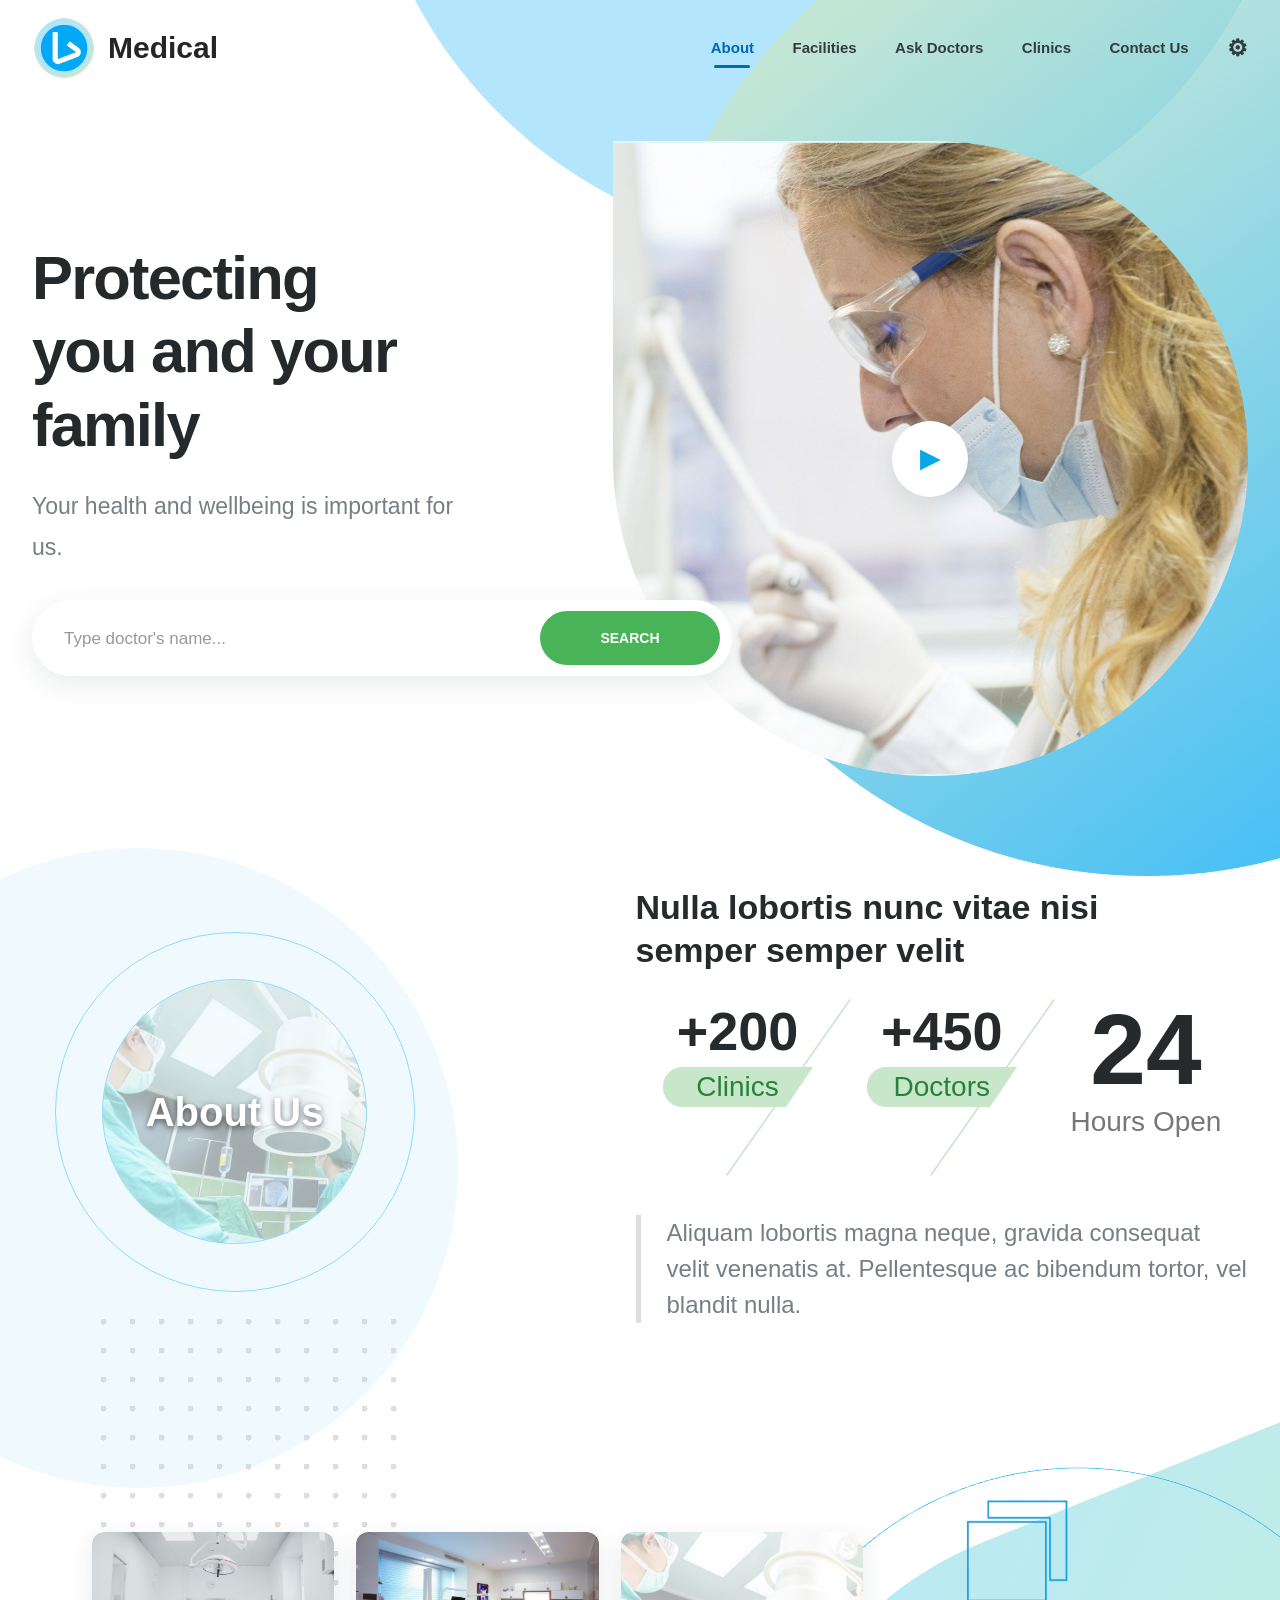
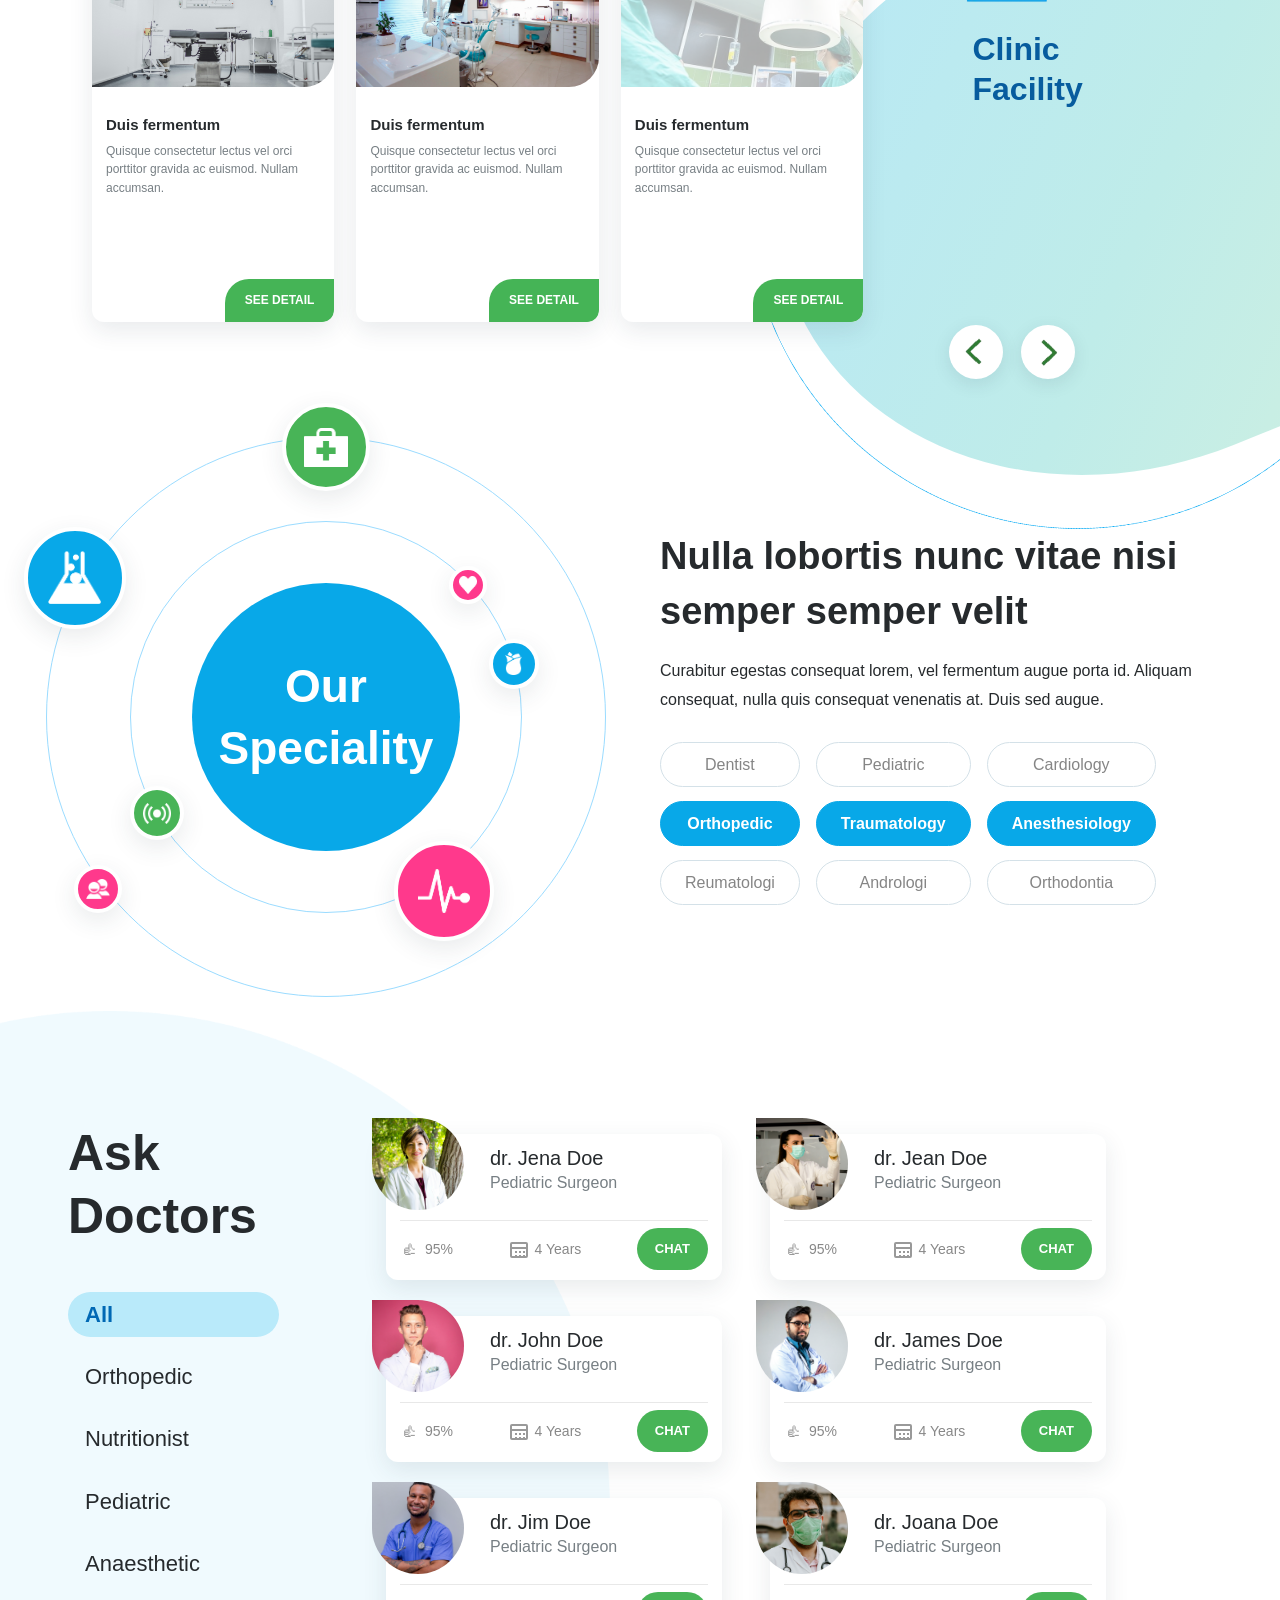
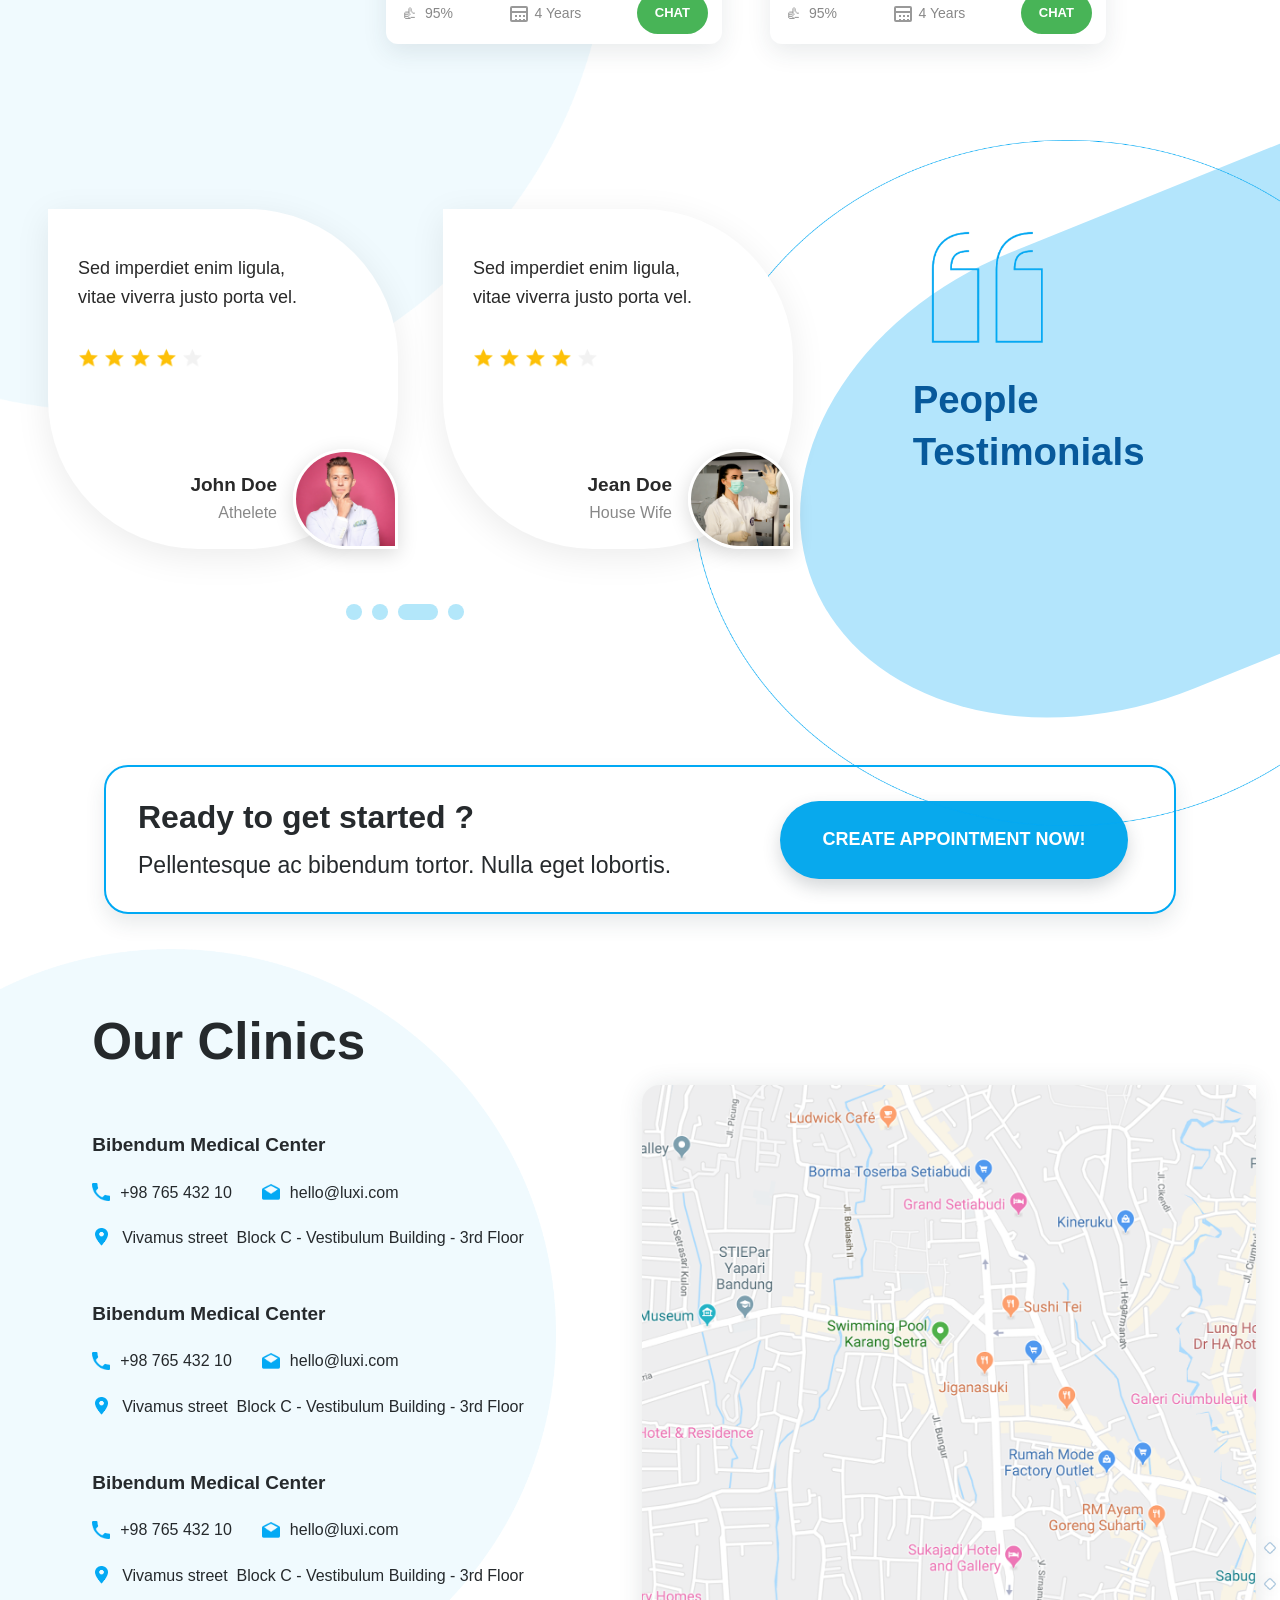
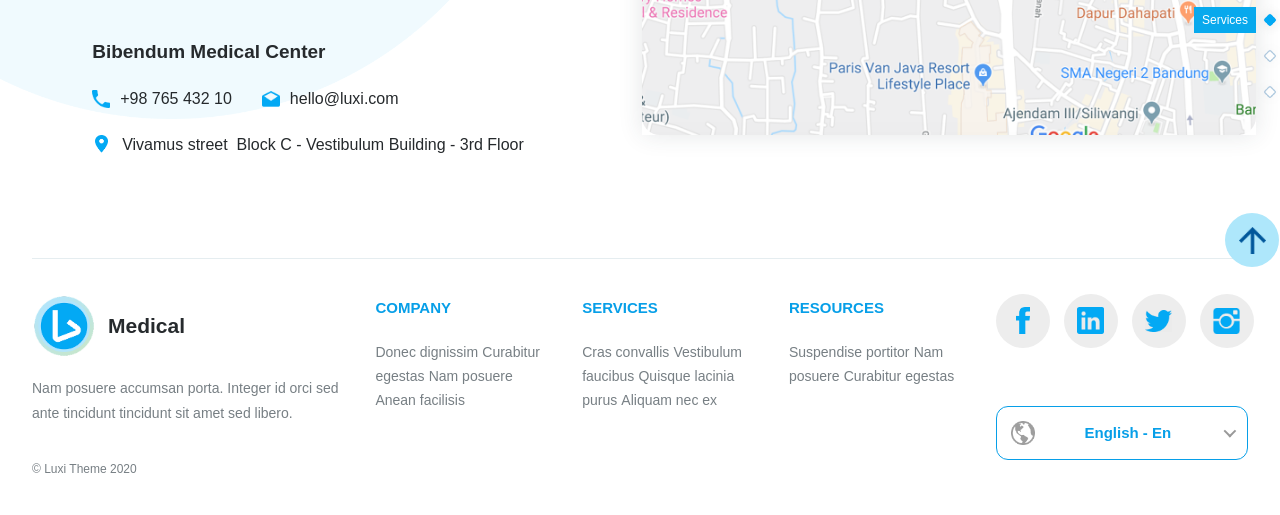
==== commit 3217fc09: "perubahan final" ====
--- a/index.html
+++ b/index.html
@@ -5,64 +5,65 @@
     <meta name="viewport" content="width=device-width, initial-scale=1.0" />
     <meta
       name="description"
-      content="Medical Light ? informasi klinik, dokter, fasilitas, dan layanan kesehatan."
+      content="Medical Light - informasi klinik, dokter, fasilitas, dan layanan kesehatan."
     />
     <title>Medical Light | Clinic & Healthcare</title>
     <link rel="stylesheet" href="style.css" />
   </head>
   <body>
-    
-<header class="site-header container" id="home">
+    <header class="site-header container" id="home">
       <a href="#" class="brand">
-        <img src="img/logo-medical.png" alt="Medical Logo">
+        <img src="img/logo-medical.png" alt="Medical Logo" />
         <span>Medical</span>
-    </a>
-
-  <nav class="main-nav" aria-label="Navigasi utama">
-    <a class="active" href="#about">About</a>
-    <a href="#facilities">Facilities</a>
-    <a href="#doctors">Ask Doctors</a>
-    <a href="#clinics">Clinics</a>
-    <a href="#contact">Contact Us</a>
-    <a class="settings-link" href="#contact" aria-label="Settings">&#9881;</a>
-  </nav>
-</header>
-
-<main>
-  <section class="hero container">
-    <div class="hero-background">
-      <img src="img/oval-header.png" class="oval oval-main" alt="">
-      <img src="img/Oval-samping.png" class="oval oval-side" alt="">
-    </div>
-
-    <div class="hero-content">
-      <h1>Protecting<br>you and your<br>family</h1>
-      <p>Your health and wellbeing is important for us.</p>
-
-      <form class="search-form" action="#doctors">
-        <label class="sr-only" for="doctor-search">
-          Cari nama dokter
-        </label>
-        <input
-          id="doctor-search"
-          type="search"
-          placeholder="Type doctor's name..."
+      </a>
+
+      <nav class="main-nav" aria-label="Navigasi utama">
+        <a class="active" href="#about">About</a>
+        <a href="#facilities">Facilities</a>
+        <a href="#doctors">Ask Doctors</a>
+        <a href="#clinics">Clinics</a>
+        <a href="#contact">Contact Us</a>
+        <a class="settings-link" href="#contact" aria-label="Settings"
+          >&#9881;</a
         >
-        <button type="submit">SEARCH</button>
-      </form>
-    </div>
-
-    <div class="hero-image">
-      <img
-        class="photo"
-        src="img/doctor-563429_1920.png"
-        alt="Dokter sedang melakukan pemeriksaan"
-      >
-      <button class="play-button" type="button" aria-label="Putar video">
-        &#9654;
-      </button>
-    </div>
-  </section>
+      </nav>
+    </header>
+
+    <main>
+      <section class="hero container">
+        <div class="hero-background">
+          <img src="img/oval-header.png" class="oval oval-main" alt="" />
+          <img src="img/Oval-samping.png" class="oval oval-side" alt="" />
+        </div>
+
+        <div class="hero-content">
+          <h1>Protecting<br />you and your<br />family</h1>
+          <p>Your health and wellbeing is important for us.</p>
+
+          <form class="search-form" action="#doctors">
+            <label class="sr-only" for="doctor-search">
+              Cari nama dokter
+            </label>
+            <input
+              id="doctor-search"
+              type="search"
+              placeholder="Type doctor's name..."
+            />
+            <button type="submit">SEARCH</button>
+          </form>
+        </div>
+
+        <div class="hero-image">
+          <img
+            class="photo"
+            src="img/doctor-563429_1920.png"
+            alt="Dokter sedang melakukan pemeriksaan"
+          />
+          <button class="play-button" type="button" aria-label="Putar video">
+            &#9654;
+          </button>
+        </div>
+      </section>
 
       <section class="about container" id="about">
         <div class="about-visual">
@@ -83,12 +84,22 @@
               <strong>+200</strong>
               <span>Clinics</span>
             </div>
-            <img class="stats-line stats-line-one" src="img/line-aboutus.png" alt="" aria-hidden="true">
+            <img
+              class="stats-line stats-line-one"
+              src="img/line-aboutus.png"
+              alt=""
+              aria-hidden="true"
+            />
             <div>
               <strong>+450</strong>
               <span>Doctors</span>
             </div>
-            <img class="stats-line stats-line-two" src="img/line-aboutus.png" alt="" aria-hidden="true">
+            <img
+              class="stats-line stats-line-two"
+              src="img/line-aboutus.png"
+              alt=""
+              aria-hidden="true"
+            />
             <div>
               <strong>24</strong>
               <span>Hours Open</span>
@@ -102,65 +113,59 @@
         </div>
       </section>
 
-
-<section class="facility-section container" id="facilities">
-
-  <div class="facility-cards">
-    <article class="card">
-      <img
-        src="img/ruang-operasi.jpg"
-        alt="Ruang operasi rumah sakit"
-      />
-      <h3>Duis fermentum</h3>
-      <p class="muted">
-        Quisque consectetur lectus vel orci porttitor gravida ac euismod.
-        Nullam accumsan.
-      </p>
-      <a href="#clinics" class="button">SEE DETAIL</a>
-    </article>
-
-    <article class="card">
-      <img
-        src="img/ruangan.jpg"
-        alt="Ruang perawatan pasien"
-      />
-      <h3>Duis fermentum</h3>
-      <p class="muted">
-        Quisque consectetur lectus vel orci porttitor gravida ac euismod.
-        Nullam accumsan.
-      </p>
-      <a href="#clinics" class="button">SEE DETAIL</a>
-    </article>
-
-    <article class="card">
-      <img
-        src="img/clinic-1807543_1280.png"
-        alt="Fasilitas dan peralatan medis"
-      />
-      <h3>Duis fermentum</h3>
-      <p class="muted">
-        Quisque consectetur lectus vel orci porttitor gravida ac euismod.
-        Nullam accumsan.
-      </p>
-      <a href="#clinics" class="button">SEE DETAIL</a>
-    </article>
-  </div>
-
-  <aside class="facility-panel">
-    <img src="img/oval.png" alt="" class="facility-oval">
-
-    <img src="img/persegi.png" alt="" class="facility-icon">
-
-    <h2>Clinic<br>Facility</h2>
-
-    <div class="facility-arrows">
-      <button type="button" aria-label="Fasilitas sebelumnya"><img src="img/sikiri.png" alt=""></button>
-      <button type="button" aria-label="Fasilitas berikutnya"><img src="img/sikanan.png" alt=""></button>
-    </div>
-  </aside>
-
-</section>
-
+      <section class="facility-section container" id="facilities">
+        <div class="facility-cards">
+          <article class="card">
+            <img src="img/ruang-operasi.jpg" alt="Ruang operasi rumah sakit" />
+            <h3>Duis fermentum</h3>
+            <p class="muted">
+              Quisque consectetur lectus vel orci porttitor gravida ac euismod.
+              Nullam accumsan.
+            </p>
+            <a href="#clinics" class="button">SEE DETAIL</a>
+          </article>
+
+          <article class="card">
+            <img src="img/ruangan.jpg" alt="Ruang perawatan pasien" />
+            <h3>Duis fermentum</h3>
+            <p class="muted">
+              Quisque consectetur lectus vel orci porttitor gravida ac euismod.
+              Nullam accumsan.
+            </p>
+            <a href="#clinics" class="button">SEE DETAIL</a>
+          </article>
+
+          <article class="card">
+            <img
+              src="img/clinic-1807543_1280.png"
+              alt="Fasilitas dan peralatan medis"
+            />
+            <h3>Duis fermentum</h3>
+            <p class="muted">
+              Quisque consectetur lectus vel orci porttitor gravida ac euismod.
+              Nullam accumsan.
+            </p>
+            <a href="#clinics" class="button">SEE DETAIL</a>
+          </article>
+        </div>
+
+        <aside class="facility-panel">
+          <img src="img/oval.png" alt="" class="facility-oval" />
+
+          <img src="img/persegi.png" alt="" class="facility-icon" />
+
+          <h2>Clinic<br />Facility</h2>
+
+          <div class="facility-arrows">
+            <button type="button" aria-label="Fasilitas sebelumnya">
+              <img src="img/sikiri.png" alt="" />
+            </button>
+            <button type="button" aria-label="Fasilitas berikutnya">
+              <img src="img/sikanan.png" alt="" />
+            </button>
+          </div>
+        </aside>
+      </section>
 
       <!-- daftar spesialisasi dokter -->
       <section class="specialty-section container" id="specialty">
@@ -170,13 +175,27 @@
 
           <div class="specialty-center">Our<br />Speciality</div>
 
-          <span class="specialty-icon icon-top"><img src="img/medkit.png" alt=""/></span>
-          <span class="specialty-icon icon-left"><img src="img/camera.png" alt="" /></span>
-          <span class="specialty-icon icon-right"><img src="img/heart.png" alt="" /></span>
-          <span class="specialty-icon icon-bottom"><img src="img/line.png" alt="" /></span>
-          <span class="specialty-icon icon-lower-left"><img src="img/android-contacts.png" alt="" /></span>
-          <span class="specialty-icon icon-wifi"><img src="img/wifi.png" alt="" /></span>
-          <span class="specialty-icon icon-lower-right"><img src="img/group.png" alt="" /></span>
+          <span class="specialty-icon icon-top"
+            ><img src="img/medkit.png" alt=""
+          /></span>
+          <span class="specialty-icon icon-left"
+            ><img src="img/camera.png" alt=""
+          /></span>
+          <span class="specialty-icon icon-right"
+            ><img src="img/heart.png" alt=""
+          /></span>
+          <span class="specialty-icon icon-bottom"
+            ><img src="img/line.png" alt=""
+          /></span>
+          <span class="specialty-icon icon-lower-left"
+            ><img src="img/android-contacts.png" alt=""
+          /></span>
+          <span class="specialty-icon icon-wifi"
+            ><img src="img/wifi.png" alt=""
+          /></span>
+          <span class="specialty-icon icon-lower-right"
+            ><img src="img/group.png" alt=""
+          /></span>
         </div>
 
         <div class="specialty-content">
@@ -204,7 +223,12 @@
 
       <!-- dokter -->
       <section class="container" id="doctors">
-        <img class="doctors-oval" src="img/oval-ourclinic.png" alt="" aria-hidden="true">
+        <img
+          class="doctors-oval"
+          src="img/oval-ourclinic.png"
+          alt=""
+          aria-hidden="true"
+        />
         <h2>Ask Doctors</h2>
         <div class="tags">
           <a class="selected" href="#doctors">All</a>
@@ -216,103 +240,175 @@
 
         <div class="grid doctor-grid">
           <article class="card doctor-card">
-            <img
-              src="img/dr-jena.jpg"
-              alt="dr. Jena Doe"
-            />
+            <img src="img/dr-jena.jpg" alt="dr. Jena Doe" />
             <div class="doctor-card-content">
               <div class="doctor-card-heading">
                 <h3>dr. Jena Doe</h3>
                 <p class="muted">Pediatric Surgeon</p>
               </div>
               <div class="doctor-card-details">
-                <span class="doctor-rating"><button class="jempol-button" type="button" aria-label="Jempol" tabindex="-1">&#128077;&#65038;</button>95%</span>
-                <span class="doctor-experience"><span class="doctor-meta-icon calendar-icon" aria-hidden="true"></span>4 Years</span>
+                <span class="doctor-rating"
+                  ><button
+                    class="jempol-button"
+                    type="button"
+                    aria-label="Jempol"
+                    tabindex="-1"
+                  >
+                    &#128077;&#65038;</button
+                  >95%</span
+                >
+                <span class="doctor-experience"
+                  ><span
+                    class="doctor-meta-icon calendar-icon"
+                    aria-hidden="true"
+                  ></span
+                  >4 Years</span
+                >
                 <a href="#contact" class="button">CHAT</a>
               </div>
             </div>
           </article>
           <article class="card doctor-card">
-            <img
-              src="img/dr-jean.jpg"
-              alt="dr. Jean Doe"
-            />
+            <img src="img/dr-jean.jpg" alt="dr. Jean Doe" />
             <div class="doctor-card-content">
               <div class="doctor-card-heading">
                 <h3>dr. Jean Doe</h3>
                 <p class="muted">Pediatric Surgeon</p>
               </div>
               <div class="doctor-card-details">
-                <span class="doctor-rating"><button class="jempol-button" type="button" aria-label="Jempol" tabindex="-1">&#128077;&#65038;</button>95%</span>
-                <span class="doctor-experience"><span class="doctor-meta-icon calendar-icon" aria-hidden="true"></span>4 Years</span>
+                <span class="doctor-rating"
+                  ><button
+                    class="jempol-button"
+                    type="button"
+                    aria-label="Jempol"
+                    tabindex="-1"
+                  >
+                    &#128077;&#65038;</button
+                  >95%</span
+                >
+                <span class="doctor-experience"
+                  ><span
+                    class="doctor-meta-icon calendar-icon"
+                    aria-hidden="true"
+                  ></span
+                  >4 Years</span
+                >
                 <a href="#contact" class="button">CHAT</a>
               </div>
             </div>
           </article>
           <article class="card doctor-card">
-            <img
-              src="img/dr-john.jpg"
-              alt="dr. John Doe"
-            />
+            <img src="img/dr-john.jpg" alt="dr. John Doe" />
             <div class="doctor-card-content">
               <div class="doctor-card-heading">
                 <h3>dr. John Doe</h3>
                 <p class="muted">Pediatric Surgeon</p>
               </div>
               <div class="doctor-card-details">
-                <span class="doctor-rating"><button class="jempol-button" type="button" aria-label="Jempol" tabindex="-1">&#128077;&#65038;</button>95%</span>
-                <span class="doctor-experience"><span class="doctor-meta-icon calendar-icon" aria-hidden="true"></span>4 Years</span>
+                <span class="doctor-rating"
+                  ><button
+                    class="jempol-button"
+                    type="button"
+                    aria-label="Jempol"
+                    tabindex="-1"
+                  >
+                    &#128077;&#65038;</button
+                  >95%</span
+                >
+                <span class="doctor-experience"
+                  ><span
+                    class="doctor-meta-icon calendar-icon"
+                    aria-hidden="true"
+                  ></span
+                  >4 Years</span
+                >
                 <a href="#contact" class="button">CHAT</a>
               </div>
             </div>
           </article>
           <article class="card doctor-card">
-            <img
-              src="img/dr-james.jpg"
-              alt="dr. James Doe"
-            />
+            <img src="img/dr-james.jpg" alt="dr. James Doe" />
             <div class="doctor-card-content">
               <div class="doctor-card-heading">
                 <h3>dr. James Doe</h3>
                 <p class="muted">Pediatric Surgeon</p>
               </div>
               <div class="doctor-card-details">
-                <span class="doctor-rating"><button class="jempol-button" type="button" aria-label="Jempol" tabindex="-1">&#128077;&#65038;</button>95%</span>
-                <span class="doctor-experience"><span class="doctor-meta-icon calendar-icon" aria-hidden="true"></span>4 Years</span>
+                <span class="doctor-rating"
+                  ><button
+                    class="jempol-button"
+                    type="button"
+                    aria-label="Jempol"
+                    tabindex="-1"
+                  >
+                    &#128077;&#65038;</button
+                  >95%</span
+                >
+                <span class="doctor-experience"
+                  ><span
+                    class="doctor-meta-icon calendar-icon"
+                    aria-hidden="true"
+                  ></span
+                  >4 Years</span
+                >
                 <a href="#contact" class="button">CHAT</a>
               </div>
             </div>
           </article>
           <article class="card doctor-card">
-            <img
-              src="img/dr-jim.jpg"
-              alt="dr. Jim Doe"
-            />
+            <img src="img/dr-jim.jpg" alt="dr. Jim Doe" />
             <div class="doctor-card-content">
               <div class="doctor-card-heading">
                 <h3>dr. Jim Doe</h3>
                 <p class="muted">Pediatric Surgeon</p>
               </div>
               <div class="doctor-card-details">
-                <span class="doctor-rating"><button class="jempol-button" type="button" aria-label="Jempol" tabindex="-1">&#128077;&#65038;</button>95%</span>
-                <span class="doctor-experience"><span class="doctor-meta-icon calendar-icon" aria-hidden="true"></span>4 Years</span>
+                <span class="doctor-rating"
+                  ><button
+                    class="jempol-button"
+                    type="button"
+                    aria-label="Jempol"
+                    tabindex="-1"
+                  >
+                    &#128077;&#65038;</button
+                  >95%</span
+                >
+                <span class="doctor-experience"
+                  ><span
+                    class="doctor-meta-icon calendar-icon"
+                    aria-hidden="true"
+                  ></span
+                  >4 Years</span
+                >
                 <a href="#contact" class="button">CHAT</a>
               </div>
             </div>
           </article>
           <article class="card doctor-card">
-            <img
-              src="img/dr-joana.jpg"
-              alt="dr. Joana Doe"
-            />
+            <img src="img/dr-joana.jpg" alt="dr. Joana Doe" />
             <div class="doctor-card-content">
               <div class="doctor-card-heading">
                 <h3>dr. Joana Doe</h3>
                 <p class="muted">Pediatric Surgeon</p>
               </div>
               <div class="doctor-card-details">
-                <span class="doctor-rating"><button class="jempol-button" type="button" aria-label="Jempol" tabindex="-1">&#128077;&#65038;</button>95%</span>
-                <span class="doctor-experience"><span class="doctor-meta-icon calendar-icon" aria-hidden="true"></span>4 Years</span>
+                <span class="doctor-rating"
+                  ><button
+                    class="jempol-button"
+                    type="button"
+                    aria-label="Jempol"
+                    tabindex="-1"
+                  >
+                    &#128077;&#65038;</button
+                  >95%</span
+                >
+                <span class="doctor-experience"
+                  ><span
+                    class="doctor-meta-icon calendar-icon"
+                    aria-hidden="true"
+                  ></span
+                  >4 Years</span
+                >
                 <a href="#contact" class="button">CHAT</a>
               </div>
             </div>
@@ -320,197 +416,263 @@
         </div>
       </section>
 
-
-<!-- PEOPLE TESTIMONIALS -->
-<section class="testimonials-section" id="testimonials">
-  <div class="testimonials-list">
-
-    <article class="testimonial-card">
-      <p class="testimonial-text">
-        Sed imperdiet enim ligula, vitae viverra justo porta vel.
-      </p>
-
-      <div class="testimonial-stars" aria-label="4 dari 5 bintang">
-        <img src="img/star.png" alt="" aria-hidden="true"><img src="img/star.png" alt="" aria-hidden="true"><img src="img/star.png" alt="" aria-hidden="true"><img src="img/star.png" alt="" aria-hidden="true"><img class="empty-star" src="img/star.png" alt="" aria-hidden="true">
-      </div>
-
-      <div class="testimonial-author">
-        <div>
-          <h3>John Doe</h3>
-          <p>Athelete</p>
-        </div>
-        <img src="img/dr-john.jpg" alt="John Doe">
-      </div>
-    </article>
-
-    <article class="testimonial-card">
-      <p class="testimonial-text">
-        Sed imperdiet enim ligula, vitae viverra justo porta vel.
-      </p>
-
-      <div class="testimonial-stars" aria-label="4 dari 5 bintang">
-        <img src="img/star.png" alt="" aria-hidden="true"><img src="img/star.png" alt="" aria-hidden="true"><img src="img/star.png" alt="" aria-hidden="true"><img src="img/star.png" alt="" aria-hidden="true"><img class="empty-star" src="img/star.png" alt="" aria-hidden="true">
-      </div>
-
-      <div class="testimonial-author">
-        <div>
-          <h3>Jean Doe</h3>
-          <p>House Wife</p>
-        </div>
-        <img src="img/dr-jean.jpg" alt="Jean Doe">
-      </div>
-    </article>
-
-    <article class="testimonial-card testimonial-card-partial">
-      <p class="testimonial-text">
-        Sed imperdiet enim ligula, vitae viverra justo porta vel.
-      </p>
-
-      <div class="testimonial-stars" aria-label="4 dari 5 bintang">
-        <img src="img/star.png" alt="" aria-hidden="true"><img src="img/star.png" alt="" aria-hidden="true"><img src="img/star.png" alt="" aria-hidden="true"><img src="img/star.png" alt="" aria-hidden="true"><img class="empty-star" src="img/star.png" alt="" aria-hidden="true">
-      </div>
-
-      <div class="testimonial-author">
-        <div>
-          <h3>Alex Doe</h3>
-          <p>Patient</p>
-        </div>
-        <img src="ruang-operasi.jpg" alt="Alex Doe">
-      </div>
-    </article>
-
-    <div class="testimonial-dots" aria-label="Slide testimonial">
-      <span></span>
-      <span></span>
-      <span class="active"></span>
-      <span></span>
-    </div>
-  </div>
-
-  <aside class="testimonial-panel">
-    <img class="testimonial-quote" src="img/petik.png">
-    <h2>People<br>Testimonials</h2>
-  </aside>
-</section>
+      <!-- PEOPLE TESTIMONIALS -->
+      <section class="testimonials-section" id="testimonials">
+        <div class="testimonials-list">
+          <article class="testimonial-card">
+            <p class="testimonial-text">
+              Sed imperdiet enim ligula, vitae viverra justo porta vel.
+            </p>
+
+            <div class="testimonial-stars" aria-label="4 dari 5 bintang">
+              <img src="img/star.png" alt="" aria-hidden="true" /><img
+                src="img/star.png"
+                alt=""
+                aria-hidden="true"
+              /><img src="img/star.png" alt="" aria-hidden="true" /><img
+                src="img/star.png"
+                alt=""
+                aria-hidden="true"
+              /><img
+                class="empty-star"
+                src="img/star.png"
+                alt=""
+                aria-hidden="true"
+              />
+            </div>
+
+            <div class="testimonial-author">
+              <div>
+                <h3>John Doe</h3>
+                <p>Athelete</p>
+              </div>
+              <img src="img/dr-john.jpg" alt="John Doe" />
+            </div>
+          </article>
+
+          <article class="testimonial-card">
+            <p class="testimonial-text">
+              Sed imperdiet enim ligula, vitae viverra justo porta vel.
+            </p>
+
+            <div class="testimonial-stars" aria-label="4 dari 5 bintang">
+              <img src="img/star.png" alt="" aria-hidden="true" /><img
+                src="img/star.png"
+                alt=""
+                aria-hidden="true"
+              /><img src="img/star.png" alt="" aria-hidden="true" /><img
+                src="img/star.png"
+                alt=""
+                aria-hidden="true"
+              /><img
+                class="empty-star"
+                src="img/star.png"
+                alt=""
+                aria-hidden="true"
+              />
+            </div>
+
+            <div class="testimonial-author">
+              <div>
+                <h3>Jean Doe</h3>
+                <p>House Wife</p>
+              </div>
+              <img src="img/dr-jean.jpg" alt="Jean Doe" />
+            </div>
+          </article>
+
+          <article class="testimonial-card testimonial-card-partial">
+            <p class="testimonial-text">
+              Sed imperdiet enim ligula, vitae viverra justo porta vel.
+            </p>
+
+            <div class="testimonial-stars" aria-label="4 dari 5 bintang">
+              <img src="img/star.png" alt="" aria-hidden="true" /><img
+                src="img/star.png"
+                alt=""
+                aria-hidden="true"
+              /><img src="img/star.png" alt="" aria-hidden="true" /><img
+                src="img/star.png"
+                alt=""
+                aria-hidden="true"
+              /><img
+                class="empty-star"
+                src="img/star.png"
+                alt=""
+                aria-hidden="true"
+              />
+            </div>
+
+            <div class="testimonial-author">
+              <div>
+                <h3>Alex Doe</h3>
+                <p>Patient</p>
+              </div>
+              <img src="ruang-operasi.jpg" alt="Alex Doe" />
+            </div>
+          </article>
+
+          <div class="testimonial-dots" aria-label="Slide testimonial">
+            <span></span>
+            <span></span>
+            <span class="active"></span>
+            <span></span>
+          </div>
+        </div>
+
+        <aside class="testimonial-panel">
+          <img class="testimonial-quote" src="img/petik.png" />
+          <h2>People<br />Testimonials</h2>
+        </aside>
+      </section>
+
+      <section class="container">
+        <div class="cta">
+          <div class="cta-content">
+            <h2>Ready to get started ?</h2>
+            <p>Pellentesque ac bibendum tortor. Nulla eget lobortis.</p>
+          </div>
+          <a href="#contact" class="button">Create appointment now!</a>
+        </div>
+      </section>
 
       <!-- alamat -->
-<section class="clinics" id="clinics">
-  <img class="clinics-oval" src="img/oval-ourclinic.png" alt="" aria-hidden="true" />
-  <div class="clinics-info">
-    <h2>Our Clinics</h2>
-
-    <article class="clinic-item">
-      <h3>Bibendum Medical Center</h3>
-      <div class="clinic-contact">
-        <p><img src="img/android-call.png" alt="" class="clinic-icon">
-    +98 765 432 10
-  </p>
-    <p><img src="img/android-drafts.png" alt="" class="clinic-icon">
-    hello@luxi.com
-  </p>
-      </div>
-      <p class="clinic-address">
-        <img src="img/android-pin.png" alt="" class="clinic-icon">Vivamus street&nbsp; Block C - Vestibulum Building - 3rd Floor
-      </p>
-    </article>
-
-  
-<article class="clinic-item">
-  <h3>Bibendum Medical Center</h3>
-  <div class="clinic-contact">
-    <p><img src="img/android-call.png" alt="" class="clinic-icon">
-      +98 765 432 10
-    </p>
-    <p><img src="img/android-drafts.png" alt="" class="clinic-icon">
-      hello@luxi.com
-    </p>
-  </div>
-  <p class="clinic-address">
-        <img src="img/android-pin.png" alt="" class="clinic-icon">
-    Vivamus street&nbsp; Block C - Vestibulum Building - 3rd Floor
-  </p>
-</article>
-
-<article class="clinic-item">
-  <h3>Bibendum Medical Center</h3>
-  <div class="clinic-contact">
-    <p><img src="img/android-call.png" alt="" class="clinic-icon">
-      +98 765 432 10
-    </p>
-    <p><img src="img/android-drafts.png" alt="" class="clinic-icon">
-      hello@luxi.com
-    </p>
-  </div>
-
-  <p class="clinic-address">
-        <img src="img/android-pin.png" alt="" class="clinic-icon">
-    Vivamus street&nbsp; Block C - Vestibulum Building - 3rd Floor
-  </p>
-</article>
-
-
-    <article class="clinic-item">
-      <h3>Bibendum Medical Center</h3>
-      <div class="clinic-contact">
-        <p><img src="img/android-call.png" alt="" class="clinic-icon">+98 765 432 10</p>
-        <p><img src="img/android-drafts.png" alt="" class="clinic-icon"> hello@luxi.com</p>
-      </div>
-      <p class="clinic-address">
-        <img src="img/android-pin.png" alt="" class="clinic-icon"> Vivamus street&nbsp; Block C - Vestibulum Building - 3rd Floor
-      </p>
-    </article>
-  </div>
-
-<div class="clinics-map">
-  <img
-    src="img/peta.png"
-    alt="Peta lokasi klinik"
-    class="clinics-map-image"
-  >
- 
-<div class="map-navigation">
-  <a href="#home" class="map-nav-item" aria-label="Home">
-    <img src="img/rectangleks.png" alt="">
-  </a>
-
-  <a href="#about" class="map-nav-item" aria-label="About">
-    <img src="img/rectangleks.png" alt="">
-  </a>
-
-  <a href="#services" class="map-nav-item" aria-label="Services">
-    <img src="img/rectangle.png" alt="">
-  </a>
-
-  <a href="#doctors" class="map-nav-item" aria-label="Doctors">
-    <img src="img/rectangleks.png" alt="">
-  </a>
-
-  <a href="#contact" class="map-nav-item" aria-label="Contact">
-    <img src="img/rectangleks.png" alt="">
-  </a>
-</div>
-
-<a href="#home" class="back-to-top" aria-label="Kembali ke atas">
-  <img src="img/android-arrow-up.png" alt="">
-</a>
-
-</div>
-</section>
-
+      <section class="clinics" id="clinics">
+        <img
+          class="clinics-oval"
+          src="img/oval-ourclinic.png"
+          alt=""
+          aria-hidden="true"
+        />
+        <div class="clinics-info">
+          <h2>Our Clinics</h2>
+
+          <article class="clinic-item">
+            <h3>Bibendum Medical Center</h3>
+            <div class="clinic-contact">
+              <p>
+                <img src="img/android-call.png" alt="" class="clinic-icon" />
+                +98 765 432 10
+              </p>
+              <p>
+                <img src="img/android-drafts.png" alt="" class="clinic-icon" />
+                hello@luxi.com
+              </p>
+            </div>
+            <p class="clinic-address">
+              <img
+                src="img/android-pin.png"
+                alt=""
+                class="clinic-icon"
+              />Vivamus street&nbsp; Block C - Vestibulum Building - 3rd Floor
+            </p>
+          </article>
+
+          <article class="clinic-item">
+            <h3>Bibendum Medical Center</h3>
+            <div class="clinic-contact">
+              <p>
+                <img src="img/android-call.png" alt="" class="clinic-icon" />
+                +98 765 432 10
+              </p>
+              <p>
+                <img src="img/android-drafts.png" alt="" class="clinic-icon" />
+                hello@luxi.com
+              </p>
+            </div>
+            <p class="clinic-address">
+              <img src="img/android-pin.png" alt="" class="clinic-icon" />
+              Vivamus street&nbsp; Block C - Vestibulum Building - 3rd Floor
+            </p>
+          </article>
+
+          <article class="clinic-item">
+            <h3>Bibendum Medical Center</h3>
+            <div class="clinic-contact">
+              <p>
+                <img src="img/android-call.png" alt="" class="clinic-icon" />
+                +98 765 432 10
+              </p>
+              <p>
+                <img src="img/android-drafts.png" alt="" class="clinic-icon" />
+                hello@luxi.com
+              </p>
+            </div>
+
+            <p class="clinic-address">
+              <img src="img/android-pin.png" alt="" class="clinic-icon" />
+              Vivamus street&nbsp; Block C - Vestibulum Building - 3rd Floor
+            </p>
+          </article>
+
+          <article class="clinic-item">
+            <h3>Bibendum Medical Center</h3>
+            <div class="clinic-contact">
+              <p>
+                <img src="img/android-call.png" alt="" class="clinic-icon" />+98
+                765 432 10
+              </p>
+              <p>
+                <img src="img/android-drafts.png" alt="" class="clinic-icon" />
+                hello@luxi.com
+              </p>
+            </div>
+            <p class="clinic-address">
+              <img src="img/android-pin.png" alt="" class="clinic-icon" />
+              Vivamus street&nbsp; Block C - Vestibulum Building - 3rd Floor
+            </p>
+          </article>
+        </div>
+
+        <div class="clinics-map">
+          <img
+            src="img/peta.png"
+            alt="Peta lokasi klinik"
+            class="clinics-map-image"
+          />
+
+          <div class="map-navigation">
+            <a href="#home" class="map-nav-item" aria-label="Home">
+              <img src="img/rectangleks.png" alt="" />
+            </a>
+
+            <a href="#about" class="map-nav-item" aria-label="About">
+              <img src="img/rectangleks.png" alt="" />
+            </a>
+
+            <a href="#services" class="map-nav-item" aria-label="Services">
+              <img src="img/rectangle.png" alt="" />
+            </a>
+
+            <a href="#doctors" class="map-nav-item" aria-label="Doctors">
+              <img src="img/rectangleks.png" alt="" />
+            </a>
+
+            <a href="#contact" class="map-nav-item" aria-label="Contact">
+              <img src="img/rectangleks.png" alt="" />
+            </a>
+          </div>
+
+          <a href="#home" class="back-to-top" aria-label="Kembali ke atas">
+            <img src="img/android-arrow-up.png" alt="" />
+          </a>
+        </div>
+      </section>
+    </main>
 
     <!-- footer -->
     <footer class="site-footer container" id="contact">
       <div>
-        
-<a class="brand" href="#home">
-  <img src="img/logo-medical.png" alt="" class="footer-logo">
-  Medical
-</a>
+        <a class="brand" href="#home">
+          <img src="img/logo-medical.png" alt="" class="footer-logo" />
+          Medical
+        </a>
 
         <p class="muted">
-           Nam posuere accumsan porta. Integer id orci
-      sed ante tincidunt tincidunt sit amet sed libero.
-        <p></p><small class="muted">&#169; Luxi Theme 2020</small></p>
+          Nam posuere accumsan porta. Integer id orci sed ante tincidunt
+          tincidunt sit amet sed libero.
+        </p>
+        <small class="muted">&#169; Luxi Theme 2020</small>
       </div>
       <div>
         <h3>COMPANY</h3>
@@ -532,34 +694,32 @@
         <a href="#contact">Nam posuere</a>
         <a href="#contact">Curabitur egestas</a>
       </div>
-      
-<!-- Social media dan pilihan bahasa -->
-<div class="footer-extra">
-  <div class="footer-socials">
-    <a href="#" aria-label="Facebook">
-      <img src="img/social-facebook.png" alt="">
-    </a>
-
-    <a href="#" aria-label="LinkedIn">
-      <img src="img/linkind.png" alt="">
-    </a>
-
-    <a href="#" aria-label="Twitter">
-      <img src="img/social-twitter.png" alt="">
-    </a>
-
-    <a href="#" aria-label="Instagram">
-      <img src="img/social-instagram.png" alt="">
-    </a>
-  </div>
-
-  <button class="footer-language" type="button">
-  <img src="img/location.png" alt="Language" class="language-icon">
-  <span>English - En</span>
-  <span class="language-arrow"></span>
-</button>
-
+
+      <div class="footer-extra">
+        <div class="footer-socials">
+          <a href="#" aria-label="Facebook">
+            <img src="img/social-facebook.png" alt="" />
+          </a>
+
+          <a href="#" aria-label="LinkedIn">
+            <img src="img/linkind.png" alt="" />
+          </a>
+
+          <a href="#" aria-label="Twitter">
+            <img src="img/social-twitter.png" alt="" />
+          </a>
+
+          <a href="#" aria-label="Instagram">
+            <img src="img/social-instagram.png" alt="" />
+          </a>
+        </div>
+
+        <button class="footer-language" type="button">
+          <img src="img/location.png" alt="Language" class="language-icon" />
+          <span>English - En</span>
+          <span class="language-arrow"></span>
+        </button>
+      </div>
     </footer>
   </body>
 </html>
-
--- a/style.css
+++ b/style.css
@@ -100,14 +100,12 @@
 /* 2. HEADER DAN NAVIGASI*/
 .site-header {
   position: relative;
-  z-index: 10;
   display: flex;
   align-items: center;
   justify-content: space-between;
   gap: 30px;
   min-height: 88px;
   padding-block: 16px;
-  background: var(--white);
 }
 
 .brand {
@@ -131,8 +129,6 @@
   font-weight: 600;
   color: #252525;
 }
-
-
 
 .main-nav {
   display: flex;
@@ -211,12 +207,6 @@
   color: var(--muted);
   font-size: clamp(17px, 1.8vw, 23px);
   line-height: 1.8;
-}
-
-.hero-image {
-  position: relative;
-  z-index: 1;
-  isolation: isolate;
 }
 
 /*HERO BACKGROUND - DEKORASI DI BELAKANG FOTO */
@@ -381,7 +371,7 @@
   align-items: center;
   justify-content: center;
   min-width: 0;
-  isolation: isolate ;
+  isolation: isolate;
 }
 
 /* Lingkaran besar di belakang foto About Us */
@@ -529,104 +519,225 @@
   line-height: 1.7;
 }
 
-/* 6. CLINIC FACILITY */
+/* Klinik dan fasilitas */
 .facility-section {
+  position: relative;
   display: grid;
-  grid-template-columns: minmax(0, 3fr) minmax(210px, 1fr);
+  grid-template-columns: minmax(0, 1.65fr) minmax(250px, 0.9fr);
   align-items: stretch;
-  gap: 20px;
-  padding-top: 25px;
-  padding-bottom: 75px;
+  gap: 24px;
+  padding-top: 50px;
+  padding-bottom: 60px;
+  overflow: visible;
 }
 
 .facility-cards {
+  position: relative;
+  z-index: 2;
   display: grid;
   grid-template-columns: repeat(3, minmax(0, 1fr));
-  gap: 20px;
+  align-items: stretch;
+  gap: 22px;
   min-width: 0;
 }
 
-.facility-cards .card {
+@media (min-width: 1001px) {
+  .facility-cards {
+    transform: translateX(60px);
+  }
+}
+
+.facility-section .card {
   display: flex;
+  min-width: 0;
+  height: 390px;
+  min-height: 0;
   flex-direction: column;
-}
-
-.facility-cards .card > img {
-  height: 165px;
-}
-
-.facility-cards .card p {
+  overflow: hidden;
+  padding: 0;
+  border-radius: 12px;
+  background: #fff;
+  box-shadow: 0 8px 24px rgba(25, 50, 65, 0.1);
+}
+
+.facility-section .card > img {
+  display: block;
+  width: 100%;
+  height: 155px;
+  flex-shrink: 0;
+  border-radius: 12px 12px 30px 0;
+  object-fit: cover;
+}
+
+.facility-section .card h3 {
+  margin: 14px 14px 7px;
+  font-size: 15px;
+}
+
+.facility-section .card p {
   flex: 1;
+  margin: 0 14px 12px;
+  font-size: 12px;
+  line-height: 1.55;
+}
+
+.facility-section .card .button {
+  align-self: flex-end;
+  margin: auto 0 0 10px;
+  padding: 12px 20px;
+  border-radius: 24px 0 10px 0;
+  background: #45b456;
+  color: #fff;
+  font-size: 12px;
+  font-weight: 700;
+  text-decoration: none;
 }
 
 .facility-panel {
   position: relative;
+  z-index: 0;
   display: flex;
+  min-width: 0;
+  min-height: 400px;
   flex-direction: column;
-  align-items: flex-start;
+  align-items: center;
   justify-content: center;
-  min-height: 330px;
-  overflow: hidden;
+  overflow: visible;
   padding: 30px;
-  border-radius: 48% 0 0 48%;
-  background: linear-gradient(135deg, #c4f1f2, #9ce3f2);
+  border-radius: 0;
+  background: transparent;
+  isolation: isolate;
 }
 
 .facility-panel::before {
+  content: none;
+}
+
+.facility-panel::after {
   position: absolute;
-  inset: 12px;
-  border: 1px solid rgba(8, 168, 232, 0.35);
-  border-radius: 50%;
+  z-index: -2;
+  inset: 0% -12%;
+  border-radius: 93% 0 0 107%;
+  background: linear-gradient(135deg, #b7e8f7 0%, #bfece9 55%, #d1f0df 100%);
   content: "";
   pointer-events: none;
+  transform: rotate(-28deg);
+}
+
+@media (min-width: 1001px) {
+  .facility-panel::after {
+    top: -40%;
+    right: -45%;
+    transform: translateY(142px) rotate(-22deg);
+  }
+}
+
+.facility-oval {
+  position: absolute;
+  z-index: 0;
+  top: 50%;
+  left: 50%;
+  width: 157%;
+  max-width: none;
+  height: auto;
+  transform: translate(-44%, -40%) rotate(-12deg);
+  pointer-events: none;
 }
 
 .facility-icon {
-  display: grid;
-  place-items: center;
-  width: 48px;
-  height: 48px;
-  margin-bottom: 15px;
-  border: 1px solid var(--blue);
-  color: var(--blue-dark);
-  font-size: 30px;
+  position: relative;
+  display: block;
+  width: 154px;
+  height: 127px;
+  flex: 0 0 72px;
+  margin-bottom: 18px;
+  transform: translateY(-92px) translateX(-28px);
+  border: 0;
+  background: transparent;
+  object-fit: contain;
+}
+
+.facility-icon::before,
+.facility-icon::after {
+  content: none;
 }
 
 .facility-panel h2 {
   position: relative;
   z-index: 1;
-
-  color: var(--blue-dark);
-  font-size: clamp(23px, 2vw, 30px);
+  margin: 0;
+  transform: translateY(-92px) translateX(-10px);
+  color: #075c9e;
+  font-size: clamp(28px, 2.5vw, 38px);
+  line-height: 1.25;
+  text-align: left;
 }
 
 .facility-arrows {
   display: flex;
-  gap: 12px;
-  margin-top: 25px;
+  justify-content: center;
+  gap: 18px;
+  margin-top: 30px;
+  transform: translateY(94px) translateX(-26px);
 }
 
 .facility-arrows button {
-  display: grid;
-  place-items: center;
-  width: 44px;
-  height: 44px;
+  display: flex;
+  width: 54px;
+  height: 54px;
+  align-items: center;
+  justify-content: center;
+  padding: 0;
   border: 0;
   border-radius: 50%;
-  background: var(--white);
-  color: var(--blue-dark);
-  font-size: 30px;
+  background: #fff;
+  color: #348e43;
+  font-size: 28px;
   line-height: 1;
-  box-shadow: var(--shadow);
+  box-shadow: 0 5px 18px rgba(25, 50, 65, 0.1);
   cursor: pointer;
+}
+
+.facility-arrows button img {
+  display: block;
+  width: 40px;
+  height: 40px;
+  object-fit: contain;
+}
+
+@media (max-width: 900px) {
+  .facility-section {
+    grid-template-columns: 1fr;
+    gap: 35px;
+  }
+
+  .facility-panel {
+    min-height: 320px;
+  }
+
+  .facility-oval {
+    width: 90%;
+  }
+}
+
+@media (max-width: 600px) {
+  .facility-cards {
+    grid-template-columns: 1fr;
+    gap: 22px;
+  }
+
+  .facility-panel {
+    min-height: 300px;
+  }
+
+  .facility-oval {
+    width: 115%;
+  }
 }
 
 /* OUR SPECIALITY*/
 .specialty-section {
   display: grid;
-  grid-template-columns: minmax(0, 0.9fr) minmax(0, 1.1fr);
-  align-items: center;
-  gap: clamp(35px, 7vw, 90px);
   padding-top: 45px;
   padding-bottom: 80px;
 }
@@ -788,7 +899,7 @@
   margin-bottom: 24px;
 }
 
-\#doctors > .tags {
+#doctors > .tags {
   margin-bottom: 30px;
 }
 
@@ -834,8 +945,9 @@
   grid-template-columns: minmax(0, 2fr) minmax(300px, 1fr);
   align-items: start;
   gap: 45px;
-  width: 100%;
-  padding: 60px 0 100px 7.5%;
+  width: min(1280px, calc(100% - 64px));
+  margin-inline: auto;
+  padding: 60px 0 100px;
   box-sizing: border-box;
   overflow: visible;
 }
@@ -969,8 +1081,8 @@
 .testimonial-panel::after {
   position: absolute;
   z-index: -2;
-  inset: 0% -12%;
-  border-radius: 93% 0 0 107%;
+  inset: 0% -25%;
+  border-radius: 104% 0 0 107%;
   background: #b3e5fc;
   content: "";
   pointer-events: none;
@@ -981,11 +1093,9 @@
   .testimonial-panel::after {
     top: -32%;
     right: -34%;
-    transform: translateY(190px) translateX(-20px) rotate(-20deg)
-  }
-}
-
-
+    transform: translateY(190px) translateX(32px) rotate(-22deg);
+  }
+}
 
 .testimonial-quote {
   display: block;
@@ -1058,10 +1168,6 @@
   }
 }
 /* 10. CALL TO ACTION*/
-
-
-
-
 
 /* OUR CLINICS */
 .clinics {
@@ -1074,7 +1180,6 @@
   max-width: 1440px;
   margin: 0 auto;
   padding: 44px 24px 50px 7.2%;
-  overflow: hidden;
   isolation: isolate;
   box-sizing: border-box;
 }
@@ -1144,12 +1249,8 @@
 }
 
 .clinics-map {
-  position: relative;
   z-index: 2;
-  min-width: 0;
   min-height: 600px;
-  height: 80%;
-  overflow: hidden;
   border-radius: 20px 0 0 0;
   box-shadow: 0 0 25px rgba(38, 55, 65, 0.12);
 }
@@ -1190,12 +1291,6 @@
 
 /* HP */
 @media (max-width: 700px) {
-  .clinics {
-    grid-template-columns: 1fr;
-    gap: 15px;
-    padding: 40px 18px 0;
-  }
-
   .clinics-oval {
     width: 100%;
     height: 650px;
@@ -1247,7 +1342,6 @@
   border-top: 1px solid #e5edf0;
 }
 
-
 .site-footer > div {
   min-width: 0;
 }
@@ -1261,7 +1355,6 @@
   font-size: 21px;
 }
 
-
 .site-footer p {
   max-width: 330px;
   margin: 0 0 30px;
@@ -1282,16 +1375,13 @@
 }
 
 .site-footer a:not(.brand) {
- 
   color: var(--muted);
   font-size: 14px;
-
 }
 
 .site-footer a:not(.brand):hover {
   color: var(--blue-dark);
 }
-
 
 /* Pilihan bahasa */
 .footer-language {
@@ -1332,9 +1422,7 @@
 @media (max-width: 1000px) {
   .site-footer {
     grid-template-columns: repeat(3, minmax(0, 1fr));
-    gap: 28px;
-  }
-
+  }
 
   .footer-extra {
     grid-column: 1 / -1;
@@ -1360,7 +1448,6 @@
     grid-column: 1 / -1;
   }
 
-
   .site-footer p {
     margin-bottom: 20px;
   }
@@ -1389,7 +1476,6 @@
   .brand {
     font-size: 22px;
   }
-
 
   .main-nav {
     gap: 18px;
@@ -1436,20 +1522,6 @@
     width: 220px;
   }
 
-  .facility-section {
-    grid-template-columns: 1fr;
-  }
-
-  .facility-panel {
-    min-height: 230px;
-
-    border-radius: 25px;
-  }
-
-  .facility-panel::before {
-    border-radius: 25px;
-  }
-
   .doctor-grid {
     grid-template-columns: repeat(2, minmax(0, 1fr));
   }
@@ -1478,8 +1550,6 @@
   .brand {
     font-size: 21px;
   }
-
-
 
   .main-nav {
     justify-content: flex-start;
@@ -1582,26 +1652,11 @@
     gap: 18px;
   }
 
-  .facility-section {
-    padding-bottom: 45px;
-  }
-
-  .facility-cards {
-    grid-template-columns: 1fr;
-  }
-
-  .facility-cards .card > img {
-    height: 210px;
-  }
-
   .facility-panel {
-    min-height: 220px;
     padding: 25px;
   }
 
   .specialty-section {
-    grid-template-columns: 1fr;
-    gap: 40px;
     padding-top: 35px;
     padding-bottom: 55px;
   }
@@ -1637,7 +1692,6 @@
     width: 75px;
     height: 75px;
   }
-
 
   /* OUR CLINIC */
   .clinics {
@@ -1732,15 +1786,13 @@
   gap: 12px;
 }
 
-
-/* FIX FINAL: SOCIAL ICONS & LANGUAGE */
+/* Social media dan pilihan bahasa */
 .site-footer .footer-extra {
   width: 100%;
   min-width: 0;
 }
 
-
-/* IKON SOSIAL - FIGMA */
+/* Ikon media sosial */
 .site-footer .footer-socials {
   display: flex;
   align-items: center;
@@ -1767,13 +1819,11 @@
 }
 
 .site-footer .footer-socials img {
-
   width: 27px;
   height: 27px;
   margin: 0;
   object-fit: contain;
 }
-
 
 .site-footer .footer-socials a:hover {
   background: #e2e2e2;
@@ -1810,7 +1860,7 @@
   transform: rotate(45deg) translateY(-2px);
 }
 
-/* NAVIGATION DI SAMPING PETA */
+/* Kontrol peta klinik */
 .clinics-map {
   position: relative;
   width: 100%;
@@ -1823,266 +1873,71 @@
   display: block;
   width: 100%;
   height: 100%;
+  border-radius: 18px;
   object-fit: cover;
-  border-radius: 18px;
 }
 
 .map-navigation {
   position: absolute;
-  top: 10px;
-  right: -50px;
+  right: -28px;
+  bottom: 8px;
   z-index: 30;
-  display: flex;
-  flex-direction: column;
-  gap: 18px;
-  align-items: center;
+  display: block;
   width: 30px;
+  height: 190px;
   overflow: visible;
 }
 
 .map-nav-item {
+  position: absolute;
+  right: 0;
   display: flex;
   align-items: center;
   justify-content: center;
-  width: 30px;
-  height: 30px;
-  flex: 0 0 30px;
-  padding: 0;
-  border: none;
-  background: transparent;
-  overflow: visible;
-}
-
-.map-nav-item img {
-  display: block;
-  width: 20px;
-  height: 20px;
-  max-width: none;
-  object-fit: contain;
-  opacity: 1;
-  visibility: visible;
-  transform: rotate(45deg);
-}
-
-
-.back-to-top {
-  position: absolute;
-  right: -28px;
-  bottom: -30px;
-  z-index: 6;
-
-  display: flex;
-  align-items: center;
-  justify-content: center;
-  width: 64px;
-  height: 64px;
-  border-radius: 50%;
-  background: #aee7fb;
-}
-
-
-.back-to-top img {
-  display: block;
-  width: 30px;
-  height: 30px;
-  object-fit: contain;
-}
-
-
-/* Rapikan penanda navigasi di sisi peta klinik */
-.clinics-map .map-navigation {
-  top: 72%;
-  right: -28px;
-  gap: 8px;
-  width: 24px;
-}
-
-.clinics-map .map-nav-item {
-  width: 24px;
-  height: 26px;
-  flex-basis: 26px;
-}
-
-.clinics-map .map-nav-item img {
-  width: 14px;
-  height: 14px;
-  border: 1.5px solid #a9cde0;
-  border-radius: 3px;
-  box-sizing: border-box;
-}
-
-/* Susunan kontrol peta mengikuti acuan Figma */
-.clinics-map .map-navigation {
-  top: auto;
-  right: -28px;
-  bottom: 8px;
-  gap: 10px;
-  width: 30px;
-}
-
-.clinics-map .map-nav-item {
-  width: 28px;
-  height: 26px;
-  flex-basis: 26px;
-}
-
-.clinics-map .map-nav-item:nth-child(n + 4) {
-  display: none;
-}
-
-.clinics-map .map-nav-item:nth-child(3) {
-  position: absolute;
-  right: 28px;
-  bottom: 4px;
-  width: auto;
-  height: 26px;
-  flex-basis: auto;
-  padding: 0 8px;
-  background: #08a9ed;
-  color: #fff;
-  font-size: 12px;
-  line-height: 26px;
-  text-decoration: none;
-  white-space: nowrap;
-}
-
-.clinics-map .map-nav-item:nth-child(3)::after {
-  content: 'Services';
-}
-
-.clinics-map .map-nav-item:nth-child(3) img {
-  display: none;
-}
-
-.clinics-map .map-navigation::after {
-  content: '';
-  position: absolute;
-  right: -3px;
-  bottom: 5px;
-  width: 12px;
-  height: 12px;
-  background: #8c43ff;
-  transform: rotate(45deg);
-}
-
-/* Detail posisi kontrol sesuai crop Figma */
-.clinics-map .map-navigation {
-  bottom: 8px;
-  right: -28px;
-  height: 156px;
-  display: block;
-}
-
-.clinics-map .map-nav-item {
-  position: absolute;
-  right: 0;
-  display: flex;
-}
-
-.clinics-map .map-nav-item:nth-child(1) { bottom: 130px; }
-.clinics-map .map-nav-item:nth-child(2) { bottom: 94px; }
-.clinics-map .map-nav-item:nth-child(4) { bottom: 58px; display: flex; }
-.clinics-map .map-nav-item:nth-child(5) { bottom: 22px; display: flex; }
-
-.clinics-map .map-nav-item:nth-child(3) {
-  right: 28px;
-  bottom: 20px;
-}
-
-.clinics-map .map-navigation::after {
-  right: -3px;
-  bottom: 27px;
-  width: 10px;
-  height: 10px;
-  background: #08a9ed;
-}
-
-.clinics-map .back-to-top {
-  right: -28px;
-  bottom: -48px;
-}
-
-/* Panah kembali ke atas berada di bawah sisi kanan peta */
-.clinics-map .back-to-top {
-  right: -55px;
-  bottom: -132px;
-  width: 54px;
-  height: 54px;
-}
-
-.clinics-map .back-to-top img {
-  width: 27px;
-  height: 27px;
-}
-
-/* Jangan potong tombol panah yang berada di bawah peta */
-.clinics {
-  overflow: visible;
-}
-
-.clinics-map {
-  overflow: visible;
-}
-
-.clinics-map .back-to-top {
-  z-index: 31;
-}
-
-/* Lima wajik navigasi: posisi tengah aktif, lainnya outline */
-.clinics-map .map-navigation {
-  bottom: 8px;
-  right: -28px;
-  height: 190px;
-}
-
-.clinics-map .map-nav-item {
-  right: 0;
   width: 28px;
   height: 26px;
   padding: 0;
+  overflow: visible;
+  border: 0;
   background: transparent;
 }
 
-.clinics-map .map-nav-item:nth-child(1) { bottom: 166px; }
-.clinics-map .map-nav-item:nth-child(2) { bottom: 130px; }
+.map-nav-item img {
+  display: block;
+  width: 42px;
+  height: 42px;
+  max-width: none;
+  object-fit: contain;
+}
+
+.clinics-map .map-nav-item:nth-child(1) {
+  bottom: 166px;
+}
+
+.clinics-map .map-nav-item:nth-child(2) {
+  bottom: 130px;
+}
+
 .clinics-map .map-nav-item:nth-child(3) {
-  right: 0;
   bottom: 94px;
-  width: 28px;
-  height: 26px;
-  padding: 0;
-  background: transparent;
-}
-.clinics-map .map-nav-item:nth-child(4) { bottom: 58px; }
-.clinics-map .map-nav-item:nth-child(5) { bottom: 22px; }
-
-.clinics-map .map-nav-item img {
-  display: block;
-  width: 14px;
-  height: 14px;
-  border: 1.5px solid #9fcde4;
-  border-radius: 3px;
-  background: transparent;
-  transform: rotate(45deg);
-}
-
-.clinics-map .map-nav-item:nth-child(3) img {
-  border-color: #08a9ed;
-  background: #08a9ed;
-}
-
-.clinics-map .map-nav-item:nth-child(3)::after {
-  content: none;
+}
+
+.clinics-map .map-nav-item:nth-child(4) {
+  bottom: 58px;
+}
+
+.clinics-map .map-nav-item:nth-child(5) {
+  bottom: 22px;
 }
 
 .clinics-map .map-navigation::before {
-  content: 'Services';
   position: absolute;
   right: 28px;
   bottom: 94px;
   padding: 4px 8px;
   background: #08a9ed;
   color: #fff;
+  content: "Services";
   font-size: 12px;
   line-height: 18px;
   white-space: nowrap;
@@ -2092,109 +1947,100 @@
   content: none;
 }
 
-/* Gunakan aset rectangleks untuk outline dan img/rectangle.png untuk indikator aktif */
-.clinics-map .map-nav-item img {
-  display: block;
-  width: 14px;
-  height: 14px;
-  border: 0;
-  border-radius: 0;
-  background: transparent;
-  transform: rotate(45deg);
-}
-
-.clinics-map .map-nav-item:nth-child(3) img {
-  display: block;
-}
-
-.clinics-map .map-nav-item:nth-child(3)::after {
-  content: none;
-}
-
-/* Tampilkan ikon sesuai bentuk dan warna dari file aset */
-.clinics-map .map-nav-item img {
-  width: 42px;
-  height: 42px;
-  border: 0;
-  background: transparent;
-  transform: none;
-  object-fit: contain;
-}
-
-.clinics-map .map-nav-item:nth-child(3) img {
-  border: 0;
-  background: transparent;
-}
-
-/* Jarak antarwajik dan tombol mengikuti tampilan acuan */
-.clinics-map .map-navigation {
-  height: 300px;
-}
-
-.clinics-map .map-nav-item:nth-child(1) { bottom: 260px; }
-.clinics-map .map-nav-item:nth-child(2) { bottom: 200px; }
-.clinics-map .map-nav-item:nth-child(3) { bottom: 140px; }
-.clinics-map .map-nav-item:nth-child(4) { bottom: 80px; }
-.clinics-map .map-nav-item:nth-child(5) { bottom: 20px; }
-
-.clinics-map .map-navigation::before {
-  bottom: 140px;
-  font-size: 14px;
-  line-height: 22px;
-  padding: 5px 10px;
-}
-
-.clinics-map .back-to-top {
-  width: 64px;
-  height: 64px;
-}
-
-.clinics-map .back-to-top img {
-  width: 32px;
-  height: 32px;
-}
-
-/* Kembalikan jarak dan ukuran kontrol yang sebelumnya sudah pas */
-.clinics-map .map-navigation {
-  height: 190px;
-}
-
-.clinics-map .map-nav-item:nth-child(1) { bottom: 166px; }
-.clinics-map .map-nav-item:nth-child(2) { bottom: 130px; }
-.clinics-map .map-nav-item:nth-child(3) { bottom: 94px; }
-.clinics-map .map-nav-item:nth-child(4) { bottom: 58px; }
-.clinics-map .map-nav-item:nth-child(5) { bottom: 22px; }
-
-.clinics-map .map-navigation::before {
-  bottom: 94px;
-  padding: 4px 8px;
-  font-size: 12px;
-  line-height: 18px;
-}
-
-.clinics-map .back-to-top {
+.back-to-top {
+  position: absolute;
+  right: -23px;
+  bottom: -132px;
+  z-index: 31;
+  display: flex;
+  align-items: center;
+  justify-content: center;
   width: 54px;
   height: 54px;
-}
-
-.clinics-map .back-to-top img {
+  border-radius: 50%;
+  background: #aee7fb;
+}
+
+.back-to-top img {
+  display: block;
   width: 27px;
   height: 27px;
-}
-
-/* CTA disesuaikan dengan desain Figma */
-
-
-
+  object-fit: contain;
+}
+
+.clinics {
+  overflow: visible;
+}
+
+/* Ajakan membuat janji */
+.cta {
+  display: flex;
+  width: min(100%, 1072px);
+  min-height: 149px;
+  align-items: center;
+  justify-content: space-between;
+  gap: 25px;
+  margin-inline: auto;
+  padding: 24px 46px 24px 32px;
+  border: 2px solid #00a9f4;
+  border-radius: 24px;
+  background: #fff;
+  box-shadow: 0 10px 20px rgba(38, 55, 65, 0.1);
+}
+
+.cta h2 {
+  margin-bottom: 12px;
+  font-size: 32px;
+  line-height: 1.2;
+}
+
+.cta p {
+  margin-bottom: 0;
+  color: #262a2d;
+  font-size: 23px;
+  line-height: 1.4;
+}
+
+.cta .button {
+  min-width: 348px;
+  min-height: 78px;
+  flex-shrink: 0;
+  padding: 18px 28px;
+  background: #08a9ed;
+  font-size: 18px;
+  text-transform: uppercase;
+  box-shadow: 0 8px 18px rgba(38, 55, 65, 0.2);
+}
+
+.cta .button:hover {
+  background: var(--blue-dark);
+}
 
 @media (max-width: 700px) {
-
-
-
-}
-
-
-/* Perapian section spesialisasi mengikuti proporsi desain */
+  .cta {
+    min-height: 0;
+    flex-direction: column;
+    align-items: flex-start;
+    padding: 24px;
+    border-radius: 18px;
+  }
+
+  .cta h2 {
+    font-size: 26px;
+  }
+
+  .cta p {
+    font-size: 17px;
+  }
+
+  .cta .button {
+    min-width: 0;
+    min-height: 58px;
+    font-size: 14px;
+  }
+}
+
+/* Tata letak spesialisasi */
 .specialty-section {
   grid-template-columns: minmax(0, 1fr) minmax(0, 1fr);
   align-items: center;
@@ -2241,7 +2087,7 @@
 }
 
 .specialty-section .icon-right {
-  width: 38 px;
+  width: 38px;
   height: 38px;
   font-size: 19px;
 }
@@ -2299,8 +2145,6 @@
 
 .specialty-section .icon-wifi {
   position: absolute;
-  left: 22%;
-  bottom: 29%;
   display: grid;
   place-items: center;
   width: 54px;
@@ -2316,7 +2160,7 @@
   height: 62%;
 }
 
-/* Posisi ikon mengikuti titik pada orbit desain */
+/* Posisi ikon pada orbit */
 .specialty-section .icon-top {
   top: -6%;
 }
@@ -2353,7 +2197,7 @@
   bottom: 15%;
 }
 
-/* Dekorasi oval header menggunakan ukuran dan posisi dari Figma */
+/* Dekorasi latar hero */
 .site-header {
   z-index: 10;
   background: transparent;
@@ -2400,212 +2244,6 @@
   }
 }
 
-/* ===== CLINIC FACILITY ===== */
-
-.facility-section {
-  position: relative;
-  display: grid;
-  grid-template-columns: minmax(0, 1.65fr) minmax(250px, 0.9fr);
-  align-items: stretch;
-  gap: 24px;
-  padding-top: 50px;
-  padding-bottom: 60px;
-  overflow: visible;
-}
-
-.facility-cards {
-  position: relative;
-  z-index: 2;
-  display: grid;
-  grid-template-columns: repeat(3, minmax(0, 1fr));
-  align-items: stretch;
-  gap: 22px;
-  min-width: 0;
-}
-
-@media (min-width: 1001px) {
-  .facility-cards {
-    transform: translateX(60px);
-  }
-}
-
-.facility-section .card {
-  display: flex;
-  flex-direction: column;
-  min-width: 0;
-  overflow: hidden;
-  padding: 0;
-  border-radius: 12px;
-  background: #fff;
-  box-shadow: 0 8px 24px rgba(25, 50, 65, 0.10);
-}
-
-.facility-section .card > img {
-  display: block;
-  width: 100%;
-  height: 130px;
-  object-fit: cover;
-  border-radius: 12px 12px 30px 0;
-}
-
-.facility-section .card h3 {
-  margin: 16px 14px 8px;
-  font-size: 15px;
-}
-
-.facility-section .card p {
-  margin: 0 14px 18px;
-  font-size: 12px;
-  line-height: 1.55;
-}
-
-.facility-section .card .button {
-  align-self: flex-end;
-  margin-top: auto;
-  margin-left: 10px;
-  padding: 12px 20px;
-  border-radius: 24px 0 10px 0;
-  background: #45b456;
-  color: #fff;
-  font-size: 12px;
-  font-weight: 700;
-  text-decoration: none;
-}
-
-/* Panel kanan */
-
-.facility-panel {
-  position: relative;
-  z-index: 0;
-  display: flex;
-  flex-direction: column;
-  align-items: center;
-  justify-content: center;
-  min-width: 0;
-  min-height: 400px;
-  isolation: isolate;
-  overflow: visible;
-}
-
-.facility-oval {
-  position: absolute;
-  z-index: 0;
-  top: 50%;
-  left: 50%;
-  width: 125%;
-  max-width: none;
-  height: auto;
-  transform: translate(-50%, -50%);
-  pointer-events: none;
-}
-
-.facility-icon {
-  display: block;
-  width: 72px;
-  height: 72px;
-  margin-bottom: 18px;
-  object-fit: contain;
-}
-
-.facility-panel h2 {
-  margin: 0;
-  color: #075c9e;
-  transform: translateY(-92px) translateX(-10px);
-  font-size: clamp(28px, 2.5vw, 38px);
-  line-height: 1.25;
-  text-align: left;
-}
-
-.facility-arrows {
-  display: flex;
-  justify-content: center;
-  gap: 18px;
-  margin-top: 30px;
-  transform: translateY(94px) translateX(-26px);
-}
-
-.facility-arrows button {
-  display: flex;
-  align-items: center;
-  justify-content: center;
-  width: 54px;
-  height: 54px;
-  padding: 0;
-  border: 0;
-  border-radius: 50%;
-  background: #fff;
-  color: #348e43;
-  font-size: 28px;
-  box-shadow: 0 5px 18px rgba(25, 50, 65, 0.10);
-  cursor: pointer;
-}
-
-/* Tablet */
-
-@media (max-width: 900px) {
-  .facility-section {
-    grid-template-columns: 1fr;
-    gap: 35px;
-  }
-
-  .facility-panel {
-    min-height: 320px;
-  }
-
-  .facility-oval {
-    width: 80%;
-  }
-}
-
-/* HP */
-
-@media (max-width: 600px) {
-  .facility-cards {
-    grid-template-columns: 1fr;
-    gap: 22px;
-  }
-
-  .facility-section .card > img {
-    height: 200px;
-  }
-
-  .facility-panel {
-    min-height: 300px;
-  }
-
-  .facility-oval {
-    width: 110%;
-  }
-}
-
-/* Rapikan tinggi kartu Clinic Facility */
-.facility-section .card {
-  min-height: 0;
-  height: 390px;
-}
-
-/* Ukuran gambar kartu */
-.facility-section .card > img {
-  height: 155px;
-  flex-shrink: 0;
-}
-
-/* Rapikan jarak konten kartu */
-.facility-section .card h3 {
-  margin-top: 14px;
-  margin-bottom: 7px;
-}
-
-.facility-section .card p {
-  margin-bottom: 12px;
-}
-
-/* Pertahankan tombol di bagian bawah kartu */
-.facility-section .card .button {
-  margin-top: auto;
-}
-
-
 /* Oval Ask Doctors memakai file gambar seperti background Our Clinics */
 #doctors {
   position: relative;
@@ -2616,10 +2254,10 @@
 #doctors > .doctors-oval {
   position: absolute;
   z-index: -1;
-  top: 0;
-  left: 0;
-  width: 660px;
-  height: 770px;
+  top: -66px;
+  left: -181px;
+  width: 1000px;
+  height: 1000px;
   object-fit: contain;
   object-position: left top;
   pointer-events: none;
@@ -2628,9 +2266,7 @@
 @media (min-width: 901px) {
   #doctors {
     display: grid;
-    grid-template-columns: minmax(190px, 0.42fr) minmax(0, 1.58fr);
     grid-template-rows: auto 1fr;
-    column-gap: 42px;
     align-items: start;
   }
 
@@ -2646,7 +2282,6 @@
     display: flex;
     flex-direction: column;
     align-items: stretch;
-    gap: 8px;
     margin: 0;
   }
 
@@ -2668,7 +2303,6 @@
     grid-column: 2;
     grid-row: 1 / span 2;
     grid-template-columns: repeat(2, minmax(0, 1fr));
-    gap: 42px 56px;
     align-self: start;
   }
 
@@ -2697,13 +2331,11 @@
 
   #doctors .doctor-card-heading h3 {
     margin: 0 0 2px;
-    font-size: 20px;
     font-weight: 400;
   }
 
   #doctors .doctor-card-heading p {
     margin: 0;
-    font-size: 16px;
   }
 
   #doctors .doctor-card-details {
@@ -2714,17 +2346,12 @@
     padding-top: 10px;
     border-top: 1px solid #e8e8e8;
     color: #888;
-    font-size: 14px;
   }
 
   #doctors .doctor-card-details .button {
     margin-left: auto;
     padding: 8px 22px;
   }
-}
-
-/* Penyesuaian jarak dan tipografi kartu Ask Doctors sesuai Figma */
-@media (min-width: 901px) {
   #doctors {
     width: min(1226px, calc(100% - 64px));
     grid-template-columns: minmax(180px, 211px) minmax(0, 863px);
@@ -2766,9 +2393,6 @@
   #doctors .doctor-card-details {
     font-size: 15px;
   }
-}
-
-@media (min-width: 901px) {
   #doctors .doctor-meta-icon {
     width: 18px;
     height: 18px;
@@ -2784,7 +2408,7 @@
   }
 }
 
-/* Perapian posisi dan skala Ask Doctors desktop */
+/* Tata letak kartu dokter di layar besar */
 @media (min-width: 1200px) {
   #doctors {
     left: 36px;
@@ -2853,9 +2477,6 @@
   #doctors .doctor-card-details .button {
     padding: 7px 18px;
   }
-}
-/* Sejajarkan metadata dan geser kartu dokter sedikit ke kanan */
-@media (min-width: 1200px) {
   #doctors > .doctor-grid {
     transform: translateX(38px);
   }
@@ -2881,7 +2502,7 @@
     white-space: nowrap;
   }
 }
-/* About Us desktop: dekorasi dan statistik mengikuti acuan Figma */
+/* Tata letak About Us di layar besar */
 @media (min-width: 1001px) {
   .about {
     padding-bottom: 145px;
@@ -3042,7 +2663,12 @@
   width: 2px;
   height: 2px;
   background: #999;
-  box-shadow: 4px 0 #999, 8px 0 #999, 0 4px #999, 4px 4px #999, 8px 4px #999;
+  box-shadow:
+    4px 0 #999,
+    8px 0 #999,
+    0 4px #999,
+    4px 4px #999,
+    8px 4px #999;
   content: "";
 }
 #doctors .jempol-button {
@@ -3062,88 +2688,7 @@
   cursor: default;
 }
 
-/* Clinic Facility: gradient miring dengan outline oval dari aset */
-.facility-panel {
-  overflow: visible;
-  border-radius: 0;
-  background: transparent;
-}
-
-.facility-panel::before {
-  content: none;
-}
-
-.facility-panel::after {
-  position: absolute;
-  z-index: -2;
-  inset: 0% -12%;
-  border-radius: 93% 0 0 107%;
-  background: linear-gradient(135deg, #b7e8f7 0%, #bfece9 55%, #d1f0df 100%);
-  content: "";
-  pointer-events: none;
-  transform: rotate(-28deg);
-}
-
-@media (min-width: 1001px) {
-  .facility-panel::after {
-    top: -40%;
-    right: -45%;
-    transform: translateY(142px) rotate(-22deg);
-  }
-}
-
-.facility-oval {
-  width: 157%;
-  max-width: none;
-  transform: translate(-44%, -40%) rotate(-12deg);
-}
-
-.facility-icon {
-  position: relative;
-  display: block;
-  width: 72px;
-  height: 72px;
-  flex: 0 0 72px;
-  margin-bottom: 18px;
-  border: 0;
-  background: transparent;
-}
-
-.facility-icon::before,
-.facility-icon::after {
-  position: absolute;
-  display: block;
-  border: 2px solid #08a8e8;
-  background: transparent;
-  content: "";
-}
-
-.facility-icon::before {
-  top: 16px;
-  left: 0;
-  width: 48px;
-  height: 48px;
-}
-
-.facility-icon::after {
-  top: 0;
-  left: 18px;
-  width: 46px;
-  height: 46px;
-}
-
-@media (max-width: 900px) {
-  .facility-oval {
-    width: 90%;
-  }
-}
-
-@media (max-width: 600px) {
-  .facility-oval {
-    width: 115%;
-  }
-}
-/* Hero desktop: lebar judul dan search mengikuti referensi */
+/* Ukuran judul dan form pencarian di layar besar */
 @media (min-width: 1001px) {
   .hero-content h1 {
     max-width: 460px;
@@ -3153,27 +2698,5 @@
     position: relative;
     z-index: 3;
     width: min(700px, calc(100vw - 80px));
-  }}
-
-
-/* Ikon gambar Clinic Facility */
-.facility-icon {
-  width: 154px;
-  height: 127px;
-  transform: translateY(-92px) translateX(-28px);
-  object-fit: contain;
-}
-
-.facility-icon::before,
-.facility-icon::after {
-  content: none;
-}
-
-.facility-arrows button img {
-  display: block;
-  width: 40px;
-  height: 40px;
-  object-fit: contain;
-}
-
-
+  }
+}
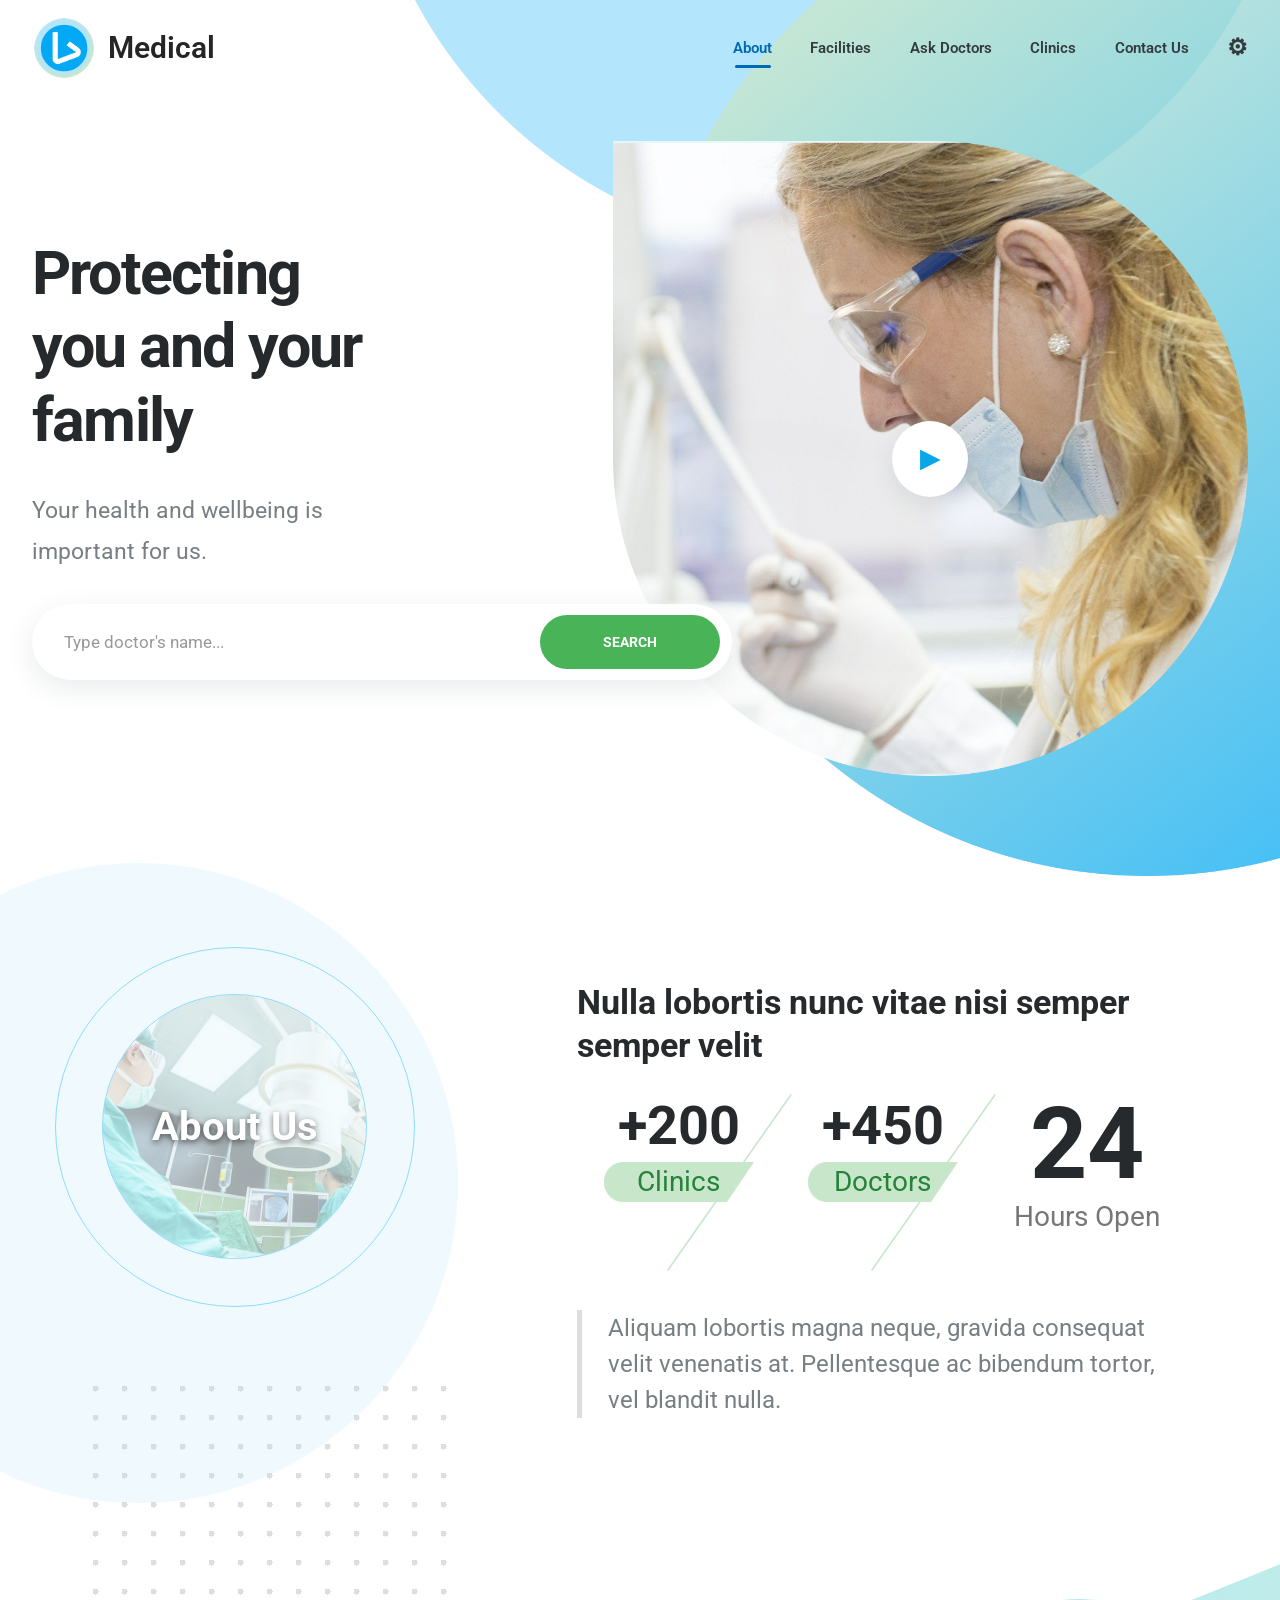
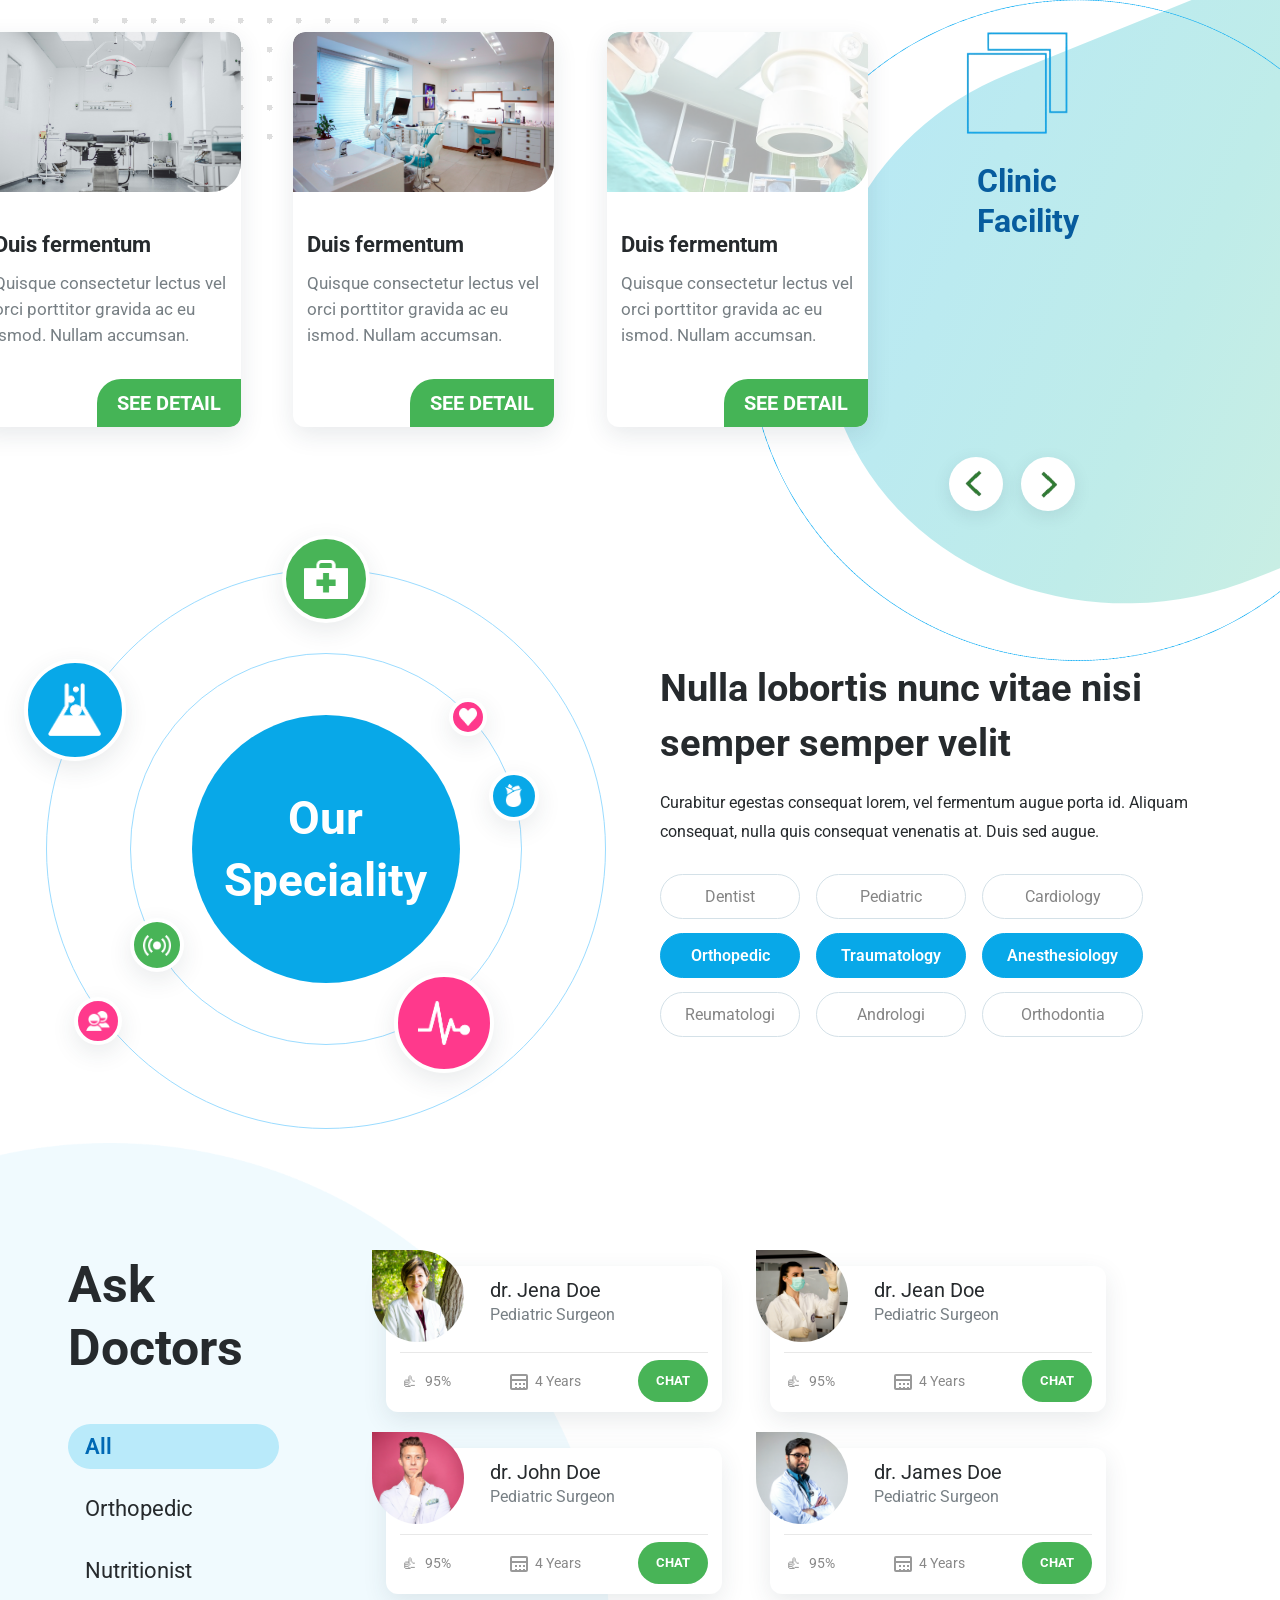
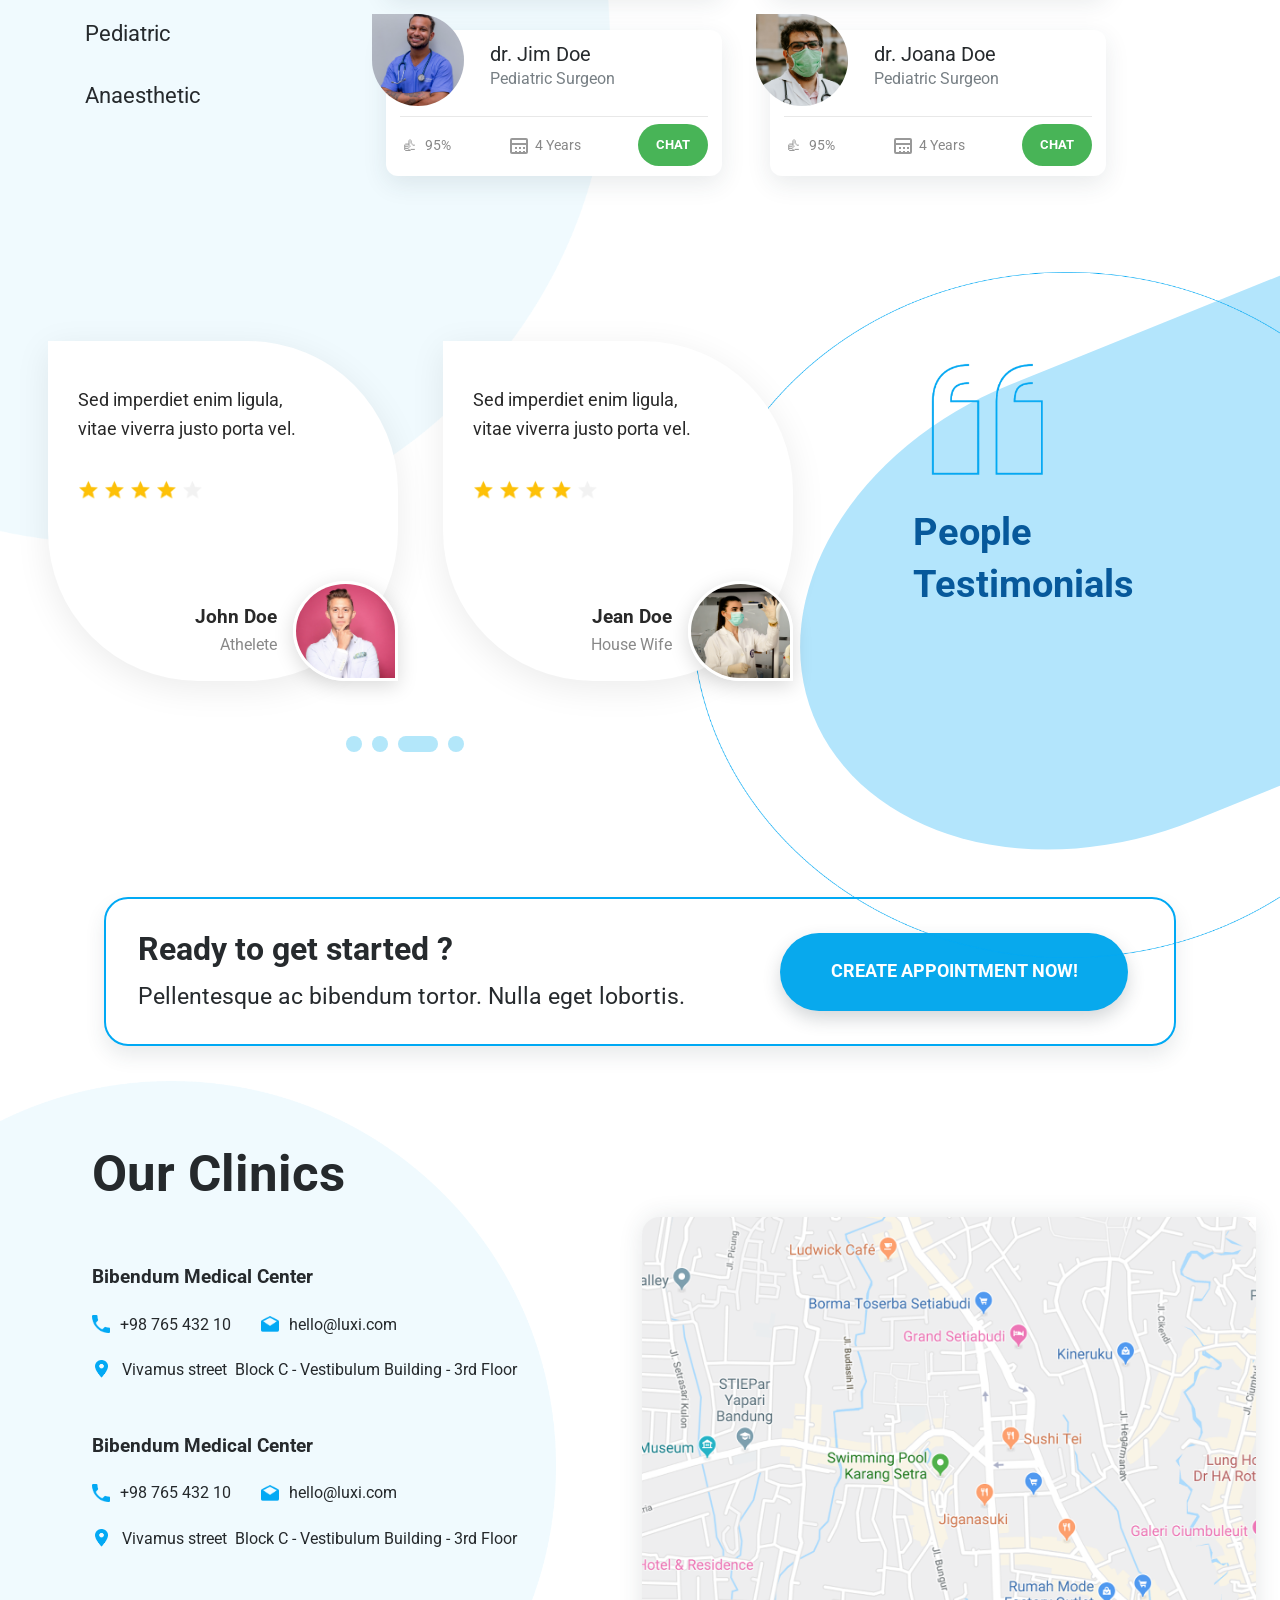
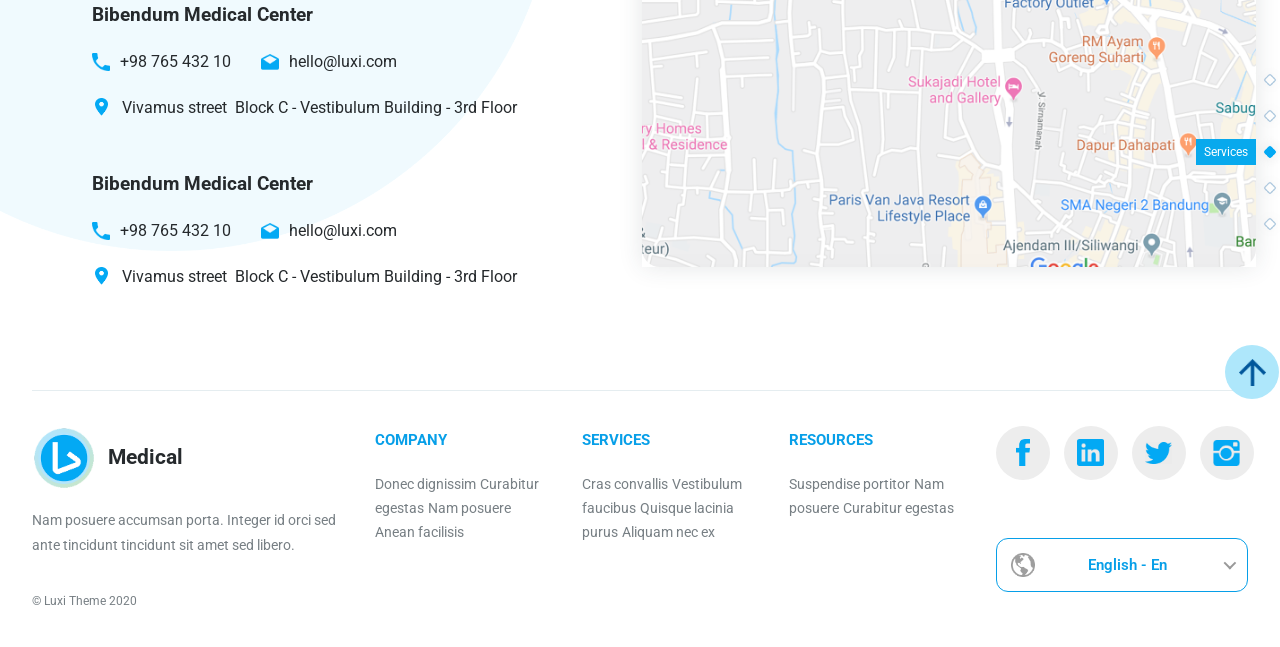
==== commit 721c8b59: "perubahan card facility" ====
--- a/index.html
+++ b/index.html
@@ -8,6 +8,12 @@
       content="Medical Light - informasi klinik, dokter, fasilitas, dan layanan kesehatan."
     />
     <title>Medical Light | Clinic & Healthcare</title>
+    <link rel="preconnect" href="https://fonts.googleapis.com" />
+    <link rel="preconnect" href="https://fonts.gstatic.com" crossorigin />
+    <link
+      href="https://fonts.googleapis.com/css2?family=Roboto:wght@400;500;600;700&display=swap"
+      rel="stylesheet"
+    />
     <link rel="stylesheet" href="style.css" />
   </head>
   <body>
@@ -38,7 +44,7 @@
 
         <div class="hero-content">
           <h1>Protecting<br />you and your<br />family</h1>
-          <p>Your health and wellbeing is important for us.</p>
+          <p>Your health and wellbeing is<br />important for us.</p>
 
           <form class="search-form" action="#doctors">
             <label class="sr-only" for="doctor-search">
@@ -119,7 +125,7 @@
             <img src="img/ruang-operasi.jpg" alt="Ruang operasi rumah sakit" />
             <h3>Duis fermentum</h3>
             <p class="muted">
-              Quisque consectetur lectus vel orci porttitor gravida ac euismod.
+              Quisque consectetur lectus vel orci porttitor gravida ac eu ismod.
               Nullam accumsan.
             </p>
             <a href="#clinics" class="button">SEE DETAIL</a>
@@ -129,7 +135,7 @@
             <img src="img/ruangan.jpg" alt="Ruang perawatan pasien" />
             <h3>Duis fermentum</h3>
             <p class="muted">
-              Quisque consectetur lectus vel orci porttitor gravida ac euismod.
+              Quisque consectetur lectus vel orci porttitor gravida ac eu ismod.
               Nullam accumsan.
             </p>
             <a href="#clinics" class="button">SEE DETAIL</a>
@@ -142,7 +148,7 @@
             />
             <h3>Duis fermentum</h3>
             <p class="muted">
-              Quisque consectetur lectus vel orci porttitor gravida ac euismod.
+              Quisque consectetur lectus vel orci porttitor gravida ac eu ismod.
               Nullam accumsan.
             </p>
             <a href="#clinics" class="button">SEE DETAIL</a>
--- a/style.css
+++ b/style.css
@@ -27,7 +27,7 @@
   overflow-x: hidden;
   background: var(--white);
   color: var(--ink);
-  font-family: Arial, Helvetica, sans-serif;
+  font-family: "Roboto", Arial, Helvetica, sans-serif;
   font-size: 15px;
   line-height: 1.6;
 }
@@ -193,12 +193,17 @@
 
 .hero-content h1 {
   max-width: 340px;
-  margin-bottom: 24px;
+  margin-bottom: 32px;
   color: #25292c;
   font-size: clamp(42px, 4.8vw, 68px);
   font-weight: 700;
   line-height: 1.2;
   letter-spacing: -1.8px;
+}
+
+.hero-content h1,
+.hero-content h2 {
+  font-family: "Roboto", Arial, sans-serif;
 }
 
 .hero-content p {
@@ -361,7 +366,7 @@
   align-items: center;
   gap: clamp(40px, 8vw, 110px);
   min-height: 430px;
-  padding-top: 55px;
+  padding-top: 70px;
   padding-bottom: 75px;
 }
 
@@ -394,8 +399,8 @@
   position: absolute;
   z-index: -2;
   right: -55px;
-  bottom: -35px;
-  width: 190px;
+  bottom: -366px;
+  width: 340px;
   height: 120px;
   background-image: radial-gradient(#bde7f7 1.8px, transparent 1.8px);
   background-size: 14px 14px;
@@ -432,6 +437,7 @@
 
 .about-content {
   min-width: 0;
+  transform: translateY(80px) translateX(-59px);
 }
 
 .about-content h2 {
@@ -526,7 +532,7 @@
   grid-template-columns: minmax(0, 1.65fr) minmax(250px, 0.9fr);
   align-items: stretch;
   gap: 24px;
-  padding-top: 50px;
+  padding-top: 167px;
   padding-bottom: 60px;
   overflow: visible;
 }
@@ -537,20 +543,21 @@
   display: grid;
   grid-template-columns: repeat(3, minmax(0, 1fr));
   align-items: stretch;
-  gap: 22px;
+  gap: 169px;
   min-width: 0;
 }
 
 @media (min-width: 1001px) {
   .facility-cards {
-    transform: translateX(60px);
+    transform: translateX(-52px) translateY(-32px);
   }
 }
 
 .facility-section .card {
   display: flex;
   min-width: 0;
-  height: 390px;
+  height: 395px;
+  width: 261px;
   min-height: 0;
   flex-direction: column;
   overflow: hidden;
@@ -563,21 +570,21 @@
 .facility-section .card > img {
   display: block;
   width: 100%;
-  height: 155px;
+  height: 160px;
   flex-shrink: 0;
   border-radius: 12px 12px 30px 0;
   object-fit: cover;
 }
 
 .facility-section .card h3 {
-  margin: 14px 14px 7px;
-  font-size: 15px;
+  margin: 24px 14px 10px;
+  font-size: 22px;
 }
 
 .facility-section .card p {
   flex: 1;
-  margin: 0 14px 12px;
-  font-size: 12px;
+  margin: 1px 14px 30px;
+  font-size: 17px;
   line-height: 1.55;
 }
 
@@ -588,7 +595,7 @@
   border-radius: 24px 0 10px 0;
   background: #45b456;
   color: #fff;
-  font-size: 12px;
+  font-size: 20px;
   font-weight: 700;
   text-decoration: none;
 }
@@ -616,7 +623,7 @@
 .facility-panel::after {
   position: absolute;
   z-index: -2;
-  inset: 0% -12%;
+  inset: 0% 0%;
   border-radius: 93% 0 0 107%;
   background: linear-gradient(135deg, #b7e8f7 0%, #bfece9 55%, #d1f0df 100%);
   content: "";
@@ -2518,10 +2525,10 @@
 
   .about-visual::after {
     right: auto;
-    left: 57px;
-    bottom: -300px;
-    width: 320px;
-    height: 285px;
+    left: 49px;
+    bottom: -447px;
+    width: 367px;
+    height: 380px;
     justify-content: center;
     background-image: radial-gradient(#dedede 3px, transparent 3px);
     background-size: 29px 29px;
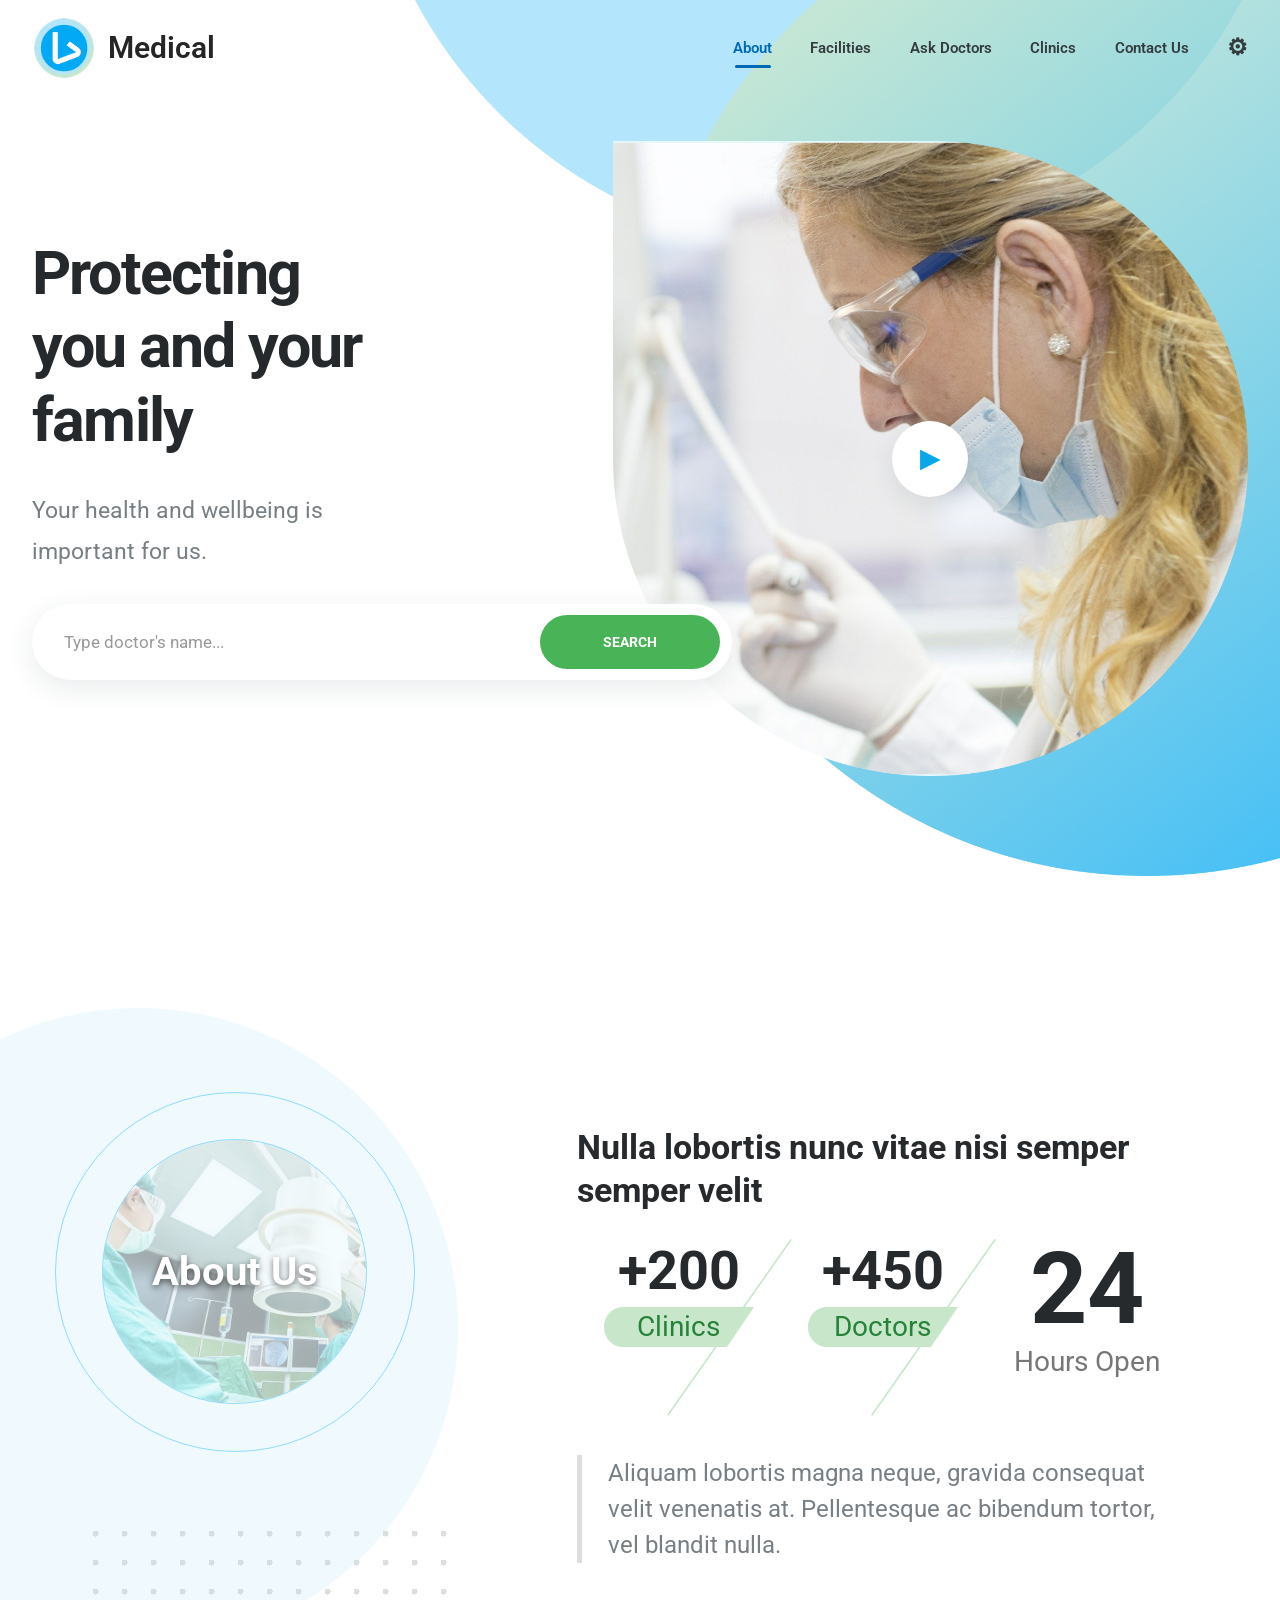
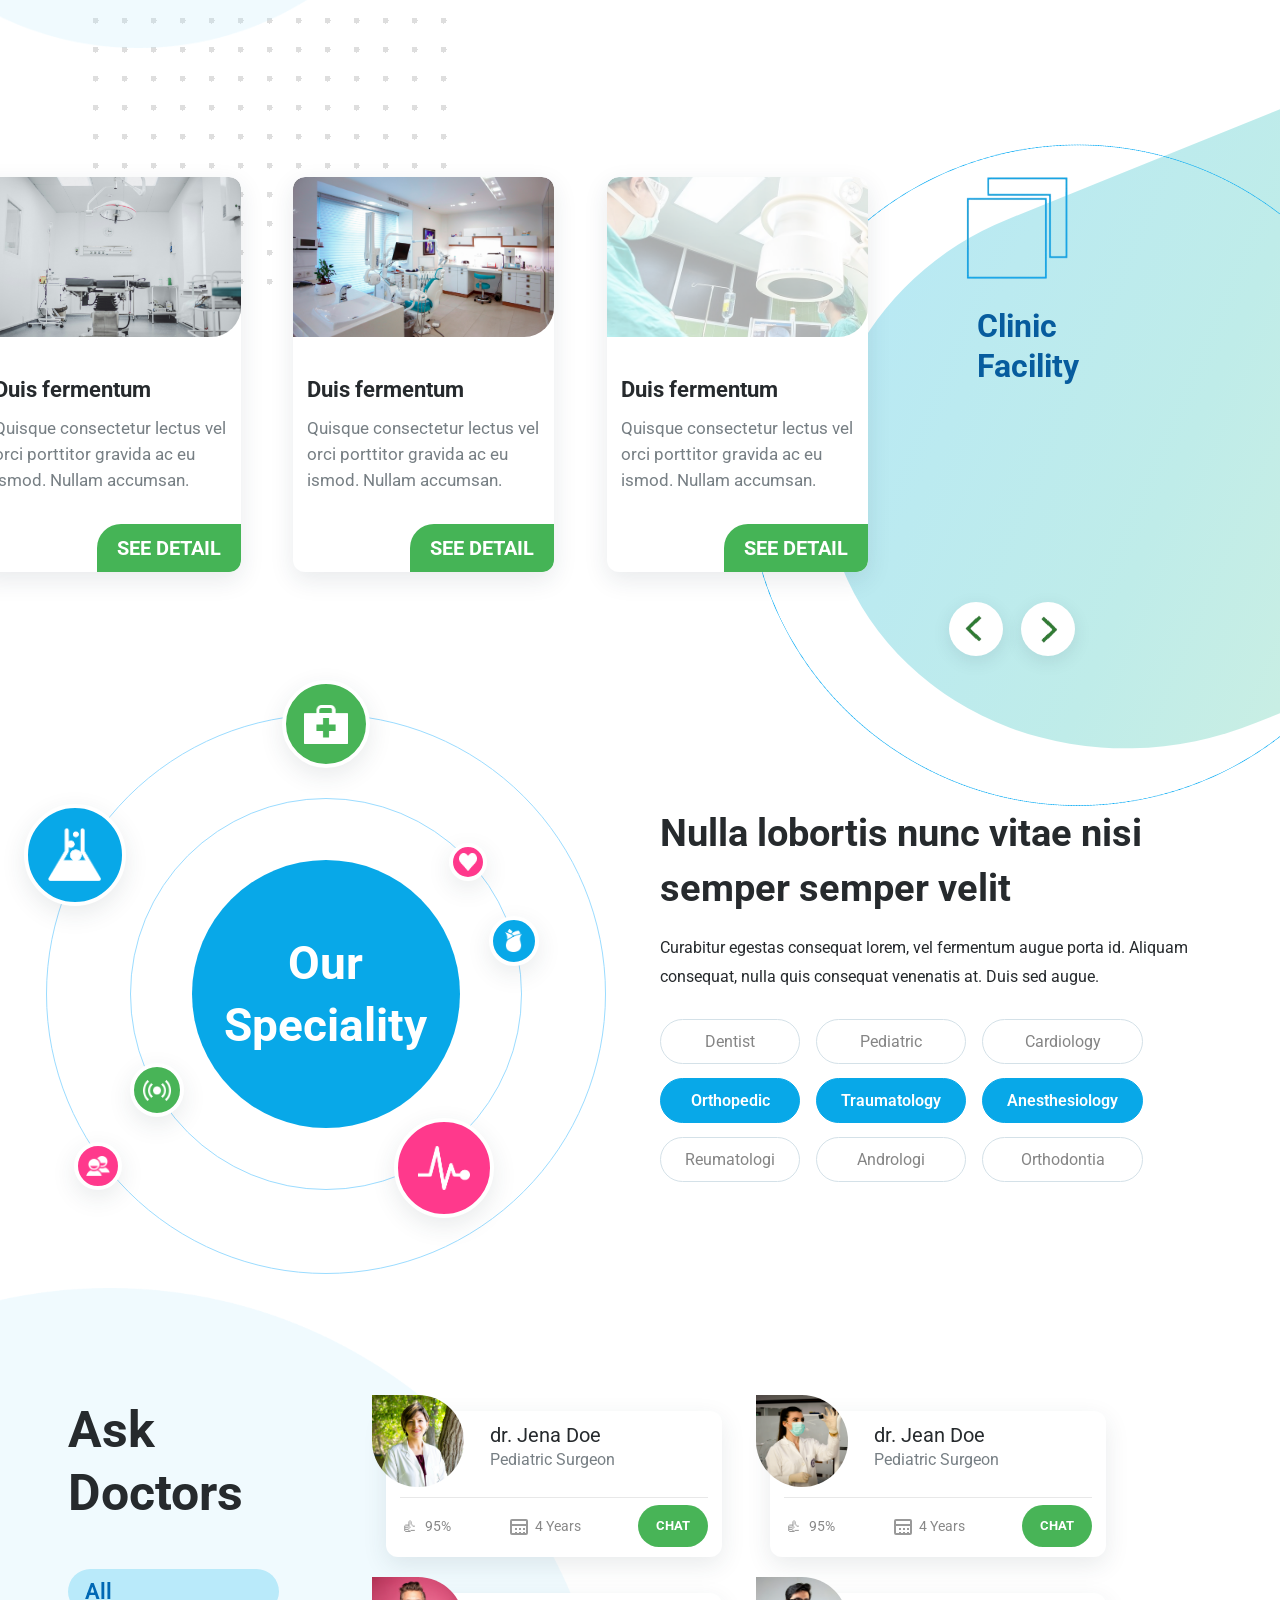
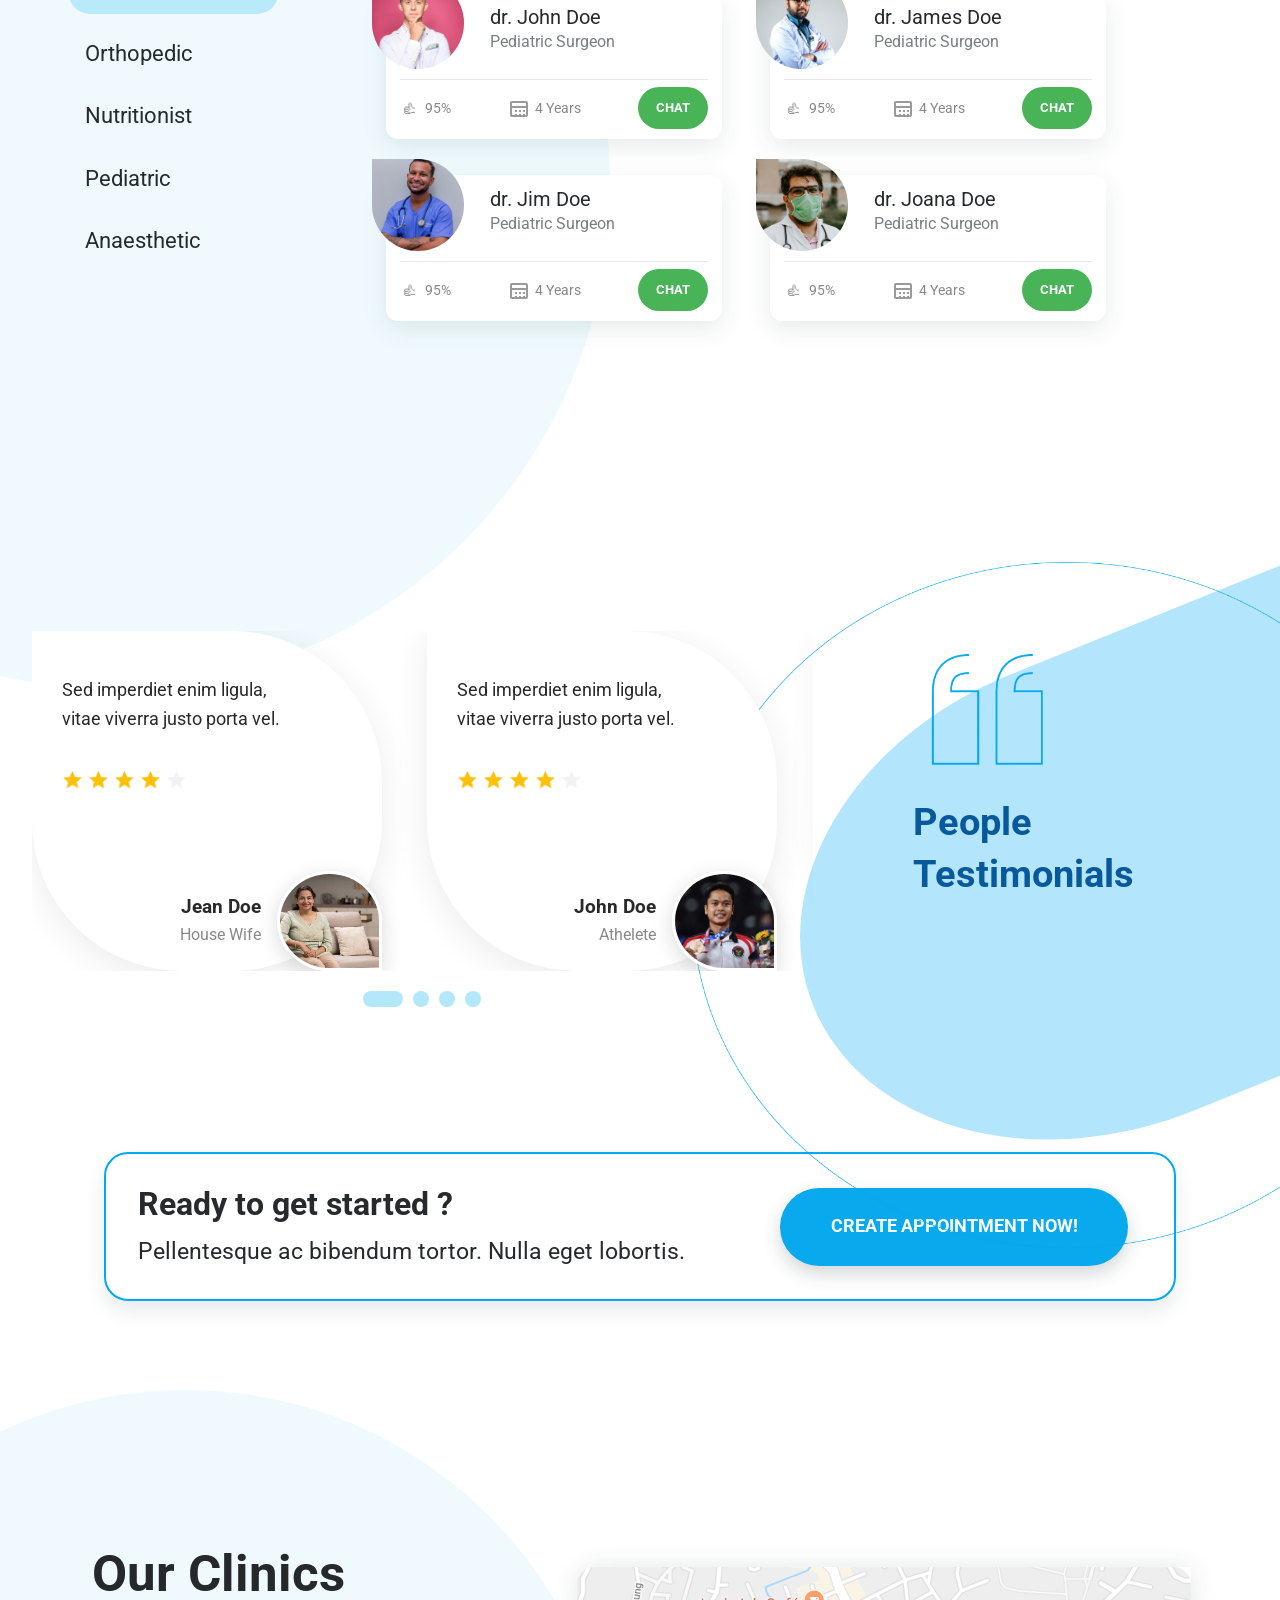
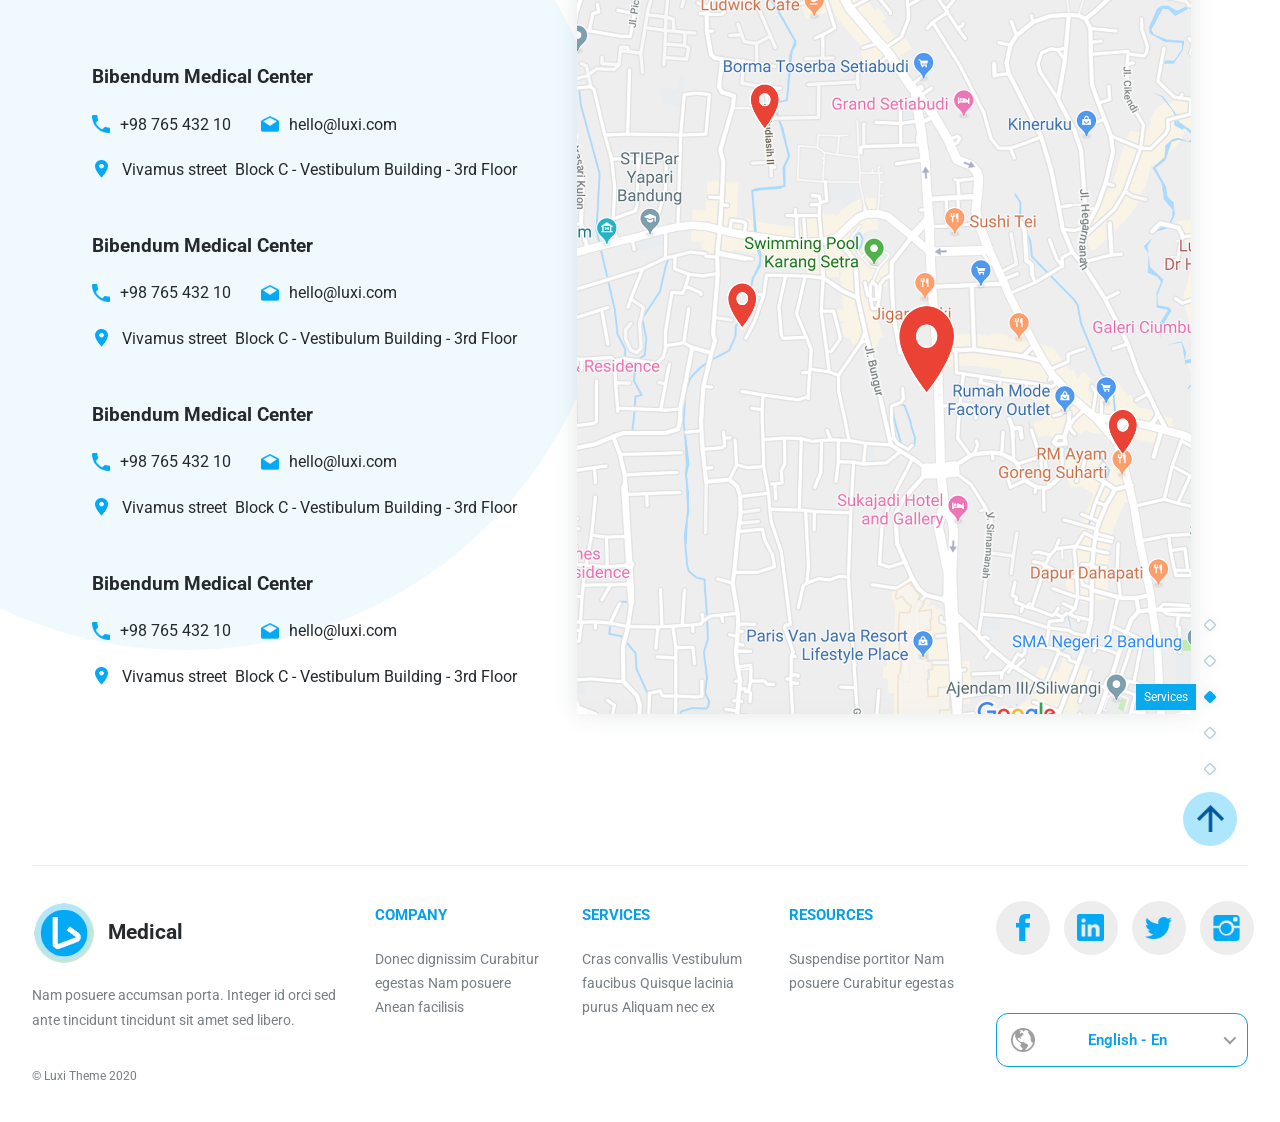
==== commit 772cad89: "Merapikan facility dan map" ====
--- a/index.html
+++ b/index.html
@@ -423,106 +423,112 @@
       </section>
 
       <!-- PEOPLE TESTIMONIALS -->
+
       <section class="testimonials-section" id="testimonials">
         <div class="testimonials-list">
-          <article class="testimonial-card">
-            <p class="testimonial-text">
-              Sed imperdiet enim ligula, vitae viverra justo porta vel.
-            </p>
-
-            <div class="testimonial-stars" aria-label="4 dari 5 bintang">
-              <img src="img/star.png" alt="" aria-hidden="true" /><img
-                src="img/star.png"
-                alt=""
-                aria-hidden="true"
-              /><img src="img/star.png" alt="" aria-hidden="true" /><img
-                src="img/star.png"
-                alt=""
-                aria-hidden="true"
-              /><img
-                class="empty-star"
-                src="img/star.png"
-                alt=""
-                aria-hidden="true"
-              />
-            </div>
-
-            <div class="testimonial-author">
-              <div>
-                <h3>John Doe</h3>
-                <p>Athelete</p>
-              </div>
-              <img src="img/dr-john.jpg" alt="John Doe" />
-            </div>
-          </article>
-
-          <article class="testimonial-card">
-            <p class="testimonial-text">
-              Sed imperdiet enim ligula, vitae viverra justo porta vel.
-            </p>
-
-            <div class="testimonial-stars" aria-label="4 dari 5 bintang">
-              <img src="img/star.png" alt="" aria-hidden="true" /><img
-                src="img/star.png"
-                alt=""
-                aria-hidden="true"
-              /><img src="img/star.png" alt="" aria-hidden="true" /><img
-                src="img/star.png"
-                alt=""
-                aria-hidden="true"
-              /><img
-                class="empty-star"
-                src="img/star.png"
-                alt=""
-                aria-hidden="true"
-              />
-            </div>
-
-            <div class="testimonial-author">
-              <div>
-                <h3>Jean Doe</h3>
-                <p>House Wife</p>
-              </div>
-              <img src="img/dr-jean.jpg" alt="Jean Doe" />
-            </div>
-          </article>
-
-          <article class="testimonial-card testimonial-card-partial">
-            <p class="testimonial-text">
-              Sed imperdiet enim ligula, vitae viverra justo porta vel.
-            </p>
-
-            <div class="testimonial-stars" aria-label="4 dari 5 bintang">
-              <img src="img/star.png" alt="" aria-hidden="true" /><img
-                src="img/star.png"
-                alt=""
-                aria-hidden="true"
-              /><img src="img/star.png" alt="" aria-hidden="true" /><img
-                src="img/star.png"
-                alt=""
-                aria-hidden="true"
-              /><img
-                class="empty-star"
-                src="img/star.png"
-                alt=""
-                aria-hidden="true"
-              />
-            </div>
-
-            <div class="testimonial-author">
-              <div>
-                <h3>Alex Doe</h3>
-                <p>Patient</p>
-              </div>
-              <img src="ruang-operasi.jpg" alt="Alex Doe" />
-            </div>
-          </article>
+          <div class="testimonial-track">
+            <article class="testimonial-card">
+              <p class="testimonial-text">
+                Sed imperdiet enim ligula, vitae viverra justo porta vel.
+              </p>
+
+              <div class="testimonial-stars" aria-label="4 dari 5 bintang">
+                <img src="img/star.png" alt="" aria-hidden="true" /><img
+                  src="img/star.png"
+                  alt=""
+                  aria-hidden="true"
+                /><img src="img/star.png" alt="" aria-hidden="true" /><img
+                  src="img/star.png"
+                  alt=""
+                  aria-hidden="true"
+                /><img
+                  class="empty-star"
+                  src="img/star.png"
+                  alt=""
+                  aria-hidden="true"
+                />
+              </div>
+
+              <div class="testimonial-author">
+                <div>
+                  <h3>Jean Doe</h3>
+                  <p>House Wife</p>
+                </div>
+                <img src="img/testimoni4.jpg" alt="Jean Doe" />
+              </div>
+            </article>
+            <article class="testimonial-card">
+              <p class="testimonial-text">
+                Sed imperdiet enim ligula, vitae viverra justo porta vel.
+              </p>
+
+              <div class="testimonial-stars" aria-label="4 dari 5 bintang">
+                <img src="img/star.png" alt="" aria-hidden="true" /><img
+                  src="img/star.png"
+                  alt=""
+                  aria-hidden="true"
+                /><img src="img/star.png" alt="" aria-hidden="true" /><img
+                  src="img/star.png"
+                  alt=""
+                  aria-hidden="true"
+                /><img
+                  class="empty-star"
+                  src="img/star.png"
+                  alt=""
+                  aria-hidden="true"
+                />
+              </div>
+
+              <div class="testimonial-author">
+                <div>
+                  <h3>John Doe</h3>
+                  <p>Athelete</p>
+                </div>
+                <img src="img/testimoni3.jpg" alt="John Doe" />
+              </div>
+            </article>
+
+            <article class="testimonial-card">
+              <p class="testimonial-text">
+                Sed imperdiet enim ligula, vitae viverra justo porta vel.
+              </p>
+
+              <div class="testimonial-stars" aria-label="4 dari 5 bintang">
+                <img src="img/star.png" alt="" aria-hidden="true" /><img
+                  src="img/star.png"
+                  alt=""
+                  aria-hidden="true"
+                /><img src="img/star.png" alt="" aria-hidden="true" /><img
+                  src="img/star.png"
+                  alt=""
+                  aria-hidden="true"
+                /><img
+                  class="empty-star"
+                  src="img/star.png"
+                  alt=""
+                  aria-hidden="true"
+                />
+              </div>
+
+              <div class="testimonial-author">
+                <div>
+                  <h3>Jean Doe</h3>
+                  <p>House Wife</p>
+                </div>
+                <img src="img/testimoni4.jpg" alt="Jean Doe" />
+              </div>
+            </article>
+          </div>
 
           <div class="testimonial-dots" aria-label="Slide testimonial">
-            <span></span>
-            <span></span>
-            <span class="active"></span>
-            <span></span>
+            <button
+              type="button"
+              aria-label="Slide 4"
+              aria-current="true"
+            ></button>
+            <button type="button" aria-label="Slide 3"></button>
+            <button type="button" aria-label="Slide 2"></button>
+            <button type="button" aria-label="Slide 1"></button>
           </div>
         </div>
 
@@ -636,6 +642,7 @@
             alt="Peta lokasi klinik"
             class="clinics-map-image"
           />
+          <img src="img/loc.png" alt="" class="clinics-map-locations" />
 
           <div class="map-navigation">
             <a href="#home" class="map-nav-item" aria-label="Home">
@@ -727,5 +734,50 @@
         </button>
       </div>
     </footer>
+    <script>
+      const testimonialTrack = document.querySelector(".testimonial-track");
+      const testimonialCards = [
+        ...testimonialTrack.querySelectorAll(".testimonial-card"),
+      ];
+      const testimonialDots = [
+        ...document.querySelectorAll(".testimonial-dots button"),
+      ];
+
+      function showTestimonial(index) {
+        const trackLeft = testimonialTrack.getBoundingClientRect().left;
+        const cardLeft = testimonialCards[index].getBoundingClientRect().left;
+
+        testimonialTrack.scrollTo({
+          left: testimonialTrack.scrollLeft + cardLeft - trackLeft,
+          behavior: "smooth",
+        });
+      }
+
+      testimonialDots.forEach((dot, index) => {
+        dot.addEventListener("click", () => showTestimonial(index));
+      });
+
+      testimonialTrack.addEventListener("scroll", () => {
+        const trackLeft = testimonialTrack.getBoundingClientRect().left;
+        const activeIndex = testimonialCards.reduce(
+          (closestIndex, card, index) => {
+            const closestCard = testimonialCards[closestIndex];
+            return Math.abs(card.getBoundingClientRect().left - trackLeft) <
+              Math.abs(closestCard.getBoundingClientRect().left - trackLeft)
+              ? index
+              : closestIndex;
+          },
+          0,
+        );
+
+        testimonialDots.forEach((dot, index) => {
+          if (index === activeIndex) {
+            dot.setAttribute("aria-current", "true");
+          } else {
+            dot.removeAttribute("aria-current");
+          }
+        });
+      });
+    </script>
   </body>
 </html>
--- a/style.css
+++ b/style.css
@@ -899,7 +899,7 @@
     .facility-section
   ) {
   padding-top: 45px;
-  padding-bottom: 55px;
+  padding-bottom: 200px;
 }
 
 main > section.container > h2 {
@@ -962,15 +962,25 @@
 .testimonials-list {
   position: relative;
   z-index: 2;
-  display: grid;
-  grid-template-columns: repeat(2, minmax(0, 350px));
-  gap: 35px 45px;
   padding-top: 50px;
   min-width: 0;
 }
 
+.testimonial-track {
+  display: flex;
+  gap: 45px;
+  overflow-x: auto;
+  overflow-y: hidden;
+  scrollbar-width: none;
+}
+
+.testimonial-track::-webkit-scrollbar {
+  display: none;
+}
+
 .testimonial-card {
   position: relative;
+  flex: 0 0 350px;
   min-height: 340px;
   padding: 45px 30px 25px;
   border-radius: 0 150px 150px 150px;
@@ -1037,12 +1047,7 @@
   box-shadow: 0 5px 20px rgba(0, 0, 0, 0.15);
 }
 
-.testimonial-card-partial {
-  display: none;
-}
-
 .testimonial-dots {
-  grid-column: 1 / -1;
   display: flex;
   justify-content: center;
   align-items: center;
@@ -1050,14 +1055,18 @@
   padding-top: 20px;
 }
 
-.testimonial-dots span {
+.testimonial-dots button {
+  display: block;
   width: 16px;
   height: 16px;
+  padding: 0;
+  border: 0;
   border-radius: 20px;
   background: #b3e7fa;
-}
-
-.testimonial-dots span.active {
+  cursor: pointer;
+}
+
+.testimonial-dots button[aria-current="true"] {
   width: 40px;
 }
 
@@ -1135,8 +1144,15 @@
   }
 
   .testimonials-list {
-    grid-template-columns: repeat(2, minmax(0, 1fr));
+    padding-top: 30px;
+  }
+
+  .testimonial-track {
     gap: 25px;
+  }
+
+  .testimonial-card {
+    flex-basis: min(350px, 75vw);
   }
 
   .testimonial-panel {
@@ -1149,7 +1165,11 @@
 
 @media (max-width: 600px) {
   .testimonials-list {
-    grid-template-columns: 1fr;
+    padding-top: 20px;
+  }
+
+  .testimonial-track {
+    gap: 18px;
   }
 
   .testimonial-card {
@@ -1186,7 +1206,7 @@
   width: 100%;
   max-width: 1440px;
   margin: 0 auto;
-  padding: 44px 24px 50px 7.2%;
+  padding: 44px 24px 125px 7.2%;
   isolation: isolate;
   box-sizing: border-box;
 }
@@ -1197,7 +1217,8 @@
   top: -20px;
   left: 0;
   width: 660px;
-  height: 770px;
+  height: 860px;
+  transform: translateX(-6px) translateY(-91px);
   object-fit: contain;
   object-position: left top;
   pointer-events: none;
@@ -1872,7 +1893,8 @@
   position: relative;
   width: 100%;
   min-width: 0;
-  height: 650px;
+  height: 94%;
+  transform: translateX(-65px) translateY(-2px);
   overflow: visible;
 }
 
@@ -1884,10 +1906,21 @@
   object-fit: cover;
 }
 
+.clinics-map-locations {
+  position: absolute;
+  top: 8%;
+  left: 22%;
+  z-index: 1;
+  width: 67%;
+  height: 50%;
+  transform: translateX(15px) translateY(56px);
+  pointer-events: none;
+}
+
 .map-navigation {
   position: absolute;
-  right: -28px;
-  bottom: 8px;
+  right: -33px;
+  bottom: -90px;
   z-index: 30;
   display: block;
   width: 30px;
@@ -1956,7 +1989,7 @@
 
 .back-to-top {
   position: absolute;
-  right: -23px;
+  right: -46px;
   bottom: -132px;
   z-index: 31;
   display: flex;
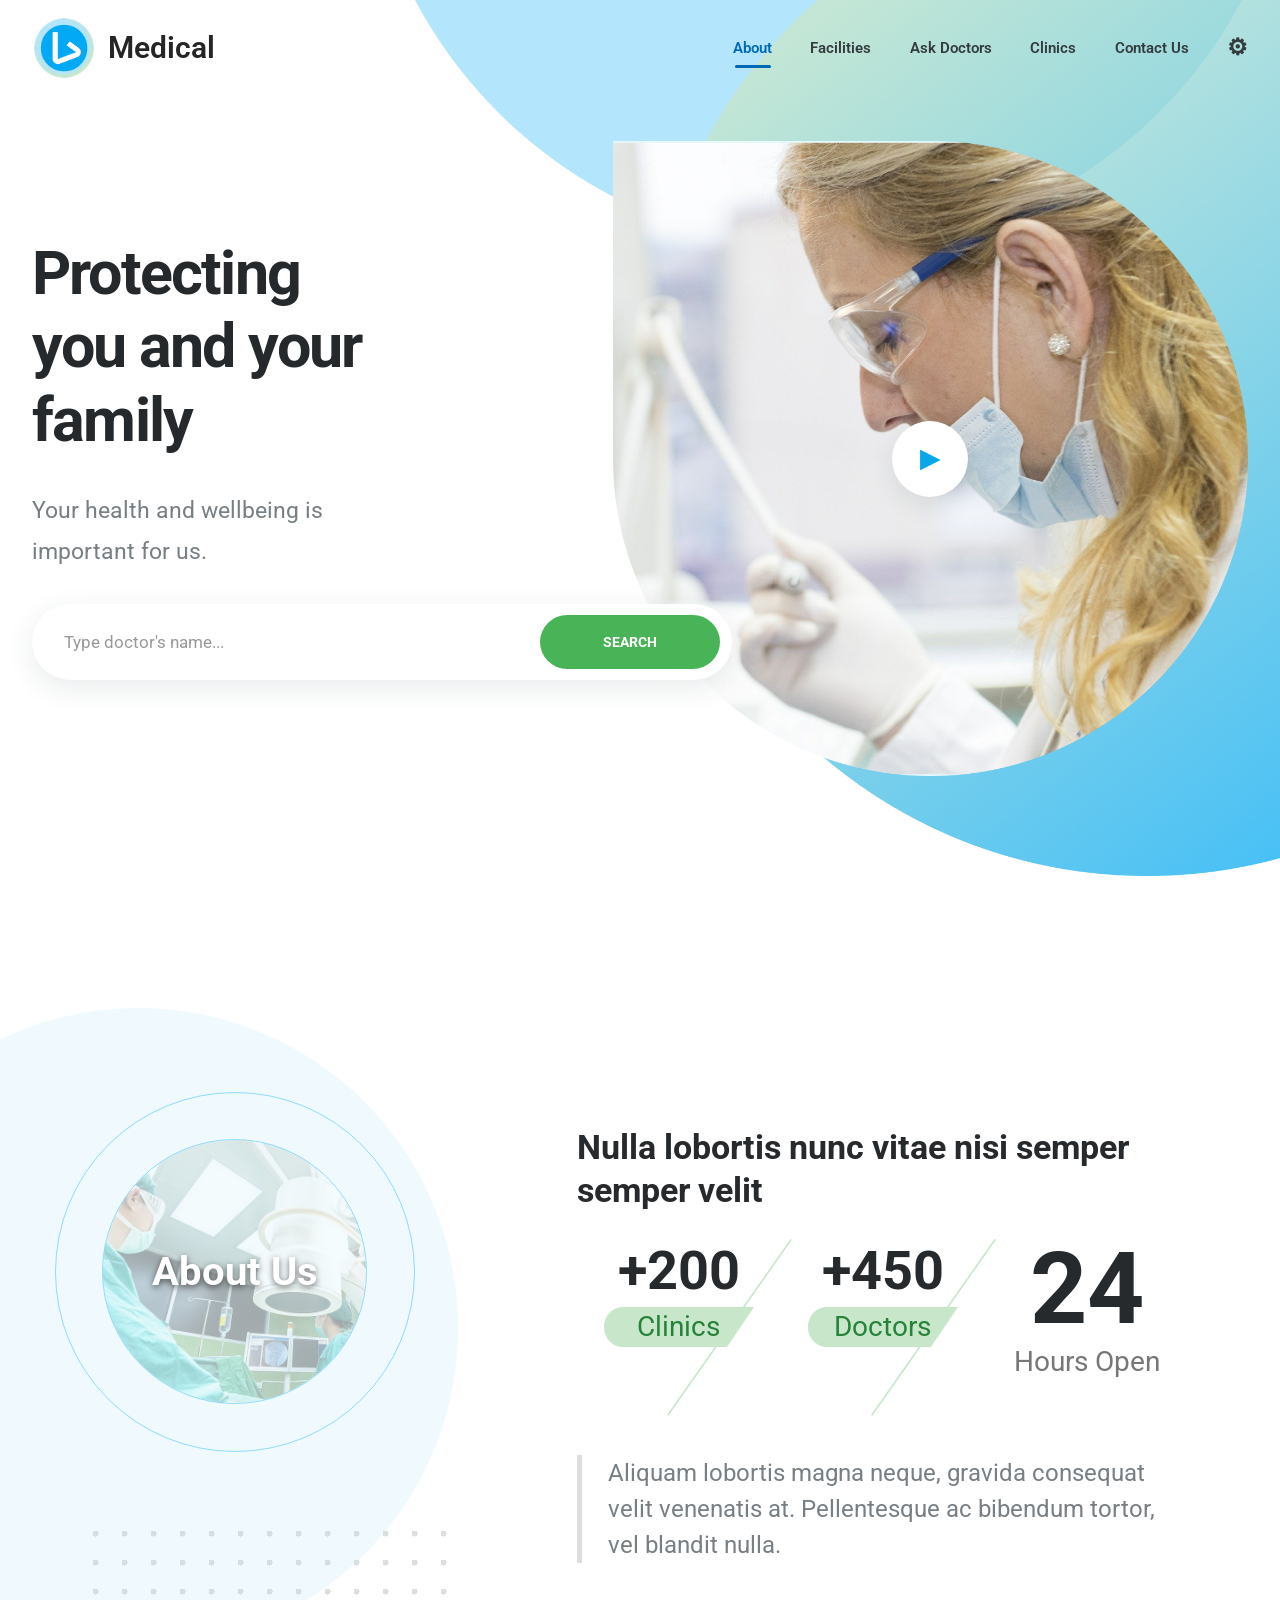
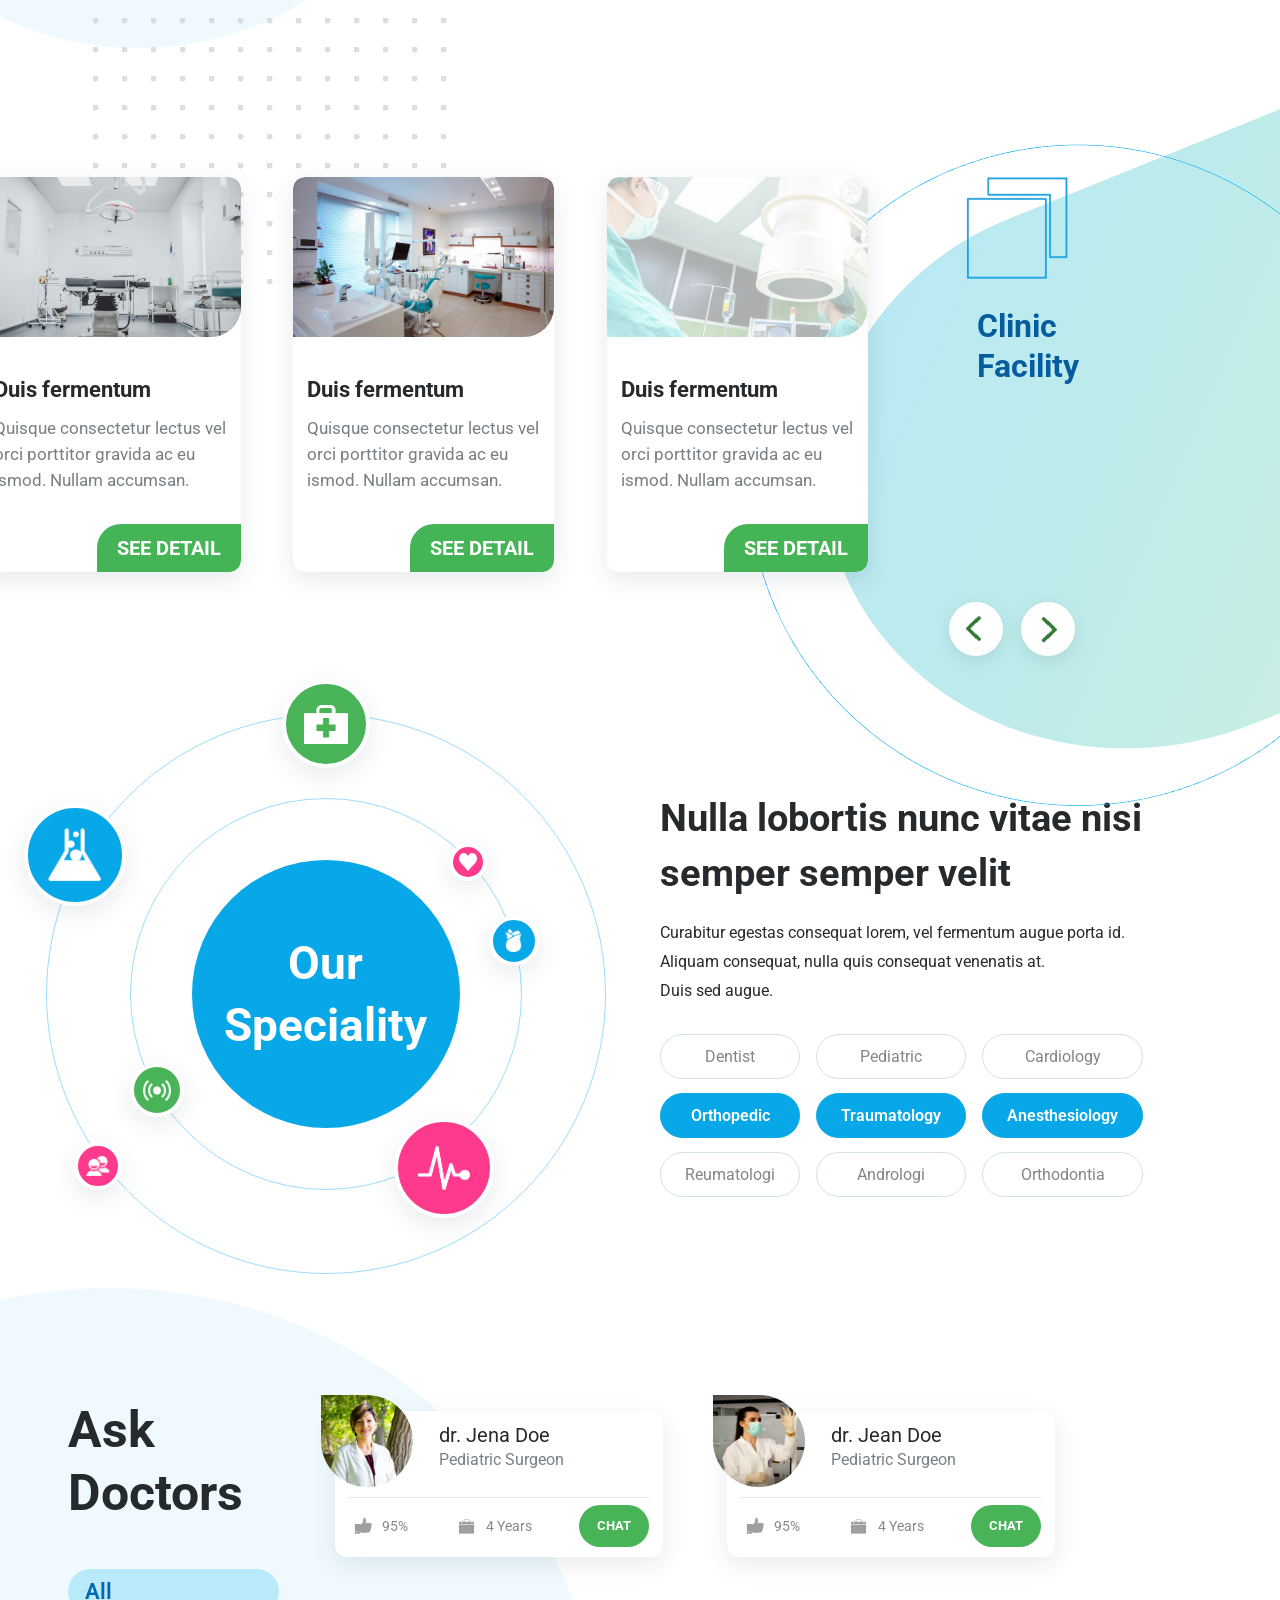
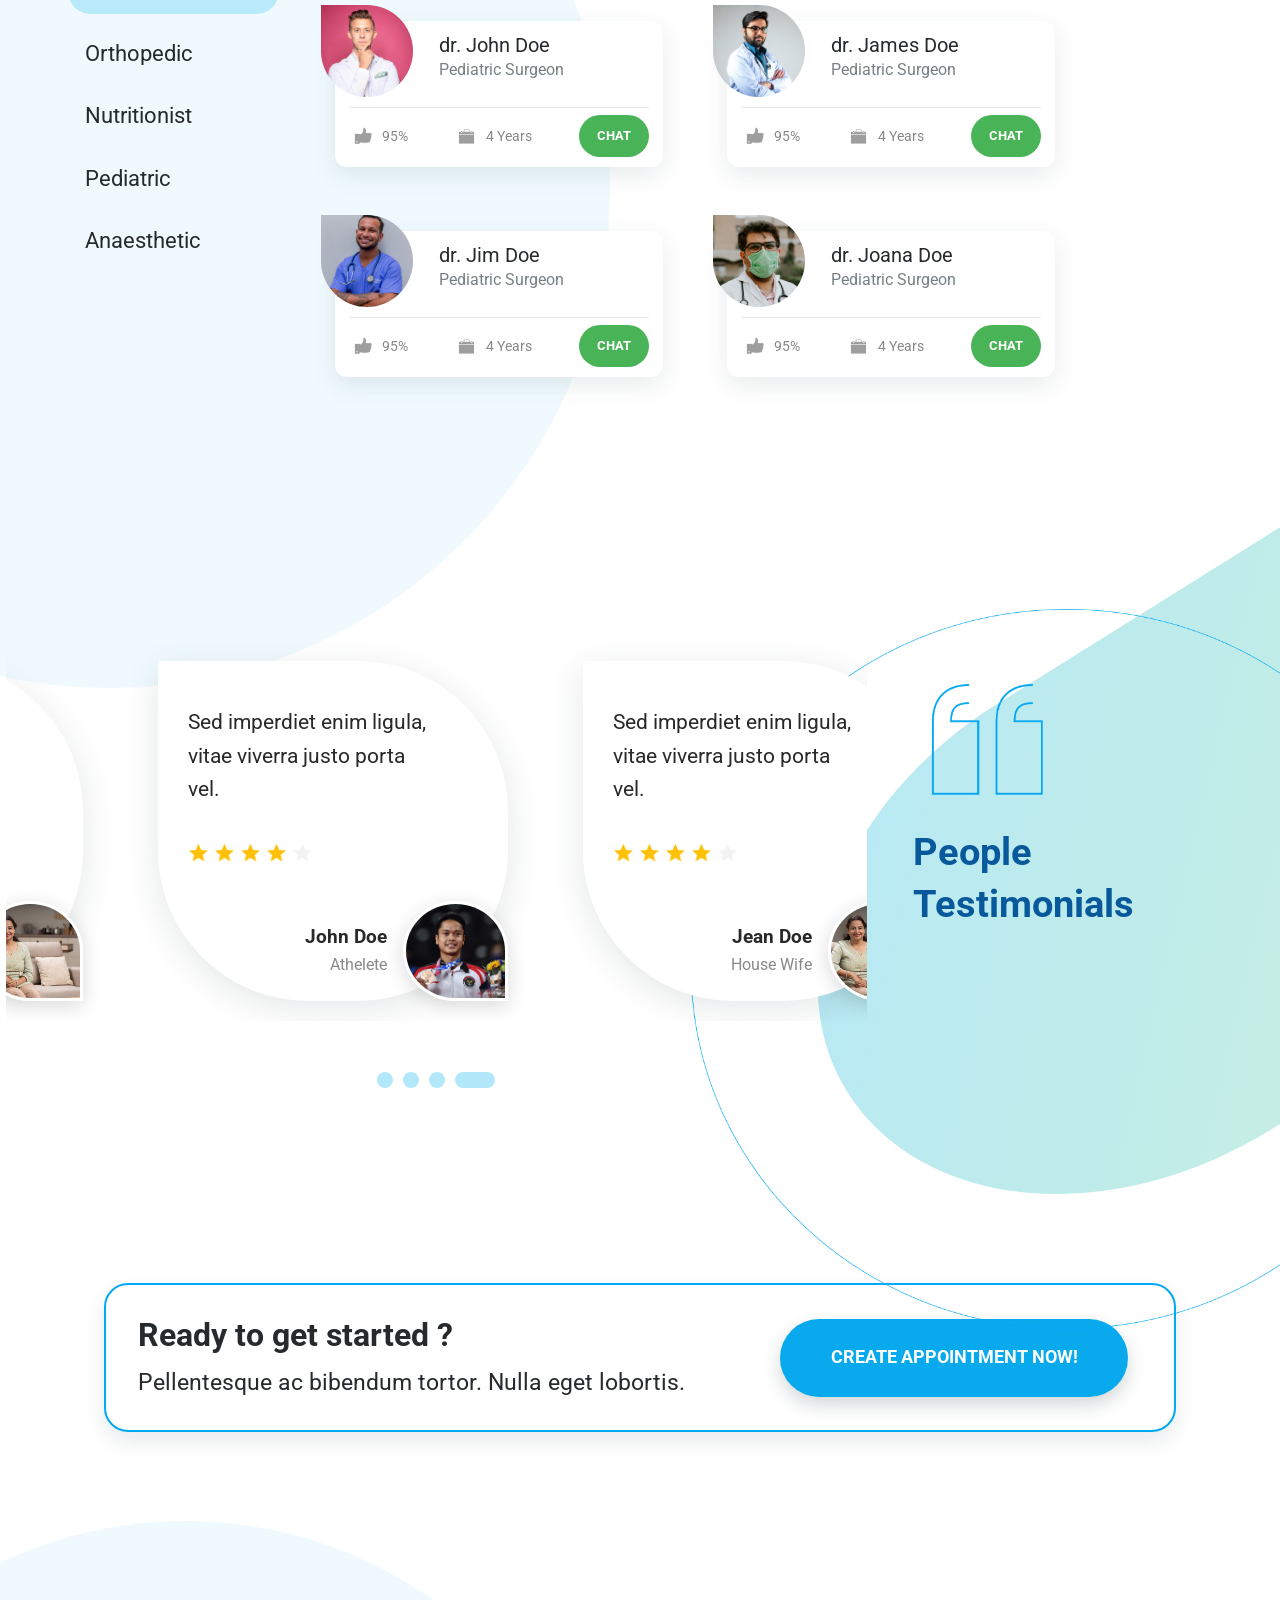
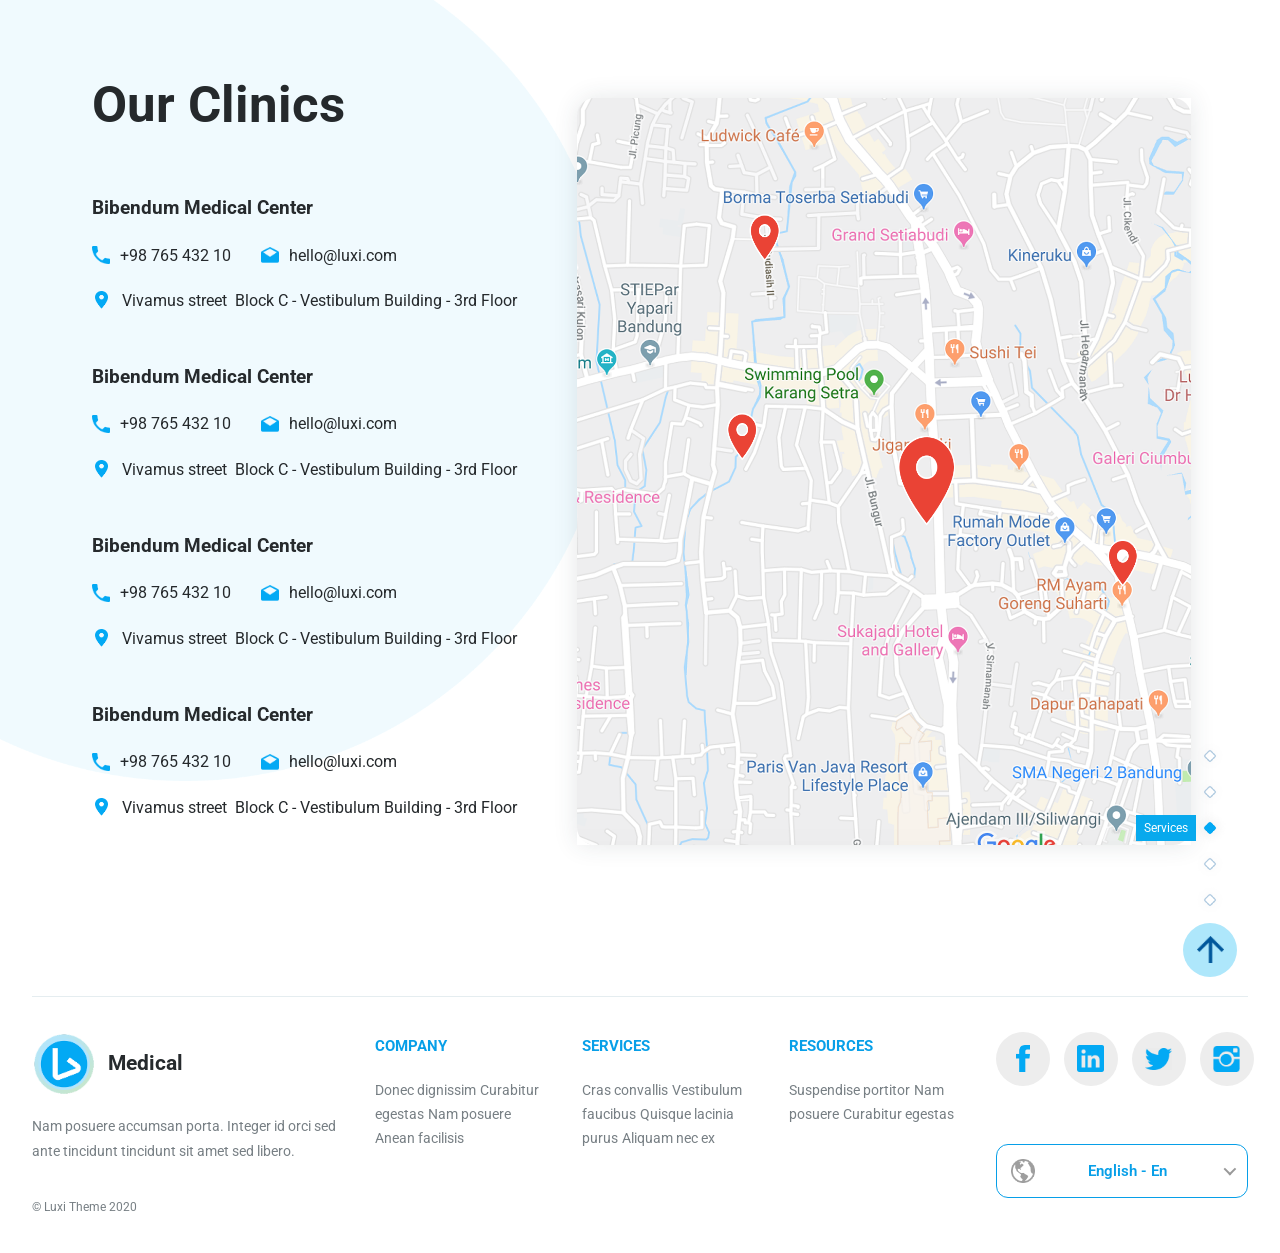
==== commit 82db4cf0: "update tampilan" ====
--- a/index.html
+++ b/index.html
@@ -209,7 +209,7 @@
 
           <p>
             Curabitur egestas consequat lorem, vel fermentum augue porta id.
-            Aliquam consequat, nulla quis consequat venenatis at. Duis sed
+            <br/>Aliquam consequat, nulla quis consequat venenatis at. <br/>Duis sed
             augue.
           </p>
 
@@ -260,15 +260,16 @@
                     aria-label="Jempol"
                     tabindex="-1"
                   >
-                    &#128077;&#65038;</button
+                    <img src="img/like.png" alt="" /></button
                   >95%</span
                 >
                 <span class="doctor-experience"
-                  ><span
+                  ><img
+                    src="img/calender.png"
+                    alt=""
                     class="doctor-meta-icon calendar-icon"
-                    aria-hidden="true"
-                  ></span
-                  >4 Years</span
+                  />
+                  4 Years</span
                 >
                 <a href="#contact" class="button">CHAT</a>
               </div>
@@ -289,15 +290,16 @@
                     aria-label="Jempol"
                     tabindex="-1"
                   >
-                    &#128077;&#65038;</button
+                    <img src="img/like.png" alt="" /></button
                   >95%</span
                 >
                 <span class="doctor-experience"
-                  ><span
+                  ><img
+                    src="img/calender.png"
+                    alt=""
                     class="doctor-meta-icon calendar-icon"
-                    aria-hidden="true"
-                  ></span
-                  >4 Years</span
+                  />
+                  4 Years</span
                 >
                 <a href="#contact" class="button">CHAT</a>
               </div>
@@ -318,15 +320,16 @@
                     aria-label="Jempol"
                     tabindex="-1"
                   >
-                    &#128077;&#65038;</button
+                    <img src="img/like.png" alt="" /></button
                   >95%</span
                 >
                 <span class="doctor-experience"
-                  ><span
+                  ><img
+                    src="img/calender.png"
+                    alt=""
                     class="doctor-meta-icon calendar-icon"
-                    aria-hidden="true"
-                  ></span
-                  >4 Years</span
+                  />
+                  4 Years</span
                 >
                 <a href="#contact" class="button">CHAT</a>
               </div>
@@ -347,15 +350,16 @@
                     aria-label="Jempol"
                     tabindex="-1"
                   >
-                    &#128077;&#65038;</button
+                    <img src="img/like.png" alt="" /></button
                   >95%</span
                 >
                 <span class="doctor-experience"
-                  ><span
+                  ><img
+                    src="img/calender.png"
+                    alt=""
                     class="doctor-meta-icon calendar-icon"
-                    aria-hidden="true"
-                  ></span
-                  >4 Years</span
+                  />
+                  4 Years</span
                 >
                 <a href="#contact" class="button">CHAT</a>
               </div>
@@ -376,15 +380,16 @@
                     aria-label="Jempol"
                     tabindex="-1"
                   >
-                    &#128077;&#65038;</button
+                    <img src="img/like.png" alt="" /></button
                   >95%</span
                 >
                 <span class="doctor-experience"
-                  ><span
+                  ><img
+                    src="img/calender.png"
+                    alt=""
                     class="doctor-meta-icon calendar-icon"
-                    aria-hidden="true"
-                  ></span
-                  >4 Years</span
+                  />
+                  4 Years</span
                 >
                 <a href="#contact" class="button">CHAT</a>
               </div>
@@ -405,15 +410,16 @@
                     aria-label="Jempol"
                     tabindex="-1"
                   >
-                    &#128077;&#65038;</button
+                    <img src="img/like.png" alt="" /></button
                   >95%</span
                 >
                 <span class="doctor-experience"
-                  ><span
+                  ><img
+                    src="img/calender.png"
+                    alt=""
                     class="doctor-meta-icon calendar-icon"
-                    aria-hidden="true"
-                  ></span
-                  >4 Years</span
+                  />
+                  4 Years</span
                 >
                 <a href="#contact" class="button">CHAT</a>
               </div>
@@ -521,14 +527,10 @@
           </div>
 
           <div class="testimonial-dots" aria-label="Slide testimonial">
-            <button
-              type="button"
-              aria-label="Slide 4"
-              aria-current="true"
-            ></button>
+            <button type="button" aria-label="Slide 1"></button>
+            <button type="button" aria-label="Slide 2"></button>
             <button type="button" aria-label="Slide 3"></button>
-            <button type="button" aria-label="Slide 2"></button>
-            <button type="button" aria-label="Slide 1"></button>
+            <button type="button" aria-label="Slide 4" aria-current="true"></button>
           </div>
         </div>
 
@@ -736,39 +738,26 @@
     </footer>
     <script>
       const testimonialTrack = document.querySelector(".testimonial-track");
-      const testimonialCards = [
-        ...testimonialTrack.querySelectorAll(".testimonial-card"),
-      ];
       const testimonialDots = [
         ...document.querySelectorAll(".testimonial-dots button"),
       ];
 
       function showTestimonial(index) {
-        const trackLeft = testimonialTrack.getBoundingClientRect().left;
-        const cardLeft = testimonialCards[index].getBoundingClientRect().left;
-
+        const maxScroll = testimonialTrack.scrollWidth - testimonialTrack.clientWidth;
         testimonialTrack.scrollTo({
-          left: testimonialTrack.scrollLeft + cardLeft - trackLeft,
+          left: (maxScroll * index) / (testimonialDots.length - 1),
           behavior: "smooth",
         });
       }
 
-      testimonialDots.forEach((dot, index) => {
-        dot.addEventListener("click", () => showTestimonial(index));
-      });
-
-      testimonialTrack.addEventListener("scroll", () => {
-        const trackLeft = testimonialTrack.getBoundingClientRect().left;
-        const activeIndex = testimonialCards.reduce(
-          (closestIndex, card, index) => {
-            const closestCard = testimonialCards[closestIndex];
-            return Math.abs(card.getBoundingClientRect().left - trackLeft) <
-              Math.abs(closestCard.getBoundingClientRect().left - trackLeft)
-              ? index
-              : closestIndex;
-          },
-          0,
-        );
+      function updateTestimonialDot() {
+        const maxScroll = testimonialTrack.scrollWidth - testimonialTrack.clientWidth;
+        const activeIndex = maxScroll
+          ? Math.round(
+              (testimonialTrack.scrollLeft / maxScroll) *
+                (testimonialDots.length - 1),
+            )
+          : testimonialDots.length - 1;
 
         testimonialDots.forEach((dot, index) => {
           if (index === activeIndex) {
@@ -777,6 +766,17 @@
             dot.removeAttribute("aria-current");
           }
         });
+      }
+
+      testimonialDots.forEach((dot, index) => {
+        dot.addEventListener("click", () => showTestimonial(index));
+      });
+
+      testimonialTrack.addEventListener("scroll", updateTestimonialDot);
+      requestAnimationFrame(() => {
+        testimonialTrack.scrollLeft =
+          testimonialTrack.scrollWidth - testimonialTrack.clientWidth;
+        updateTestimonialDot();
       });
     </script>
   </body>
--- a/style.css
+++ b/style.css
@@ -954,7 +954,7 @@
   gap: 45px;
   width: min(1280px, calc(100% - 64px));
   margin-inline: auto;
-  padding: 60px 0 100px;
+  padding: 34px 0 150px;
   box-sizing: border-box;
   overflow: visible;
 }
@@ -962,13 +962,17 @@
 .testimonials-list {
   position: relative;
   z-index: 2;
+  transform: translateX(14px);
   padding-top: 50px;
   min-width: 0;
 }
 
 .testimonial-track {
   display: flex;
-  gap: 45px;
+  gap: 75px;
+  margin-block: -20px;
+  padding-inline: 22px;
+  padding-block: 20px;
   overflow-x: auto;
   overflow-y: hidden;
   scrollbar-width: none;
@@ -985,15 +989,15 @@
   padding: 45px 30px 25px;
   border-radius: 0 150px 150px 150px;
   background: #fff;
-  box-shadow: 0 8px 35px rgba(0, 0, 0, 0.08);
+  box-shadow: 0 8px 35px rgba(38, 55, 65, 0.12);
   box-sizing: border-box;
 }
 
 .testimonial-text {
-  max-width: 220px;
+  max-width: 250px;
   margin: 0 0 35px;
   color: #292929;
-  font-size: 18px;
+  font-size: 21px;
   line-height: 1.6;
 }
 
@@ -1052,7 +1056,7 @@
   justify-content: center;
   align-items: center;
   gap: 10px;
-  padding-top: 20px;
+  padding-top: 71px;
 }
 
 .testimonial-dots button {
@@ -1086,8 +1090,8 @@
   z-index: -1;
   top: -362px;
   right: var(--testimonial-oval-right, -569px);
-  width: 1500px;
-  height: 1372px;
+  width: 1501px;
+  height: 1439px;
   border-radius: 50%;
   background: url("img/oval.png") center / 50% 50% no-repeat;
 
@@ -1097,9 +1101,9 @@
 .testimonial-panel::after {
   position: absolute;
   z-index: -2;
-  inset: 0% -25%;
+  inset: -9% -38%;
   border-radius: 104% 0 0 107%;
-  background: #b3e5fc;
+  background: linear-gradient(135deg, #b7e8f7 0%, #bfece9 55%, #d1f0df 100%);
   content: "";
   pointer-events: none;
   transform: rotate(-28deg);
@@ -1109,7 +1113,7 @@
   .testimonial-panel::after {
     top: -32%;
     right: -34%;
-    transform: translateY(190px) translateX(32px) rotate(-22deg);
+    transform: translateY(168px) translateX(89px) rotate(-32deg);
   }
 }
 
@@ -1131,8 +1135,13 @@
 }
 
 @media (min-width: 1001px) {
+  .testimonials-list {
+    width: calc(100% + 80px);
+    margin-left: -40px;
+  }
+
   .testimonials-list > .testimonial-card {
-    transform: translateX(16px);
+    transform: translateX(-16px);
   }
 }
 
@@ -2464,7 +2473,7 @@
 
   #doctors > .doctor-grid {
     max-width: 720px;
-    gap: 36px 48px;
+    gap: 64px 64px;
   }
 
   #doctors .doctor-card {
@@ -2518,7 +2527,7 @@
     padding: 7px 18px;
   }
   #doctors > .doctor-grid {
-    transform: translateX(38px);
+    transform: translateX(-13px);
   }
 
   #doctors .doctor-card-details {
@@ -2670,62 +2679,30 @@
 }
 /* Ikon metadata dokter dibuat dengan teks dan CSS */
 #doctors .doctor-meta-icon {
-  display: inline-grid;
-  width: 18px;
-  height: 18px;
-  flex: 0 0 18px;
-  place-items: center;
-  color: #999;
-}
-
-#doctors .calendar-icon {
-  position: relative;
-  width: 17px;
-  height: 16px;
-  margin-top: 2px;
-  border: 2px solid #999;
-  border-radius: 2px;
-}
-
-#doctors .calendar-icon::before {
-  position: absolute;
-  top: 3px;
-  right: 0;
-  left: 0;
-  border-top: 2px solid #999;
-  content: "";
-}
-
-#doctors .calendar-icon::after {
-  position: absolute;
-  top: 7px;
-  left: 3px;
-  width: 2px;
-  height: 2px;
-  background: #999;
-  box-shadow:
-    4px 0 #999,
-    8px 0 #999,
-    0 4px #999,
-    4px 4px #999,
-    8px 4px #999;
-  content: "";
-}
+  display: block;
+  width: 24px;
+  height: 24px;
+  flex: 0 0 24px;
+  object-fit: contain;
+}
+
 #doctors .jempol-button {
   display: inline-grid;
-  width: 18px;
-  height: 18px;
-  flex: 0 0 18px;
+  width: 26px;
+  height: 26px;
+  flex: 0 0 26px;
   place-items: center;
   padding: 0;
   border: 0;
   background: transparent;
-  color: #999;
-  font-family: "Segoe UI Symbol", "Arial Unicode MS", sans-serif;
-  font-size: 17px;
-  line-height: 1;
-  filter: grayscale(1);
   cursor: default;
+}
+
+#doctors .jempol-button img {
+  display: block;
+  width: 26px;
+  height: 26px;
+  object-fit: contain;
 }
 
 /* Ukuran judul dan form pencarian di layar besar */
